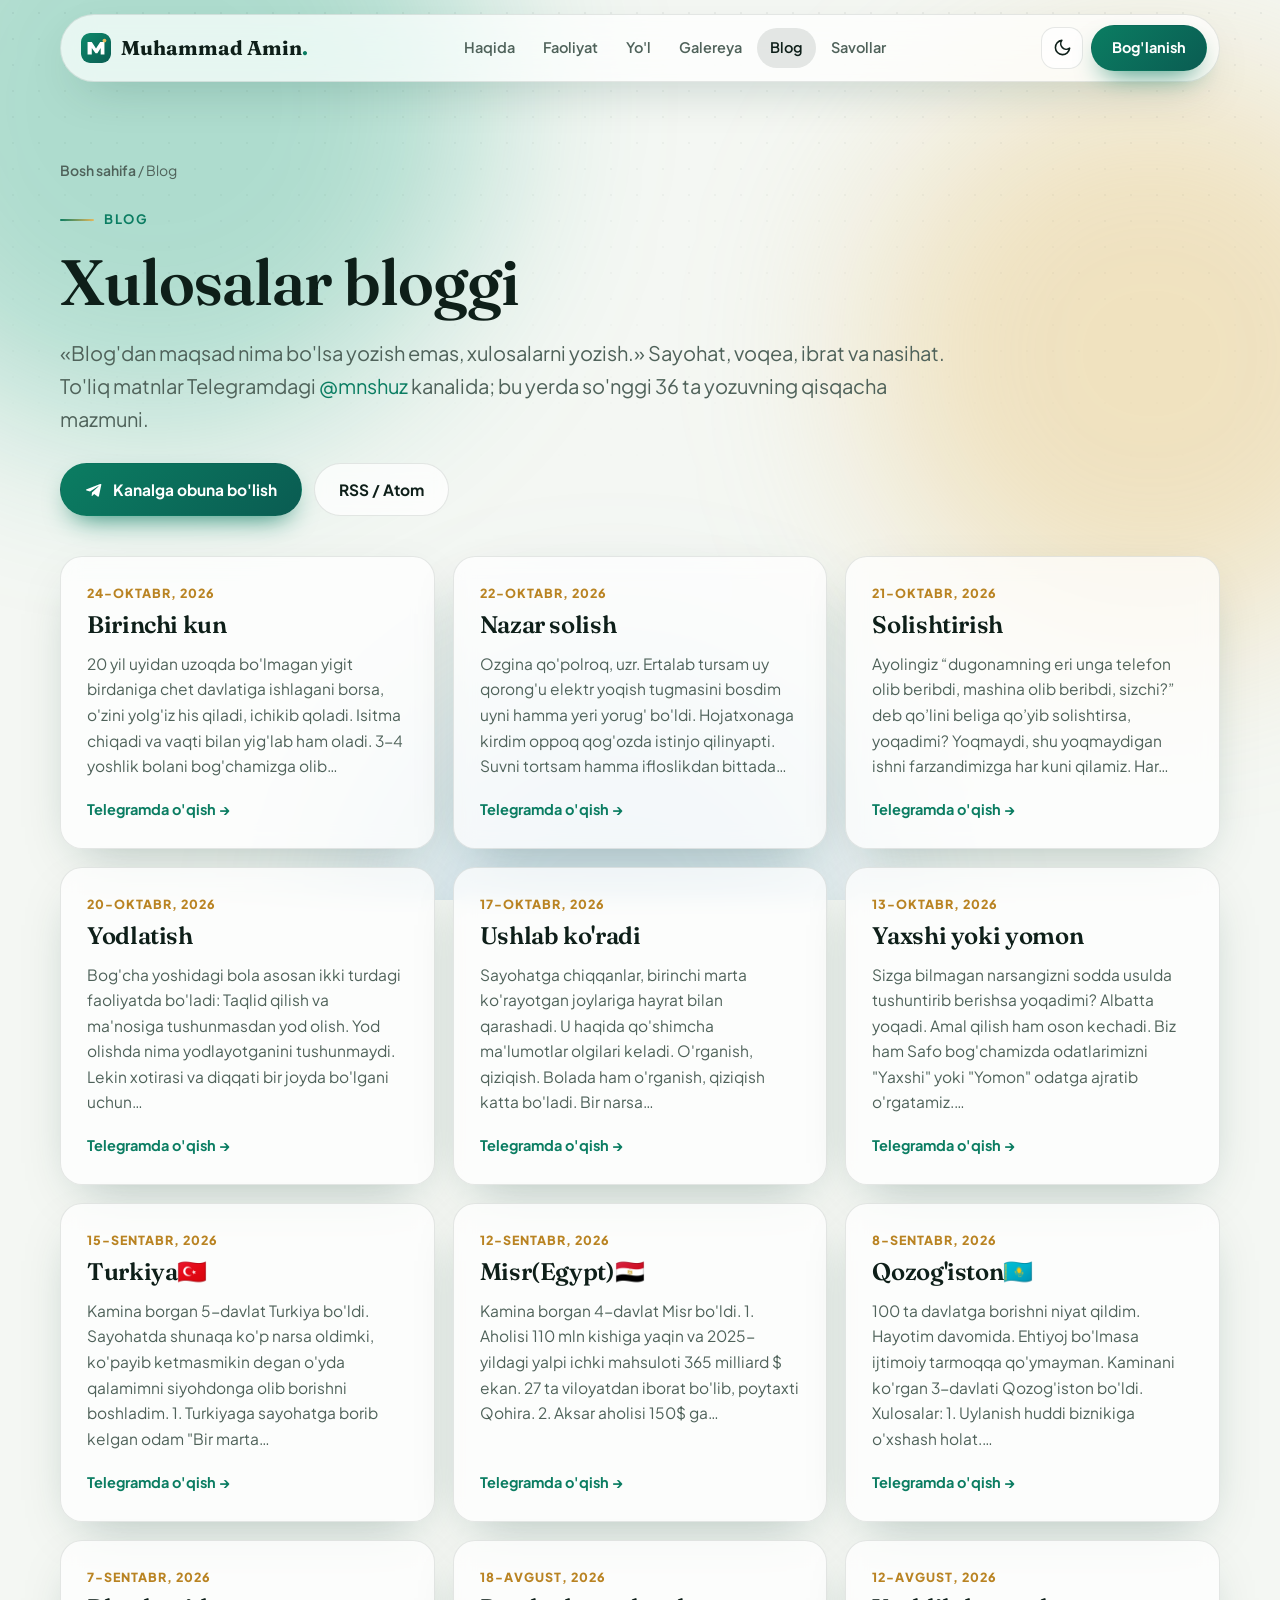
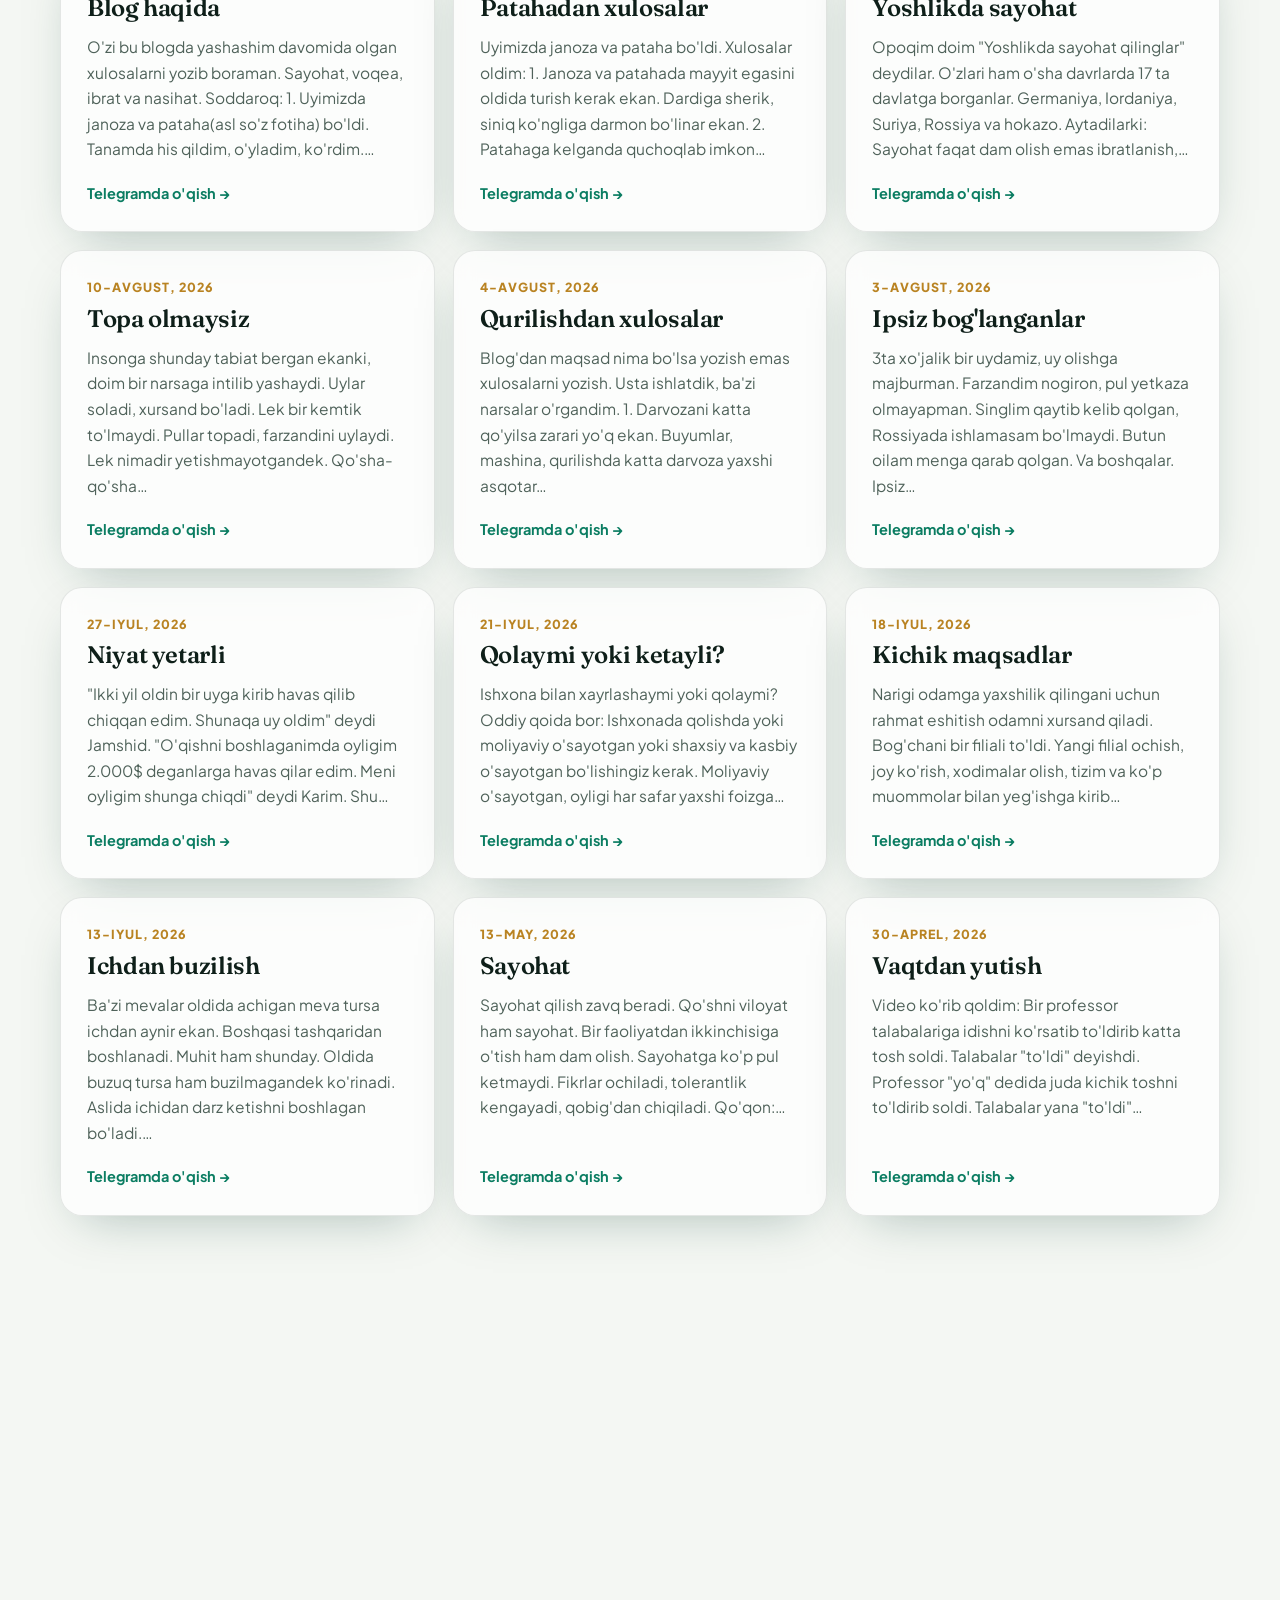
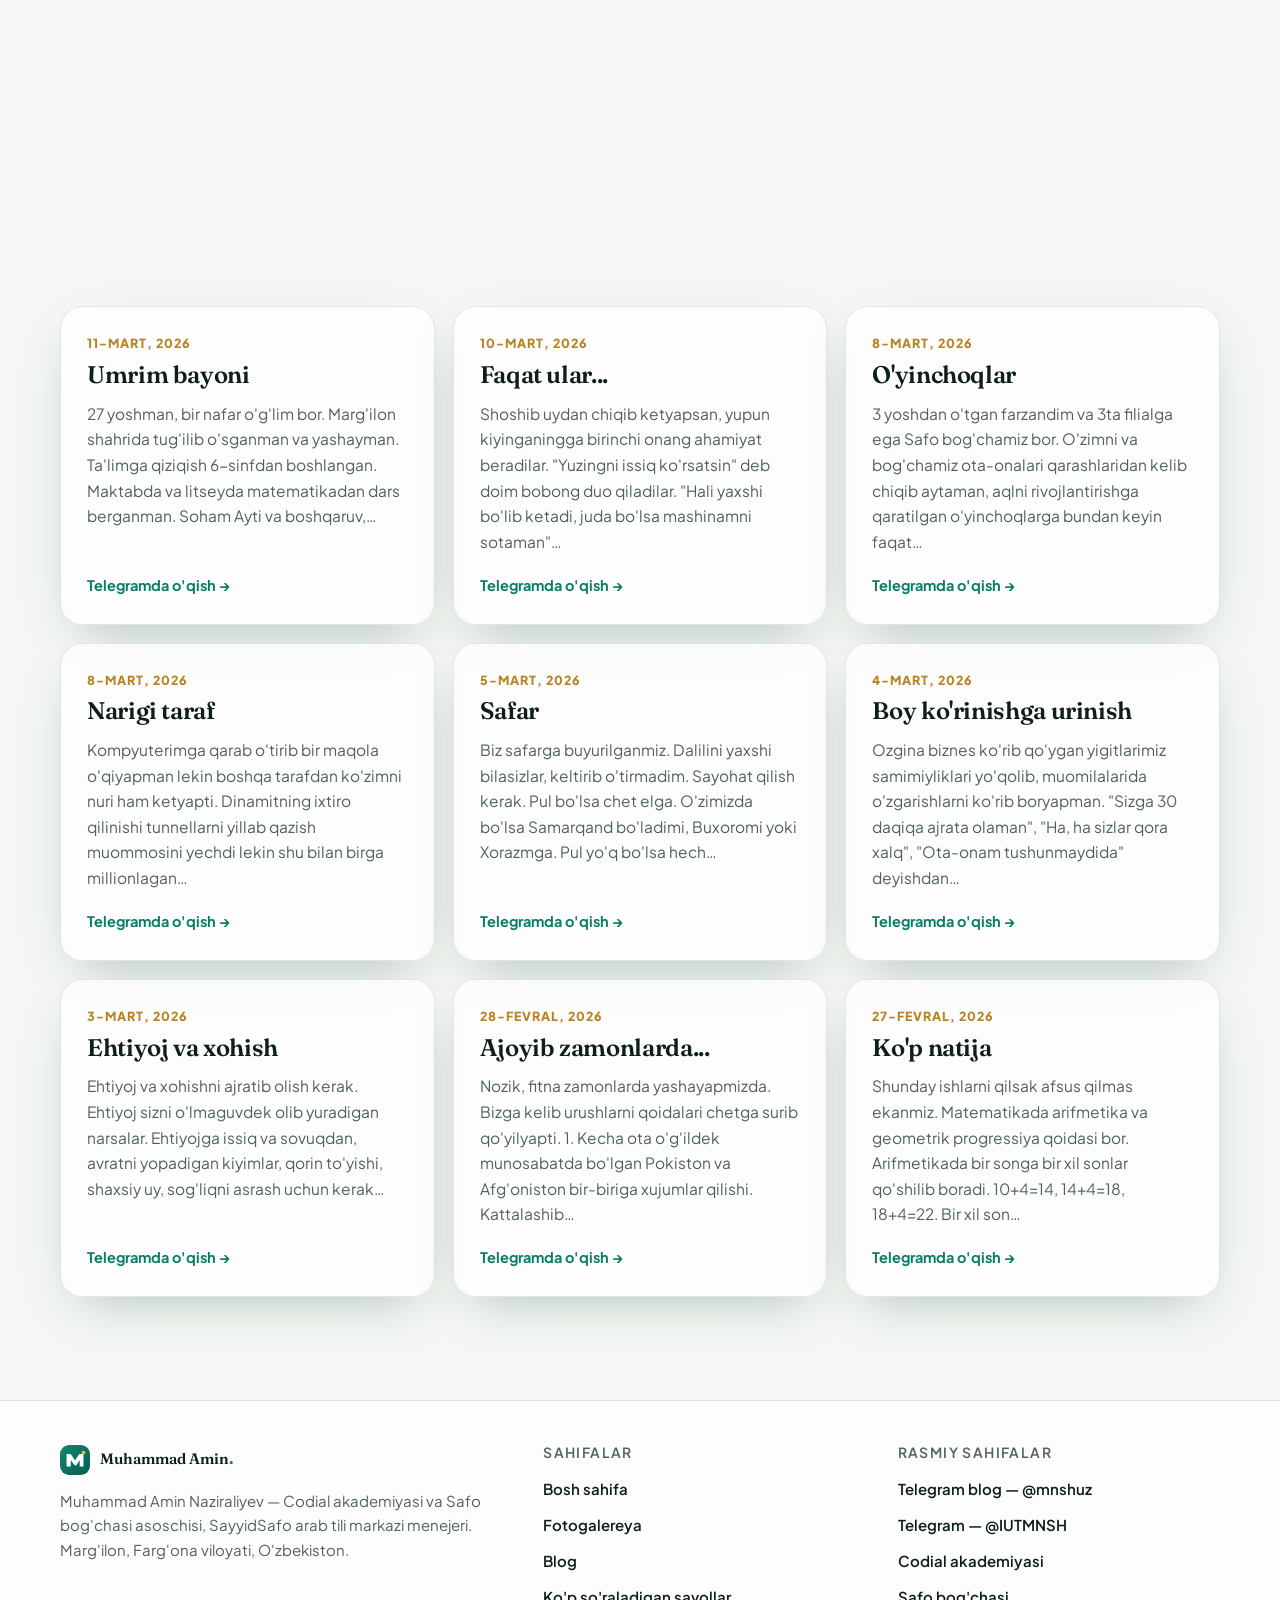
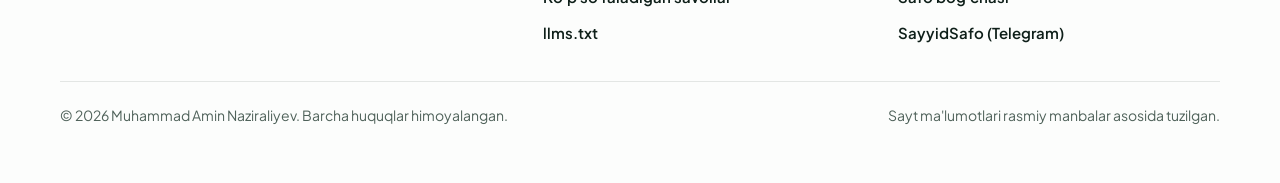
==== blog/index.html @ 94c5a991 "Muhammad Amin Naziraliyev rasmiy sayti Co-Authored-By: Claude Sonnet 5.5 <noreply@anthropic.com>" ====
<!doctype html>
<html lang="uz" data-theme="light">
<head>
<meta charset="utf-8">
<meta name="viewport" content="width=device-width, initial-scale=1">
<title>Blog — Muhammad Amin Naziraliyev</title>
<meta name="description" content="Muhammad Amin Naziraliyev blogi: sayohat, tarbiya, tadbirkorlik va hayotiy xulosalar. So&#x27;nggi yozuvlar sarlavhalari va qisqacha mazmuni, to&#x27;liq matn Telegramda (@mnshuz).">
<meta name="author" content="Muhammad Amin Naziraliyev">
<meta name="robots" content="index, follow, max-image-preview:large, max-snippet:-1, max-video-preview:-1">
<meta name="theme-color" content="#f4f7f3">
<link rel="canonical" href="https://SITE_DOMAIN/blog/">
<link rel="alternate" hreflang="uz" href="https://SITE_DOMAIN/blog/">
<link rel="alternate" hreflang="x-default" href="https://SITE_DOMAIN/blog/">
<link rel="alternate" type="application/atom+xml" title="Muhammad Amin Naziraliyev — blog" href="https://SITE_DOMAIN/feed.xml">
<link rel="alternate" type="text/markdown" title="llms.txt" href="https://SITE_DOMAIN/llms.txt">
<link rel="icon" href="/favicon.svg" type="image/svg+xml">
<link rel="icon" href="/favicon.ico" sizes="48x48">
<link rel="apple-touch-icon" href="/assets/img/apple-touch-icon.png">
<link rel="manifest" href="/site.webmanifest">
<meta property="og:type" content="website">
<meta property="og:site_name" content="Muhammad Amin Naziraliyev">
<meta property="og:locale" content="uz_UZ">
<meta property="og:title" content="Blog — Muhammad Amin Naziraliyev">
<meta property="og:description" content="Muhammad Amin Naziraliyev blogi: sayohat, tarbiya, tadbirkorlik va hayotiy xulosalar. So&#x27;nggi yozuvlar sarlavhalari va qisqacha mazmuni, to&#x27;liq matn Telegramda (@mnshuz).">
<meta property="og:url" content="https://SITE_DOMAIN/blog/">
<meta property="og:image" content="https://SITE_DOMAIN/assets/img/og-cover.jpg">
<meta property="og:image:width" content="1200">
<meta property="og:image:height" content="630">
<meta property="og:image:alt" content="Muhammad Amin Naziraliyev — Codial akademiyasi va Safo bog&#x27;chasi asoschisi, SayyidSafo arab tili markazi menejeri">
<meta name="twitter:card" content="summary_large_image">
<meta name="twitter:title" content="Blog — Muhammad Amin Naziraliyev">
<meta name="twitter:description" content="Muhammad Amin Naziraliyev blogi: sayohat, tarbiya, tadbirkorlik va hayotiy xulosalar. So&#x27;nggi yozuvlar sarlavhalari va qisqacha mazmuni, to&#x27;liq matn Telegramda (@mnshuz).">
<meta name="twitter:image" content="https://SITE_DOMAIN/assets/img/og-cover.jpg">
<link rel="preconnect" href="https://fonts.googleapis.com">
<link rel="preconnect" href="https://fonts.gstatic.com" crossorigin>
<link rel="stylesheet" href="https://fonts.googleapis.com/css2?family=Fraunces:opsz,wght@9..144,500;9..144,600;9..144,700&family=Plus+Jakarta+Sans:wght@400;500;600;700;800&display=swap">
<link rel="stylesheet" href="/assets/css/style.css">
<script>(function(){var d=document.documentElement,t;d.classList.add('js');try{t=localStorage.getItem('theme')}catch(e){}if(!t){t=matchMedia('(prefers-color-scheme: dark)').matches?'dark':'light'}d.setAttribute('data-theme',t);setTimeout(function(){if(!window.__ok)d.classList.remove('js')},4000)})()</script>
<script type="application/ld+json">{"@context":"https://schema.org","@graph":[{"@type":"Person","@id":"https://SITE_DOMAIN/#person","name":"Muhammad Amin Naziraliyev","givenName":"Muhammad Amin","familyName":"Naziraliyev","additionalName":"Shukurulloh o'g'li","alternateName":["Muhammadamin Naziraliyev","Muhammad Amin","MNSH","Muhammad Amin Naziraliyev Shukurulloh o'g'li","Мухаммад Амин Назиралиев","Muhammad Amin ustoz"],"url":"https://SITE_DOMAIN/","image":{"@type":"ImageObject","url":"https://SITE_DOMAIN/assets/img/owner/hero.webp","width":640,"height":640,"caption":"Muhammad Amin Naziraliyev kostyumda, Codial akademiyasi o'quv xonasida"},"description":"Marg'ilonlik ta'lim tadbirkori va ustoz. Codial akademiyasi va Safo bog'chasi asoschisi, SayyidSafo arab tili markazi menejeri, Inha universiteti bitiruvchisi.","jobTitle":["Codial akademiyasi asoschisi","Safo bog'chasi asoschisi","SayyidSafo arab tili markazi menejeri"],"gender":"Male","nationality":{"@type":"Country","name":"O'zbekiston"},"birthPlace":{"@type":"Place","name":"Marg'ilon, Farg'ona viloyati, O'zbekiston"},"homeLocation":{"@type":"Place","name":"Marg'ilon, Farg'ona viloyati, O'zbekiston"},"alumniOf":{"@type":"CollegeOrUniversity","name":"Inha universiteti Toshkentda (Inha University in Tashkent)","sameAs":"https://inha.uz"},"knowsLanguage":["uz","en"],"knowsAbout":["Ta'lim","Ta'lim tadbirkorligi","IT ta'limi","Maktabgacha ta'lim","Dasturlash","Boshqaruv","Arab tili ta'limi"],"worksFor":[{"@id":"https://SITE_DOMAIN/#codial"},{"@id":"https://SITE_DOMAIN/#safo"},{"@id":"https://SITE_DOMAIN/#sayyidsafo"}],"sameAs":["https://t.me/mnshuz","https://t.me/IUTMNSH","https://www.codialinfo.uz","https://safouyi.uz","https://t.me/SayyidSafo"],"mainEntityOfPage":"https://SITE_DOMAIN/"},{"@type":"WebSite","@id":"https://SITE_DOMAIN/#website","url":"https://SITE_DOMAIN/","name":"Muhammad Amin Naziraliyev — rasmiy sayt","inLanguage":"uz","publisher":{"@id":"https://SITE_DOMAIN/#person"},"about":{"@id":"https://SITE_DOMAIN/#person"}},{"@type":"BreadcrumbList","itemListElement":[{"@type":"ListItem","position":1,"name":"Bosh sahifa","item":"https://SITE_DOMAIN/"},{"@type":"ListItem","position":2,"name":"Blog","item":"https://SITE_DOMAIN/blog/"}]},{"@type":"Blog","@id":"https://SITE_DOMAIN/blog/#blog","url":"https://SITE_DOMAIN/blog/","name":"Muhammad Amin Naziraliyev blogi","inLanguage":"uz","author":{"@id":"https://SITE_DOMAIN/#person"},"isPartOf":{"@id":"https://SITE_DOMAIN/#website"},"sameAs":"https://t.me/mnshuz","blogPost":[{"@type":"BlogPosting","headline":"Birinchi kun","description":"20 yil uyidan uzoqda bo'lmagan yigit birdaniga chet davlatiga ishlagani borsa, o'zini yolg'iz his qiladi, ichikib qoladi. Isitma chiqadi va vaqti bilan yig'lab ham oladi. 3-4 yoshlik bolani bog'chamizga olib…","url":"https://t.me/mnshuz/2929","datePublished":"2026-10-24","inLanguage":"uz","author":{"@id":"https://SITE_DOMAIN/#person"},"mainEntityOfPage":"https://t.me/mnshuz/2929"},{"@type":"BlogPosting","headline":"Nazar solish","description":"Ozgina qo'polroq, uzr. Ertalab tursam uy qorong'u elektr yoqish tugmasini bosdim uyni hamma yeri yorug' bo'ldi. Hojatxonaga kirdim oppoq qog'ozda istinjo qilinyapti. Suvni tortsam hamma ifloslikdan bittada…","url":"https://t.me/mnshuz/2928","datePublished":"2026-10-22","inLanguage":"uz","author":{"@id":"https://SITE_DOMAIN/#person"},"mainEntityOfPage":"https://t.me/mnshuz/2928"},{"@type":"BlogPosting","headline":"Solishtirish","description":"Ayolingiz “dugonamning eri unga telefon olib beribdi, mashina olib beribdi, sizchi?” deb qo’lini beliga qo’yib solishtirsa, yoqadimi? Yoqmaydi, shu yoqmaydigan ishni farzandimizga har kuni qilamiz. Har…","url":"https://t.me/mnshuz/2927","datePublished":"2026-10-21","inLanguage":"uz","author":{"@id":"https://SITE_DOMAIN/#person"},"mainEntityOfPage":"https://t.me/mnshuz/2927"},{"@type":"BlogPosting","headline":"Yodlatish","description":"Bog'cha yoshidagi bola asosan ikki turdagi faoliyatda bo'ladi: Taqlid qilish va ma'nosiga tushunmasdan yod olish. Yod olishda nima yodlayotganini tushunmaydi. Lekin xotirasi va diqqati bir joyda bo'lgani uchun…","url":"https://t.me/mnshuz/2926","datePublished":"2026-10-20","inLanguage":"uz","author":{"@id":"https://SITE_DOMAIN/#person"},"mainEntityOfPage":"https://t.me/mnshuz/2926"},{"@type":"BlogPosting","headline":"Ushlab ko'radi","description":"Sayohatga chiqqanlar, birinchi marta ko'rayotgan joylariga hayrat bilan qarashadi. U haqida qo'shimcha ma'lumotlar olgilari keladi. O'rganish, qiziqish. Bolada ham o'rganish, qiziqish katta bo'ladi. Bir narsa…","url":"https://t.me/mnshuz/2925","datePublished":"2026-10-17","inLanguage":"uz","author":{"@id":"https://SITE_DOMAIN/#person"},"mainEntityOfPage":"https://t.me/mnshuz/2925"},{"@type":"BlogPosting","headline":"Yaxshi yoki yomon","description":"Sizga bilmagan narsangizni sodda usulda tushuntirib berishsa yoqadimi? Albatta yoqadi. Amal qilish ham oson kechadi. Biz ham Safo bog'chamizda odatlarimizni \"Yaxshi\" yoki \"Yomon\" odatga ajratib o'rgatamiz.…","url":"https://t.me/mnshuz/2924","datePublished":"2026-10-13","inLanguage":"uz","author":{"@id":"https://SITE_DOMAIN/#person"},"mainEntityOfPage":"https://t.me/mnshuz/2924"},{"@type":"BlogPosting","headline":"Turkiya🇹🇷","description":"Kamina borgan 5-davlat Turkiya bo'ldi. Sayohatda shunaqa ko'p narsa oldimki, ko'payib ketmasmikin degan o'yda qalamimni siyohdonga olib borishni boshladim. 1. Turkiyaga sayohatga borib kelgan odam \"Bir marta…","url":"https://t.me/mnshuz/2922","datePublished":"2026-09-15","inLanguage":"uz","author":{"@id":"https://SITE_DOMAIN/#person"},"mainEntityOfPage":"https://t.me/mnshuz/2922"},{"@type":"BlogPosting","headline":"Misr(Egypt)🇪🇬","description":"Kamina borgan 4-davlat Misr bo'ldi. 1.  Aholisi 110 mln kishiga yaqin va 2025-yildagi yalpi ichki mahsuloti 365 milliard $ ekan.  27 ta viloyatdan iborat bo'lib, poytaxti Qohira. 2. Aksar aholisi 150$ ga…","url":"https://t.me/mnshuz/2921","datePublished":"2026-09-12","inLanguage":"uz","author":{"@id":"https://SITE_DOMAIN/#person"},"mainEntityOfPage":"https://t.me/mnshuz/2921"},{"@type":"BlogPosting","headline":"Qozog'iston🇰🇿","description":"100 ta davlatga borishni niyat qildim. Hayotim davomida. Ehtiyoj bo'lmasa ijtimoiy tarmoqqa qo'ymayman. Kaminani ko'rgan 3-davlati Qozog'iston bo'ldi. Xulosalar: 1. Uylanish huddi biznikiga o'xshash holat.…","url":"https://t.me/mnshuz/2920","datePublished":"2026-09-08","inLanguage":"uz","author":{"@id":"https://SITE_DOMAIN/#person"},"mainEntityOfPage":"https://t.me/mnshuz/2920"},{"@type":"BlogPosting","headline":"Blog haqida","description":"O'zi bu blogda yashashim davomida olgan xulosalarni yozib boraman. Sayohat, voqea, ibrat va nasihat. Soddaroq: 1. Uyimizda janoza va pataha(asl so'z fotiha) bo'ldi. Tanamda his qildim, o'yladim, ko'rdim.…","url":"https://t.me/mnshuz/2919","datePublished":"2026-09-07","inLanguage":"uz","author":{"@id":"https://SITE_DOMAIN/#person"},"mainEntityOfPage":"https://t.me/mnshuz/2919"},{"@type":"BlogPosting","headline":"Patahadan xulosalar","description":"Uyimizda janoza va pataha bo'ldi. Xulosalar oldim: 1. Janoza va patahada mayyit egasini oldida turish kerak ekan. Dardiga sherik, siniq ko'ngliga darmon bo'linar ekan. 2. Patahaga kelganda quchoqlab imkon…","url":"https://t.me/mnshuz/2918","datePublished":"2026-08-18","inLanguage":"uz","author":{"@id":"https://SITE_DOMAIN/#person"},"mainEntityOfPage":"https://t.me/mnshuz/2918"},{"@type":"BlogPosting","headline":"Yoshlikda sayohat","description":"Opoqim doim \"Yoshlikda sayohat qilinglar\" deydilar. O'zlari ham o'sha davrlarda 17 ta davlatga borganlar. Germaniya, Iordaniya, Suriya, Rossiya va hokazo. Aytadilarki: Sayohat faqat dam olish emas ibratlanish,…","url":"https://t.me/mnshuz/2916","datePublished":"2026-08-12","inLanguage":"uz","author":{"@id":"https://SITE_DOMAIN/#person"},"mainEntityOfPage":"https://t.me/mnshuz/2916"},{"@type":"BlogPosting","headline":"Topa olmaysiz","description":"Insonga shunday tabiat bergan ekanki, doim bir narsaga intilib yashaydi. Uylar soladi, xursand bo'ladi. Lek bir kemtik to'lmaydi. Pullar topadi, farzandini uylaydi. Lek nimadir yetishmayotgandek. Qo'sha-qo'sha…","url":"https://t.me/mnshuz/2915","datePublished":"2026-08-10","inLanguage":"uz","author":{"@id":"https://SITE_DOMAIN/#person"},"mainEntityOfPage":"https://t.me/mnshuz/2915"},{"@type":"BlogPosting","headline":"Qurilishdan xulosalar","description":"Blog'dan maqsad nima bo'lsa yozish emas xulosalarni yozish. Usta ishlatdik, ba'zi narsalar o'rgandim. 1. Darvozani katta qo'yilsa zarari yo'q ekan. Buyumlar, mashina, qurilishda katta darvoza yaxshi asqotar…","url":"https://t.me/mnshuz/2914","datePublished":"2026-08-04","inLanguage":"uz","author":{"@id":"https://SITE_DOMAIN/#person"},"mainEntityOfPage":"https://t.me/mnshuz/2914"},{"@type":"BlogPosting","headline":"Ipsiz bog'langanlar","description":"3ta xo'jalik bir uydamiz, uy olishga majburman. Farzandim nogiron, pul yetkaza olmayapman. Singlim qaytib kelib qolgan, Rossiyada ishlamasam bo'lmaydi. Butun oilam menga qarab qolgan. Va boshqalar. Ipsiz…","url":"https://t.me/mnshuz/2913","datePublished":"2026-08-03","inLanguage":"uz","author":{"@id":"https://SITE_DOMAIN/#person"},"mainEntityOfPage":"https://t.me/mnshuz/2913"},{"@type":"BlogPosting","headline":"Niyat yetarli","description":"\"Ikki yil oldin bir uyga kirib havas qilib chiqqan edim. Shunaqa uy oldim\" deydi Jamshid. \"O'qishni boshlaganimda oyligim 2.000$ deganlarga havas qilar edim. Meni oyligim shunga chiqdi\" deydi Karim. Shu…","url":"https://t.me/mnshuz/2912","datePublished":"2026-07-27","inLanguage":"uz","author":{"@id":"https://SITE_DOMAIN/#person"},"mainEntityOfPage":"https://t.me/mnshuz/2912"},{"@type":"BlogPosting","headline":"Qolaymi yoki ketayli?","description":"Ishxona bilan xayrlashaymi yoki qolaymi? Oddiy qoida bor: Ishxonada qolishda yoki moliyaviy o'sayotgan yoki shaxsiy va kasbiy o'sayotgan bo'lishingiz kerak. Moliyaviy o'sayotgan, oyligi har safar yaxshi foizga…","url":"https://t.me/mnshuz/2911","datePublished":"2026-07-21","inLanguage":"uz","author":{"@id":"https://SITE_DOMAIN/#person"},"mainEntityOfPage":"https://t.me/mnshuz/2911"},{"@type":"BlogPosting","headline":"Kichik maqsadlar","description":"Narigi odamga yaxshilik qilingani uchun rahmat eshitish odamni xursand qiladi. Bog'chani bir filiali to'ldi. Yangi filial ochish, joy ko'rish, xodimalar olish, tizim va ko'p muommolar bilan yeg'ishga kirib…","url":"https://t.me/mnshuz/2910","datePublished":"2026-07-18","inLanguage":"uz","author":{"@id":"https://SITE_DOMAIN/#person"},"mainEntityOfPage":"https://t.me/mnshuz/2910"},{"@type":"BlogPosting","headline":"Ichdan buzilish","description":"Ba'zi mevalar oldida achigan meva tursa ichdan aynir ekan. Boshqasi tashqaridan boshlanadi. Muhit ham shunday. Oldida buzuq tursa ham buzilmagandek ko'rinadi. Aslida ichidan darz ketishni boshlagan bo'ladi.…","url":"https://t.me/mnshuz/2909","datePublished":"2026-07-13","inLanguage":"uz","author":{"@id":"https://SITE_DOMAIN/#person"},"mainEntityOfPage":"https://t.me/mnshuz/2909"},{"@type":"BlogPosting","headline":"Sayohat","description":"Sayohat qilish zavq beradi. Qo'shni viloyat ham sayohat. Bir faoliyatdan ikkinchisiga o'tish ham dam olish. Sayohatga ko'p pul ketmaydi. Fikrlar ochiladi, tolerantlik kengayadi, qobig'dan chiqiladi. Qo'qon:…","url":"https://t.me/mnshuz/2905","datePublished":"2026-05-13","inLanguage":"uz","author":{"@id":"https://SITE_DOMAIN/#person"},"mainEntityOfPage":"https://t.me/mnshuz/2905"},{"@type":"BlogPosting","headline":"Vaqtdan yutish","description":"Video ko'rib qoldim: Bir professor talabalariga idishni ko'rsatib to'ldirib katta tosh soldi. Talabalar \"to'ldi\" deyishdi. Professor \"yo'q\" dedida juda kichik toshni to'ldirib soldi. Talabalar yana \"to'ldi\"…","url":"https://t.me/mnshuz/2879","datePublished":"2026-04-30","inLanguage":"uz","author":{"@id":"https://SITE_DOMAIN/#person"},"mainEntityOfPage":"https://t.me/mnshuz/2879"},{"@type":"BlogPosting","headline":"Ta'lim o'sishi","description":"Hozirga kelib 38 mln aholimiz bo'lsa, 14-30 yoshgacha bo'lganlari 9,5 mln ni tashkil qilar ekan. Bu degani deyarli 25%. Undan tashqari har yili 250 ming oila qurilmoqda. Oilalarga nisbatan olsak bundan keyin…","url":"https://t.me/mnshuz/2878","datePublished":"2026-04-29","inLanguage":"uz","author":{"@id":"https://SITE_DOMAIN/#person"},"mainEntityOfPage":"https://t.me/mnshuz/2878"},{"@type":"BlogPosting","headline":"Imkoniyat berish","description":"Yoshligimizda blur degan o'yin bo'lar edi. Yo'lga qarab mashina tashlanar, yo'lni hisobga olmasdan hammasiga bir xil mashina tanlansa yutkazishingiz foizi oshib ketar edi. Demak iqtidorga qarab kasb, yo'nalish…","url":"https://t.me/mnshuz/2877","datePublished":"2026-04-28","inLanguage":"uz","author":{"@id":"https://SITE_DOMAIN/#person"},"mainEntityOfPage":"https://t.me/mnshuz/2877"},{"@type":"BlogPosting","headline":"O'tib ketish","description":"Misol: Ertalab 09:00 da majlisingiz bor. Uyg'otgichni 08:00 ga qo'ydingiz. Ertalab vahima bilan uyg'onsangiz 07:30 bo'lgan bo'ladi. Xotirjam tortasiz. Ko'zingiz sal ilinadi, keyin yana vahima bilan uyg'onasiz…","url":"https://t.me/mnshuz/2876","datePublished":"2026-04-27","inLanguage":"uz","author":{"@id":"https://SITE_DOMAIN/#person"},"mainEntityOfPage":"https://t.me/mnshuz/2876"},{"@type":"BlogPosting","headline":"Nonushta","description":"Marg'ilonda nahorgi oshni nonushta deyiladi. Ba'zi odatlar shunchalik singib ketganki o'zimiz uchun bilinmaydi lekin tashqaridan ajoyib ko'rinadi. 1. To'yxonaga kirishda bitta odam \"Qo'llarni yuvib olamiz\" deb…","url":"https://t.me/mnshuz/2875","datePublished":"2026-04-26","inLanguage":"uz","author":{"@id":"https://SITE_DOMAIN/#person"},"mainEntityOfPage":"https://t.me/mnshuz/2875"},{"@type":"BlogPosting","headline":"Bir fursat","description":"Mashinasi borlar biladi, bir payt keladi boshimiz mashinani ustaga ko'rsatishdan chiqmaydi. Ko'p yeridan muommo chiqaveradi. Tuzataverasiz, tuzataverasiz. Ijodkor, ilm odamida ham shunday. Ilm olish keyin…","url":"https://t.me/mnshuz/2874","datePublished":"2026-04-23","inLanguage":"uz","author":{"@id":"https://SITE_DOMAIN/#person"},"mainEntityOfPage":"https://t.me/mnshuz/2874"},{"@type":"BlogPosting","headline":"Blog da nimalar yozaman","description":"1. Suv gap emas hayotimizda foydalanishimiz kerak bo'lgan ishlarni yozaman. 2. Ba'zida amaliyotdan yoki fikrdan emas qalbdan keladigan gaplar yozib turaman. Ular vaqti yoki tartibi bo'lmaydi. 3. Aksar…","url":"https://t.me/mnshuz/2864","datePublished":"2026-03-12","inLanguage":"uz","author":{"@id":"https://SITE_DOMAIN/#person"},"mainEntityOfPage":"https://t.me/mnshuz/2864"},{"@type":"BlogPosting","headline":"Umrim bayoni","description":"27 yoshman, bir nafar o'g'lim bor. Marg'ilon shahrida tug'ilib o'sganman va yashayman. Ta'limga qiziqish 6-sinfdan boshlangan. Maktabda va litseyda matematikadan dars berganman. Soham Ayti va boshqaruv,…","url":"https://t.me/mnshuz/2863","datePublished":"2026-03-11","inLanguage":"uz","author":{"@id":"https://SITE_DOMAIN/#person"},"mainEntityOfPage":"https://t.me/mnshuz/2863"},{"@type":"BlogPosting","headline":"Faqat ular...","description":"Shoshib uydan chiqib ketyapsan, yupun kiyinganingga birinchi onang ahamiyat beradilar. \"Yuzingni issiq ko'rsatsin\" deb doim bobong duo qiladilar. \"Hali yaxshi bo'lib ketadi, juda bo'lsa mashinamni sotaman\"…","url":"https://t.me/mnshuz/2862","datePublished":"2026-03-10","inLanguage":"uz","author":{"@id":"https://SITE_DOMAIN/#person"},"mainEntityOfPage":"https://t.me/mnshuz/2862"},{"@type":"BlogPosting","headline":"O'yinchoqlar","description":"3 yoshdan o'tgan farzandim va 3ta filialga ega Safo bog'chamiz bor. O'zimni va bog'chamiz ota-onalari qarashlaridan kelib chiqib aytaman, aqlni rivojlantirishga qaratilgan o'yinchoqlarga bundan keyin faqat…","url":"https://t.me/mnshuz/2860","datePublished":"2026-03-08","inLanguage":"uz","author":{"@id":"https://SITE_DOMAIN/#person"},"mainEntityOfPage":"https://t.me/mnshuz/2860"},{"@type":"BlogPosting","headline":"Narigi taraf","description":"Kompyuterimga qarab o'tirib bir maqola o'qiyapman lekin boshqa tarafdan ko'zimni nuri ham ketyapti. Dinamitning ixtiro qilinishi tunnellarni yillab qazish muommosini yechdi lekin shu bilan birga millionlagan…","url":"https://t.me/mnshuz/2861","datePublished":"2026-03-08","inLanguage":"uz","author":{"@id":"https://SITE_DOMAIN/#person"},"mainEntityOfPage":"https://t.me/mnshuz/2861"},{"@type":"BlogPosting","headline":"Safar","description":"Biz safarga buyurilganmiz. Dalilini yaxshi bilasizlar, keltirib o'tirmadim. Sayohat qilish kerak. Pul bo'lsa chet elga. O'zimizda bo'lsa Samarqand bo'ladimi, Buxoromi yoki Xorazmga. Pul yo'q bo'lsa hech…","url":"https://t.me/mnshuz/2859","datePublished":"2026-03-05","inLanguage":"uz","author":{"@id":"https://SITE_DOMAIN/#person"},"mainEntityOfPage":"https://t.me/mnshuz/2859"},{"@type":"BlogPosting","headline":"Boy ko'rinishga urinish","description":"Ozgina biznes ko'rib qo'ygan yigitlarimiz samimiyliklari yo'qolib, muomilalarida o'zgarishlarni ko'rib boryapman. \"Sizga 30 daqiqa ajrata olaman\", \"Ha, ha sizlar qora xalq\", \"Ota-onam tushunmaydida\" deyishdan…","url":"https://t.me/mnshuz/2858","datePublished":"2026-03-04","inLanguage":"uz","author":{"@id":"https://SITE_DOMAIN/#person"},"mainEntityOfPage":"https://t.me/mnshuz/2858"},{"@type":"BlogPosting","headline":"Ehtiyoj va xohish","description":"Ehtiyoj va xohishni ajratib olish kerak. Ehtiyoj sizni o'lmaguvdek olib yuradigan narsalar. Ehtiyojga issiq va sovuqdan, avratni yopadigan kiyimlar, qorin to'yishi, shaxsiy uy, sog'liqni asrash uchun kerak…","url":"https://t.me/mnshuz/2857","datePublished":"2026-03-03","inLanguage":"uz","author":{"@id":"https://SITE_DOMAIN/#person"},"mainEntityOfPage":"https://t.me/mnshuz/2857"},{"@type":"BlogPosting","headline":"Ajoyib zamonlarda...","description":"Nozik, fitna zamonlarda yashayapmizda. Bizga kelib urushlarni qoidalari chetga surib qo'yilyapti. 1. Kecha ota o'g'ildek munosabatda bo'lgan Pokiston va Afg'oniston bir-biriga xujumlar qilishi. Kattalashib…","url":"https://t.me/mnshuz/2856","datePublished":"2026-02-28","inLanguage":"uz","author":{"@id":"https://SITE_DOMAIN/#person"},"mainEntityOfPage":"https://t.me/mnshuz/2856"},{"@type":"BlogPosting","headline":"Ko'p natija","description":"Shunday ishlarni qilsak afsus qilmas ekanmiz. Matematikada arifmetika va geometrik progressiya qoidasi bor. Arifmetikada bir songa bir xil sonlar qo'shilib boradi. 10+4=14, 14+4=18, 18+4=22. Bir xil son…","url":"https://t.me/mnshuz/2855","datePublished":"2026-02-27","inLanguage":"uz","author":{"@id":"https://SITE_DOMAIN/#person"},"mainEntityOfPage":"https://t.me/mnshuz/2855"}]}]}</script>
</head>
<body>
<a class="skip" href="#main">Asosiy kontentga o'tish</a>
<div class="aurora" aria-hidden="true"><i></i><i></i><i></i></div>
<div class="progress" aria-hidden="true"></div>
<header class="nav" role="banner">
  <a class="brand" href="/" aria-label="Muhammad Amin Naziraliyev — bosh sahifa"><img class="brand-mark" src="/assets/img/favicon.svg" alt="" width="30" height="30"><span>Muhammad Amin<b>.</b></span></a>
  <nav class="nav-links" aria-label="Asosiy menyu"><a href="/#haqida">Haqida</a><a href="/#faoliyat">Faoliyat</a><a href="/#yol">Yo'l</a><a href="/galereya/">Galereya</a><a href="/blog/" aria-current="page">Blog</a><a href="/#savollar">Savollar</a></nav>
  <div class="nav-tools">
    <button class="icon-btn" type="button" data-theme-toggle aria-label="Mavzuni almashtirish (kunduzgi / tungi)"><svg class="theme-moon" viewBox="0 0 24 24" fill="none" stroke="currentColor" stroke-width="2" stroke-linecap="round" stroke-linejoin="round" aria-hidden="true"><path d="M21 12.8A9 9 0 1 1 11.2 3a7 7 0 0 0 9.8 9.8z"/></svg><svg class="theme-sun" viewBox="0 0 24 24" fill="none" stroke="currentColor" stroke-width="2" stroke-linecap="round" aria-hidden="true"><circle cx="12" cy="12" r="4"/><path d="M12 2v2M12 20v2M4.9 4.9l1.4 1.4M17.7 17.7l1.4 1.4M2 12h2M20 12h2M4.9 19.1l1.4-1.4M17.7 6.3l1.4-1.4"/></svg></button>
    <a class="btn btn-primary cta-nav" href="https://t.me/IUTMNSH" rel="noopener me">Bog'lanish</a>
    <button class="icon-btn menu-btn" type="button" data-menu-toggle aria-label="Menyuni ochish" aria-expanded="false"><svg viewBox="0 0 24 24" fill="none" stroke="currentColor" stroke-width="2.2" stroke-linecap="round" aria-hidden="true"><path d="M4 7h16M4 12h16M4 17h16"/></svg></button>
  </div>
</header>
<main id="main">
<div class="page-head"><div class="wrap">
  <p class="crumbs"><a href="/">Bosh sahifa</a> / Blog</p>
  <p class="eyebrow">Blog</p>
  <h1 class="split">Xulosalar bloggi</h1>
  <p class="lead">«Blog'dan maqsad nima bo'lsa yozish emas, xulosalarni yozish.» Sayohat, voqea, ibrat va nasihat. To'liq matnlar Telegramdagi <a href="https://t.me/mnshuz" rel="me noopener">@mnshuz</a> kanalida; bu yerda so'nggi 36 ta yozuvning qisqacha mazmuni.</p>
  <p class="hero-cta" style="margin-bottom:0"><a class="btn btn-primary" href="https://t.me/mnshuz" rel="me noopener"><svg viewBox="0 0 24 24" fill="currentColor" aria-hidden="true"><path d="M21.9 4.3 18.6 20c-.2 1-.9 1.3-1.7.8l-4.7-3.5-2.3 2.2c-.3.3-.5.5-1 .5l.4-4.8 8.7-7.9c.4-.3-.1-.5-.6-.2L6.7 13.9 2.1 12.5c-1-.3-1-1 .2-1.5L20.2 4c.9-.3 1.6.2 1.7.3z"/></svg> Kanalga obuna bo'lish</a><a class="btn btn-ghost" href="/feed.xml">RSS / Atom</a></p>
</div></div>
<section style="padding-top:40px"><div class="wrap"><div class="posts"><article class="card post spot" data-reveal style="--d:0"><time datetime="2026-10-24">24-oktabr, 2026</time><h3>Birinchi kun</h3><p>20 yil uyidan uzoqda bo&#x27;lmagan yigit birdaniga chet davlatiga ishlagani borsa, o&#x27;zini yolg&#x27;iz his qiladi, ichikib qoladi. Isitma chiqadi va vaqti bilan yig&#x27;lab ham oladi. 3-4 yoshlik bolani bog&#x27;chamizga olib…</p><a class="read" href="https://t.me/mnshuz/2929" rel="noopener" aria-label="Birinchi kun — Telegramda o'qish">Telegramda o'qish</a></article><article class="card post spot" data-reveal style="--d:1"><time datetime="2026-10-22">22-oktabr, 2026</time><h3>Nazar solish</h3><p>Ozgina qo&#x27;polroq, uzr. Ertalab tursam uy qorong&#x27;u elektr yoqish tugmasini bosdim uyni hamma yeri yorug&#x27; bo&#x27;ldi. Hojatxonaga kirdim oppoq qog&#x27;ozda istinjo qilinyapti. Suvni tortsam hamma ifloslikdan bittada…</p><a class="read" href="https://t.me/mnshuz/2928" rel="noopener" aria-label="Nazar solish — Telegramda o'qish">Telegramda o'qish</a></article><article class="card post spot" data-reveal style="--d:2"><time datetime="2026-10-21">21-oktabr, 2026</time><h3>Solishtirish</h3><p>Ayolingiz “dugonamning eri unga telefon olib beribdi, mashina olib beribdi, sizchi?” deb qo’lini beliga qo’yib solishtirsa, yoqadimi? Yoqmaydi, shu yoqmaydigan ishni farzandimizga har kuni qilamiz. Har…</p><a class="read" href="https://t.me/mnshuz/2927" rel="noopener" aria-label="Solishtirish — Telegramda o'qish">Telegramda o'qish</a></article><article class="card post spot" data-reveal style="--d:0"><time datetime="2026-10-20">20-oktabr, 2026</time><h3>Yodlatish</h3><p>Bog&#x27;cha yoshidagi bola asosan ikki turdagi faoliyatda bo&#x27;ladi: Taqlid qilish va ma&#x27;nosiga tushunmasdan yod olish. Yod olishda nima yodlayotganini tushunmaydi. Lekin xotirasi va diqqati bir joyda bo&#x27;lgani uchun…</p><a class="read" href="https://t.me/mnshuz/2926" rel="noopener" aria-label="Yodlatish — Telegramda o'qish">Telegramda o'qish</a></article><article class="card post spot" data-reveal style="--d:1"><time datetime="2026-10-17">17-oktabr, 2026</time><h3>Ushlab ko&#x27;radi</h3><p>Sayohatga chiqqanlar, birinchi marta ko&#x27;rayotgan joylariga hayrat bilan qarashadi. U haqida qo&#x27;shimcha ma&#x27;lumotlar olgilari keladi. O&#x27;rganish, qiziqish. Bolada ham o&#x27;rganish, qiziqish katta bo&#x27;ladi. Bir narsa…</p><a class="read" href="https://t.me/mnshuz/2925" rel="noopener" aria-label="Ushlab ko&#x27;radi — Telegramda o'qish">Telegramda o'qish</a></article><article class="card post spot" data-reveal style="--d:2"><time datetime="2026-10-13">13-oktabr, 2026</time><h3>Yaxshi yoki yomon</h3><p>Sizga bilmagan narsangizni sodda usulda tushuntirib berishsa yoqadimi? Albatta yoqadi. Amal qilish ham oson kechadi. Biz ham Safo bog&#x27;chamizda odatlarimizni &quot;Yaxshi&quot; yoki &quot;Yomon&quot; odatga ajratib o&#x27;rgatamiz.…</p><a class="read" href="https://t.me/mnshuz/2924" rel="noopener" aria-label="Yaxshi yoki yomon — Telegramda o'qish">Telegramda o'qish</a></article><article class="card post spot" data-reveal style="--d:0"><time datetime="2026-09-15">15-sentabr, 2026</time><h3>Turkiya🇹🇷</h3><p>Kamina borgan 5-davlat Turkiya bo&#x27;ldi. Sayohatda shunaqa ko&#x27;p narsa oldimki, ko&#x27;payib ketmasmikin degan o&#x27;yda qalamimni siyohdonga olib borishni boshladim. 1. Turkiyaga sayohatga borib kelgan odam &quot;Bir marta…</p><a class="read" href="https://t.me/mnshuz/2922" rel="noopener" aria-label="Turkiya🇹🇷 — Telegramda o'qish">Telegramda o'qish</a></article><article class="card post spot" data-reveal style="--d:1"><time datetime="2026-09-12">12-sentabr, 2026</time><h3>Misr(Egypt)🇪🇬</h3><p>Kamina borgan 4-davlat Misr bo&#x27;ldi. 1.  Aholisi 110 mln kishiga yaqin va 2025-yildagi yalpi ichki mahsuloti 365 milliard $ ekan.  27 ta viloyatdan iborat bo&#x27;lib, poytaxti Qohira. 2. Aksar aholisi 150$ ga…</p><a class="read" href="https://t.me/mnshuz/2921" rel="noopener" aria-label="Misr(Egypt)🇪🇬 — Telegramda o'qish">Telegramda o'qish</a></article><article class="card post spot" data-reveal style="--d:2"><time datetime="2026-09-08">8-sentabr, 2026</time><h3>Qozog&#x27;iston🇰🇿</h3><p>100 ta davlatga borishni niyat qildim. Hayotim davomida. Ehtiyoj bo&#x27;lmasa ijtimoiy tarmoqqa qo&#x27;ymayman. Kaminani ko&#x27;rgan 3-davlati Qozog&#x27;iston bo&#x27;ldi. Xulosalar: 1. Uylanish huddi biznikiga o&#x27;xshash holat.…</p><a class="read" href="https://t.me/mnshuz/2920" rel="noopener" aria-label="Qozog&#x27;iston🇰🇿 — Telegramda o'qish">Telegramda o'qish</a></article><article class="card post spot" data-reveal style="--d:0"><time datetime="2026-09-07">7-sentabr, 2026</time><h3>Blog haqida</h3><p>O&#x27;zi bu blogda yashashim davomida olgan xulosalarni yozib boraman. Sayohat, voqea, ibrat va nasihat. Soddaroq: 1. Uyimizda janoza va pataha(asl so&#x27;z fotiha) bo&#x27;ldi. Tanamda his qildim, o&#x27;yladim, ko&#x27;rdim.…</p><a class="read" href="https://t.me/mnshuz/2919" rel="noopener" aria-label="Blog haqida — Telegramda o'qish">Telegramda o'qish</a></article><article class="card post spot" data-reveal style="--d:1"><time datetime="2026-08-18">18-avgust, 2026</time><h3>Patahadan xulosalar</h3><p>Uyimizda janoza va pataha bo&#x27;ldi. Xulosalar oldim: 1. Janoza va patahada mayyit egasini oldida turish kerak ekan. Dardiga sherik, siniq ko&#x27;ngliga darmon bo&#x27;linar ekan. 2. Patahaga kelganda quchoqlab imkon…</p><a class="read" href="https://t.me/mnshuz/2918" rel="noopener" aria-label="Patahadan xulosalar — Telegramda o'qish">Telegramda o'qish</a></article><article class="card post spot" data-reveal style="--d:2"><time datetime="2026-08-12">12-avgust, 2026</time><h3>Yoshlikda sayohat</h3><p>Opoqim doim &quot;Yoshlikda sayohat qilinglar&quot; deydilar. O&#x27;zlari ham o&#x27;sha davrlarda 17 ta davlatga borganlar. Germaniya, Iordaniya, Suriya, Rossiya va hokazo. Aytadilarki: Sayohat faqat dam olish emas ibratlanish,…</p><a class="read" href="https://t.me/mnshuz/2916" rel="noopener" aria-label="Yoshlikda sayohat — Telegramda o'qish">Telegramda o'qish</a></article><article class="card post spot" data-reveal style="--d:0"><time datetime="2026-08-10">10-avgust, 2026</time><h3>Topa olmaysiz</h3><p>Insonga shunday tabiat bergan ekanki, doim bir narsaga intilib yashaydi. Uylar soladi, xursand bo&#x27;ladi. Lek bir kemtik to&#x27;lmaydi. Pullar topadi, farzandini uylaydi. Lek nimadir yetishmayotgandek. Qo&#x27;sha-qo&#x27;sha…</p><a class="read" href="https://t.me/mnshuz/2915" rel="noopener" aria-label="Topa olmaysiz — Telegramda o'qish">Telegramda o'qish</a></article><article class="card post spot" data-reveal style="--d:1"><time datetime="2026-08-04">4-avgust, 2026</time><h3>Qurilishdan xulosalar</h3><p>Blog&#x27;dan maqsad nima bo&#x27;lsa yozish emas xulosalarni yozish. Usta ishlatdik, ba&#x27;zi narsalar o&#x27;rgandim. 1. Darvozani katta qo&#x27;yilsa zarari yo&#x27;q ekan. Buyumlar, mashina, qurilishda katta darvoza yaxshi asqotar…</p><a class="read" href="https://t.me/mnshuz/2914" rel="noopener" aria-label="Qurilishdan xulosalar — Telegramda o'qish">Telegramda o'qish</a></article><article class="card post spot" data-reveal style="--d:2"><time datetime="2026-08-03">3-avgust, 2026</time><h3>Ipsiz bog&#x27;langanlar</h3><p>3ta xo&#x27;jalik bir uydamiz, uy olishga majburman. Farzandim nogiron, pul yetkaza olmayapman. Singlim qaytib kelib qolgan, Rossiyada ishlamasam bo&#x27;lmaydi. Butun oilam menga qarab qolgan. Va boshqalar. Ipsiz…</p><a class="read" href="https://t.me/mnshuz/2913" rel="noopener" aria-label="Ipsiz bog&#x27;langanlar — Telegramda o'qish">Telegramda o'qish</a></article><article class="card post spot" data-reveal style="--d:0"><time datetime="2026-07-27">27-iyul, 2026</time><h3>Niyat yetarli</h3><p>&quot;Ikki yil oldin bir uyga kirib havas qilib chiqqan edim. Shunaqa uy oldim&quot; deydi Jamshid. &quot;O&#x27;qishni boshlaganimda oyligim 2.000$ deganlarga havas qilar edim. Meni oyligim shunga chiqdi&quot; deydi Karim. Shu…</p><a class="read" href="https://t.me/mnshuz/2912" rel="noopener" aria-label="Niyat yetarli — Telegramda o'qish">Telegramda o'qish</a></article><article class="card post spot" data-reveal style="--d:1"><time datetime="2026-07-21">21-iyul, 2026</time><h3>Qolaymi yoki ketayli?</h3><p>Ishxona bilan xayrlashaymi yoki qolaymi? Oddiy qoida bor: Ishxonada qolishda yoki moliyaviy o&#x27;sayotgan yoki shaxsiy va kasbiy o&#x27;sayotgan bo&#x27;lishingiz kerak. Moliyaviy o&#x27;sayotgan, oyligi har safar yaxshi foizga…</p><a class="read" href="https://t.me/mnshuz/2911" rel="noopener" aria-label="Qolaymi yoki ketayli? — Telegramda o'qish">Telegramda o'qish</a></article><article class="card post spot" data-reveal style="--d:2"><time datetime="2026-07-18">18-iyul, 2026</time><h3>Kichik maqsadlar</h3><p>Narigi odamga yaxshilik qilingani uchun rahmat eshitish odamni xursand qiladi. Bog&#x27;chani bir filiali to&#x27;ldi. Yangi filial ochish, joy ko&#x27;rish, xodimalar olish, tizim va ko&#x27;p muommolar bilan yeg&#x27;ishga kirib…</p><a class="read" href="https://t.me/mnshuz/2910" rel="noopener" aria-label="Kichik maqsadlar — Telegramda o'qish">Telegramda o'qish</a></article><article class="card post spot" data-reveal style="--d:0"><time datetime="2026-07-13">13-iyul, 2026</time><h3>Ichdan buzilish</h3><p>Ba&#x27;zi mevalar oldida achigan meva tursa ichdan aynir ekan. Boshqasi tashqaridan boshlanadi. Muhit ham shunday. Oldida buzuq tursa ham buzilmagandek ko&#x27;rinadi. Aslida ichidan darz ketishni boshlagan bo&#x27;ladi.…</p><a class="read" href="https://t.me/mnshuz/2909" rel="noopener" aria-label="Ichdan buzilish — Telegramda o'qish">Telegramda o'qish</a></article><article class="card post spot" data-reveal style="--d:1"><time datetime="2026-05-13">13-may, 2026</time><h3>Sayohat</h3><p>Sayohat qilish zavq beradi. Qo&#x27;shni viloyat ham sayohat. Bir faoliyatdan ikkinchisiga o&#x27;tish ham dam olish. Sayohatga ko&#x27;p pul ketmaydi. Fikrlar ochiladi, tolerantlik kengayadi, qobig&#x27;dan chiqiladi. Qo&#x27;qon:…</p><a class="read" href="https://t.me/mnshuz/2905" rel="noopener" aria-label="Sayohat — Telegramda o'qish">Telegramda o'qish</a></article><article class="card post spot" data-reveal style="--d:2"><time datetime="2026-04-30">30-aprel, 2026</time><h3>Vaqtdan yutish</h3><p>Video ko&#x27;rib qoldim: Bir professor talabalariga idishni ko&#x27;rsatib to&#x27;ldirib katta tosh soldi. Talabalar &quot;to&#x27;ldi&quot; deyishdi. Professor &quot;yo&#x27;q&quot; dedida juda kichik toshni to&#x27;ldirib soldi. Talabalar yana &quot;to&#x27;ldi&quot;…</p><a class="read" href="https://t.me/mnshuz/2879" rel="noopener" aria-label="Vaqtdan yutish — Telegramda o'qish">Telegramda o'qish</a></article><article class="card post spot" data-reveal style="--d:0"><time datetime="2026-04-29">29-aprel, 2026</time><h3>Ta&#x27;lim o&#x27;sishi</h3><p>Hozirga kelib 38 mln aholimiz bo&#x27;lsa, 14-30 yoshgacha bo&#x27;lganlari 9,5 mln ni tashkil qilar ekan. Bu degani deyarli 25%. Undan tashqari har yili 250 ming oila qurilmoqda. Oilalarga nisbatan olsak bundan keyin…</p><a class="read" href="https://t.me/mnshuz/2878" rel="noopener" aria-label="Ta&#x27;lim o&#x27;sishi — Telegramda o'qish">Telegramda o'qish</a></article><article class="card post spot" data-reveal style="--d:1"><time datetime="2026-04-28">28-aprel, 2026</time><h3>Imkoniyat berish</h3><p>Yoshligimizda blur degan o&#x27;yin bo&#x27;lar edi. Yo&#x27;lga qarab mashina tashlanar, yo&#x27;lni hisobga olmasdan hammasiga bir xil mashina tanlansa yutkazishingiz foizi oshib ketar edi. Demak iqtidorga qarab kasb, yo&#x27;nalish…</p><a class="read" href="https://t.me/mnshuz/2877" rel="noopener" aria-label="Imkoniyat berish — Telegramda o'qish">Telegramda o'qish</a></article><article class="card post spot" data-reveal style="--d:2"><time datetime="2026-04-27">27-aprel, 2026</time><h3>O&#x27;tib ketish</h3><p>Misol: Ertalab 09:00 da majlisingiz bor. Uyg&#x27;otgichni 08:00 ga qo&#x27;ydingiz. Ertalab vahima bilan uyg&#x27;onsangiz 07:30 bo&#x27;lgan bo&#x27;ladi. Xotirjam tortasiz. Ko&#x27;zingiz sal ilinadi, keyin yana vahima bilan uyg&#x27;onasiz…</p><a class="read" href="https://t.me/mnshuz/2876" rel="noopener" aria-label="O&#x27;tib ketish — Telegramda o'qish">Telegramda o'qish</a></article><article class="card post spot" data-reveal style="--d:0"><time datetime="2026-04-26">26-aprel, 2026</time><h3>Nonushta</h3><p>Marg&#x27;ilonda nahorgi oshni nonushta deyiladi. Ba&#x27;zi odatlar shunchalik singib ketganki o&#x27;zimiz uchun bilinmaydi lekin tashqaridan ajoyib ko&#x27;rinadi. 1. To&#x27;yxonaga kirishda bitta odam &quot;Qo&#x27;llarni yuvib olamiz&quot; deb…</p><a class="read" href="https://t.me/mnshuz/2875" rel="noopener" aria-label="Nonushta — Telegramda o'qish">Telegramda o'qish</a></article><article class="card post spot" data-reveal style="--d:1"><time datetime="2026-04-23">23-aprel, 2026</time><h3>Bir fursat</h3><p>Mashinasi borlar biladi, bir payt keladi boshimiz mashinani ustaga ko&#x27;rsatishdan chiqmaydi. Ko&#x27;p yeridan muommo chiqaveradi. Tuzataverasiz, tuzataverasiz. Ijodkor, ilm odamida ham shunday. Ilm olish keyin…</p><a class="read" href="https://t.me/mnshuz/2874" rel="noopener" aria-label="Bir fursat — Telegramda o'qish">Telegramda o'qish</a></article><article class="card post spot" data-reveal style="--d:2"><time datetime="2026-03-12">12-mart, 2026</time><h3>Blog da nimalar yozaman</h3><p>1. Suv gap emas hayotimizda foydalanishimiz kerak bo&#x27;lgan ishlarni yozaman. 2. Ba&#x27;zida amaliyotdan yoki fikrdan emas qalbdan keladigan gaplar yozib turaman. Ular vaqti yoki tartibi bo&#x27;lmaydi. 3. Aksar…</p><a class="read" href="https://t.me/mnshuz/2864" rel="noopener" aria-label="Blog da nimalar yozaman — Telegramda o'qish">Telegramda o'qish</a></article><article class="card post spot" data-reveal style="--d:0"><time datetime="2026-03-11">11-mart, 2026</time><h3>Umrim bayoni</h3><p>27 yoshman, bir nafar o&#x27;g&#x27;lim bor. Marg&#x27;ilon shahrida tug&#x27;ilib o&#x27;sganman va yashayman. Ta&#x27;limga qiziqish 6-sinfdan boshlangan. Maktabda va litseyda matematikadan dars berganman. Soham Ayti va boshqaruv,…</p><a class="read" href="https://t.me/mnshuz/2863" rel="noopener" aria-label="Umrim bayoni — Telegramda o'qish">Telegramda o'qish</a></article><article class="card post spot" data-reveal style="--d:1"><time datetime="2026-03-10">10-mart, 2026</time><h3>Faqat ular...</h3><p>Shoshib uydan chiqib ketyapsan, yupun kiyinganingga birinchi onang ahamiyat beradilar. &quot;Yuzingni issiq ko&#x27;rsatsin&quot; deb doim bobong duo qiladilar. &quot;Hali yaxshi bo&#x27;lib ketadi, juda bo&#x27;lsa mashinamni sotaman&quot;…</p><a class="read" href="https://t.me/mnshuz/2862" rel="noopener" aria-label="Faqat ular... — Telegramda o'qish">Telegramda o'qish</a></article><article class="card post spot" data-reveal style="--d:2"><time datetime="2026-03-08">8-mart, 2026</time><h3>O&#x27;yinchoqlar</h3><p>3 yoshdan o&#x27;tgan farzandim va 3ta filialga ega Safo bog&#x27;chamiz bor. O&#x27;zimni va bog&#x27;chamiz ota-onalari qarashlaridan kelib chiqib aytaman, aqlni rivojlantirishga qaratilgan o&#x27;yinchoqlarga bundan keyin faqat…</p><a class="read" href="https://t.me/mnshuz/2860" rel="noopener" aria-label="O&#x27;yinchoqlar — Telegramda o'qish">Telegramda o'qish</a></article><article class="card post spot" data-reveal style="--d:0"><time datetime="2026-03-08">8-mart, 2026</time><h3>Narigi taraf</h3><p>Kompyuterimga qarab o&#x27;tirib bir maqola o&#x27;qiyapman lekin boshqa tarafdan ko&#x27;zimni nuri ham ketyapti. Dinamitning ixtiro qilinishi tunnellarni yillab qazish muommosini yechdi lekin shu bilan birga millionlagan…</p><a class="read" href="https://t.me/mnshuz/2861" rel="noopener" aria-label="Narigi taraf — Telegramda o'qish">Telegramda o'qish</a></article><article class="card post spot" data-reveal style="--d:1"><time datetime="2026-03-05">5-mart, 2026</time><h3>Safar</h3><p>Biz safarga buyurilganmiz. Dalilini yaxshi bilasizlar, keltirib o&#x27;tirmadim. Sayohat qilish kerak. Pul bo&#x27;lsa chet elga. O&#x27;zimizda bo&#x27;lsa Samarqand bo&#x27;ladimi, Buxoromi yoki Xorazmga. Pul yo&#x27;q bo&#x27;lsa hech…</p><a class="read" href="https://t.me/mnshuz/2859" rel="noopener" aria-label="Safar — Telegramda o'qish">Telegramda o'qish</a></article><article class="card post spot" data-reveal style="--d:2"><time datetime="2026-03-04">4-mart, 2026</time><h3>Boy ko&#x27;rinishga urinish</h3><p>Ozgina biznes ko&#x27;rib qo&#x27;ygan yigitlarimiz samimiyliklari yo&#x27;qolib, muomilalarida o&#x27;zgarishlarni ko&#x27;rib boryapman. &quot;Sizga 30 daqiqa ajrata olaman&quot;, &quot;Ha, ha sizlar qora xalq&quot;, &quot;Ota-onam tushunmaydida&quot; deyishdan…</p><a class="read" href="https://t.me/mnshuz/2858" rel="noopener" aria-label="Boy ko&#x27;rinishga urinish — Telegramda o'qish">Telegramda o'qish</a></article><article class="card post spot" data-reveal style="--d:0"><time datetime="2026-03-03">3-mart, 2026</time><h3>Ehtiyoj va xohish</h3><p>Ehtiyoj va xohishni ajratib olish kerak. Ehtiyoj sizni o&#x27;lmaguvdek olib yuradigan narsalar. Ehtiyojga issiq va sovuqdan, avratni yopadigan kiyimlar, qorin to&#x27;yishi, shaxsiy uy, sog&#x27;liqni asrash uchun kerak…</p><a class="read" href="https://t.me/mnshuz/2857" rel="noopener" aria-label="Ehtiyoj va xohish — Telegramda o'qish">Telegramda o'qish</a></article><article class="card post spot" data-reveal style="--d:1"><time datetime="2026-02-28">28-fevral, 2026</time><h3>Ajoyib zamonlarda...</h3><p>Nozik, fitna zamonlarda yashayapmizda. Bizga kelib urushlarni qoidalari chetga surib qo&#x27;yilyapti. 1. Kecha ota o&#x27;g&#x27;ildek munosabatda bo&#x27;lgan Pokiston va Afg&#x27;oniston bir-biriga xujumlar qilishi. Kattalashib…</p><a class="read" href="https://t.me/mnshuz/2856" rel="noopener" aria-label="Ajoyib zamonlarda... — Telegramda o'qish">Telegramda o'qish</a></article><article class="card post spot" data-reveal style="--d:2"><time datetime="2026-02-27">27-fevral, 2026</time><h3>Ko&#x27;p natija</h3><p>Shunday ishlarni qilsak afsus qilmas ekanmiz. Matematikada arifmetika va geometrik progressiya qoidasi bor. Arifmetikada bir songa bir xil sonlar qo&#x27;shilib boradi. 10+4=14, 14+4=18, 18+4=22. Bir xil son…</p><a class="read" href="https://t.me/mnshuz/2855" rel="noopener" aria-label="Ko&#x27;p natija — Telegramda o'qish">Telegramda o'qish</a></article></div></div></section>
</main>
<footer>
  <div class="wrap">
    <div class="foot">
      <div>
        <a class="brand" href="/"><img class="brand-mark" src="/assets/img/favicon.svg" alt="" width="30" height="30"><span>Muhammad Amin<b>.</b></span></a>
        <p style="margin-top:14px">Muhammad Amin Naziraliyev — Codial akademiyasi va Safo bog&#x27;chasi asoschisi, SayyidSafo arab tili markazi menejeri. Marg'ilon, Farg'ona viloyati, O'zbekiston.</p>
      </div>
      <div>
        <h2>Sahifalar</h2>
        <ul>
          <li><a href="/">Bosh sahifa</a></li>
          <li><a href="/galereya/">Fotogalereya</a></li>
          <li><a href="/blog/">Blog</a></li>
          <li><a href="/#savollar">Ko'p so'raladigan savollar</a></li>
          <li><a href="/llms.txt">llms.txt</a></li>
        </ul>
      </div>
      <div>
        <h2>Rasmiy sahifalar</h2>
        <ul>
          <li><a href="https://t.me/mnshuz" rel="me noopener">Telegram blog — @mnshuz</a></li>
          <li><a href="https://t.me/IUTMNSH" rel="me noopener">Telegram — @IUTMNSH</a></li>
          <li><a href="https://www.codialinfo.uz" rel="noopener">Codial akademiyasi</a></li>
          <li><a href="https://safouyi.uz" rel="noopener">Safo bog'chasi</a></li>
          <li><a href="https://t.me/SayyidSafo" rel="noopener">SayyidSafo (Telegram)</a></li>
        </ul>
      </div>
    </div>
    <div class="copy"><span>© 2026 Muhammad Amin Naziraliyev. Barcha huquqlar himoyalangan.</span><span>Sayt ma'lumotlari rasmiy manbalar asosida tuzilgan.</span></div>
  </div>
</footer>
<script src="/assets/js/main.js" defer></script>
<script>window.__ok=1</script>
</body>
</html>
---- assets/css/style.css ----
/* Muhammad Amin Naziraliyev — rasmiy sayt */
:root {
  --bg: #f4f7f3;
  --bg-2: #eaf1ec;
  --surface: rgba(255, 255, 255, .72);
  --surface-solid: #ffffff;
  --text: #0e1f19;
  --muted: #4f625a;
  --line: rgba(14, 31, 25, .10);
  --brand: #0b7d62;
  --brand-2: #0a5c52;
  --gold: #b98322;
  --gold-soft: #e6b85c;
  --glow-a: rgba(14, 160, 123, .30);
  --glow-b: rgba(230, 184, 92, .34);
  --glow-c: rgba(80, 150, 200, .20);
  --shadow: 0 18px 50px -22px rgba(10, 60, 48, .35);
  --radius: 22px;
  --font-body: "Plus Jakarta Sans", system-ui, -apple-system, "Segoe UI", Roboto, sans-serif;
  --font-display: "Fraunces", Georgia, "Times New Roman", serif;
  color-scheme: light;
}
:root[data-theme="dark"] {
  --bg: #07130f;
  --bg-2: #0a1c16;
  --surface: rgba(255, 255, 255, .055);
  --surface-solid: #0f2019;
  --text: #e9f3ee;
  --muted: #9bb1a7;
  --line: rgba(233, 243, 238, .11);
  --brand: #36d1a2;
  --brand-2: #1fa57f;
  --gold: #e6b85c;
  --gold-soft: #e6b85c;
  --glow-a: rgba(31, 190, 140, .22);
  --glow-b: rgba(230, 184, 92, .14);
  --glow-c: rgba(70, 120, 200, .16);
  --shadow: 0 22px 60px -26px rgba(0, 0, 0, .8);
  color-scheme: dark;
}

*, *::before, *::after { box-sizing: border-box; }
html { scroll-behavior: smooth; scroll-padding-top: 90px; -webkit-text-size-adjust: 100%; }
body {
  margin: 0;
  font-family: var(--font-body);
  font-size: 17px;
  line-height: 1.65;
  color: var(--text);
  background: var(--bg);
  overflow-x: hidden;
  -webkit-font-smoothing: antialiased;
}
img, svg { max-width: 100%; display: block; }
a { color: var(--brand); text-decoration: none; }
a:hover { text-decoration: underline; text-underline-offset: 3px; }
h1, h2, h3 { font-family: var(--font-display); font-weight: 600; line-height: 1.12; letter-spacing: -.015em; margin: 0 0 .5em; }
p { margin: 0 0 1em; }
:focus-visible { outline: 2px solid var(--brand); outline-offset: 3px; border-radius: 6px; }
::selection { background: var(--brand); color: #fff; }

.skip { position: absolute; left: -999px; top: 8px; background: var(--brand); color: #fff; padding: 10px 16px; border-radius: 10px; z-index: 100; }
.skip:focus { left: 8px; }
.wrap { width: min(1160px, 100% - 40px); margin-inline: auto; }
.sr-only { position: absolute; width: 1px; height: 1px; overflow: hidden; clip: rect(0 0 0 0); white-space: nowrap; }

/* ---------- aurora background ---------- */
.aurora { position: fixed; inset: 0; z-index: -1; overflow: hidden; pointer-events: none; background: var(--bg); }
.aurora i { position: absolute; border-radius: 50%; filter: blur(90px); will-change: transform; }
.aurora i:nth-child(1) { width: 52vw; height: 52vw; left: -14vw; top: -18vw; background: var(--glow-a); animation: drift1 26s ease-in-out infinite alternate; }
.aurora i:nth-child(2) { width: 44vw; height: 44vw; right: -12vw; top: 8vh; background: var(--glow-b); animation: drift2 30s ease-in-out infinite alternate; }
.aurora i:nth-child(3) { width: 40vw; height: 40vw; left: 28vw; bottom: -22vw; background: var(--glow-c); animation: drift3 34s ease-in-out infinite alternate; }
.aurora::after { /* fine pattern */
  content: ""; position: absolute; inset: 0; opacity: .5;
  background-image: radial-gradient(var(--line) 1px, transparent 1.2px); background-size: 26px 26px;
  mask-image: linear-gradient(to bottom, #000 0%, transparent 55%);
}
@keyframes drift1 { to { transform: translate(9vw, 12vh) scale(1.15); } }
@keyframes drift2 { to { transform: translate(-10vw, 14vh) scale(.9); } }
@keyframes drift3 { to { transform: translate(-8vw, -10vh) scale(1.2); } }

.progress { position: fixed; top: 0; left: 0; height: 3px; width: 100%; transform-origin: 0 50%; transform: scaleX(0); background: linear-gradient(90deg, var(--brand), var(--gold-soft)); z-index: 60; }

/* ---------- header ---------- */
.nav {
  position: sticky; top: 14px; z-index: 50; margin: 14px auto 0; width: min(1160px, 100% - 28px);
  display: flex; align-items: center; justify-content: space-between; gap: 14px;
  padding: 10px 12px 10px 20px; border: 1px solid var(--line); border-radius: 999px;
  background: var(--surface); backdrop-filter: blur(16px) saturate(1.3); -webkit-backdrop-filter: blur(16px) saturate(1.3);
  box-shadow: var(--shadow); transition: transform .4s ease, box-shadow .3s;
}
.brand { font-family: var(--font-display); font-weight: 700; font-size: 20px; color: var(--text); display: flex; align-items: center; gap: 10px; }
.brand:hover { text-decoration: none; }
.brand-mark { width: 30px; height: 30px; border-radius: 9px; }
.brand b { color: var(--brand); }
.nav-links { display: flex; align-items: center; gap: 2px; flex-wrap: wrap; justify-content: center; }
.nav-links a { color: var(--muted); font-size: 14.5px; font-weight: 600; padding: 8px 13px; border-radius: 999px; transition: background .2s, color .2s; }
.nav-links a:hover, .nav-links a[aria-current="page"] { color: var(--text); background: var(--line); text-decoration: none; }
.nav-tools { display: flex; align-items: center; gap: 8px; }
.icon-btn { width: 42px; height: 42px; border-radius: 14px; border: 1px solid var(--line); background: var(--surface); color: var(--text); display: grid; place-items: center; cursor: pointer; transition: transform .2s, background .2s; }
.icon-btn:hover { transform: translateY(-2px); background: var(--line); }
.icon-btn svg { width: 19px; height: 19px; }
.menu-btn { display: none; }
.theme-sun { display: none; }
:root[data-theme="dark"] .theme-sun { display: block; }
:root[data-theme="dark"] .theme-moon { display: none; }

.btn {
  --mx: 50%; --my: 50%;
  display: inline-flex; align-items: center; gap: 10px; padding: 13px 24px; border-radius: 999px; font-weight: 700; font-size: 15.5px;
  border: 1px solid transparent; cursor: pointer; position: relative; overflow: hidden; transition: transform .25s, box-shadow .25s, background .25s;
}
.btn:hover { text-decoration: none; transform: translateY(-2px); }
.btn-primary { background: linear-gradient(135deg, var(--brand), var(--brand-2)); color: #fff; box-shadow: 0 12px 28px -12px var(--brand); }
:root[data-theme="dark"] .btn-primary { color: #04251c; }
.btn-primary::after { content: ""; position: absolute; inset: 0; background: radial-gradient(120px circle at var(--mx) var(--my), rgba(255,255,255,.35), transparent 60%); opacity: 0; transition: opacity .25s; }
.btn-primary:hover::after { opacity: 1; }
.btn-ghost { background: var(--surface); border-color: var(--line); color: var(--text); backdrop-filter: blur(8px); }
.btn-ghost:hover { background: var(--line); }
.btn svg { width: 18px; height: 18px; }
.nav .btn { padding: 10px 20px; font-size: 14.5px; }

/* ---------- hero ---------- */
.hero { padding: clamp(36px, 7vw, 90px) 0 clamp(40px, 6vw, 80px); }
.hero-grid { display: grid; grid-template-columns: 1.15fr .85fr; gap: clamp(28px, 5vw, 70px); align-items: center; }
.eyebrow { display: inline-flex; align-items: center; gap: 10px; font-size: 13px; font-weight: 700; letter-spacing: .12em; text-transform: uppercase; color: var(--brand); margin-bottom: 18px; }
.eyebrow::before { content: ""; width: 34px; height: 2px; background: linear-gradient(90deg, var(--brand), var(--gold-soft)); border-radius: 2px; }
.pill { display: inline-flex; align-items: center; gap: 8px; padding: 7px 14px; border-radius: 999px; background: var(--surface); border: 1px solid var(--line); font-size: 13.5px; font-weight: 600; color: var(--muted); margin-bottom: 22px; }
.pill .dot { width: 8px; height: 8px; border-radius: 50%; background: var(--brand); box-shadow: 0 0 0 0 var(--brand); animation: ping 2.2s infinite; }
@keyframes ping { 70% { box-shadow: 0 0 0 9px transparent; } 100% { box-shadow: 0 0 0 0 transparent; } }
h1 { font-size: clamp(40px, 6.4vw, 80px); line-height: 1.02; margin-bottom: 22px; }
h1 .grad, .grad { background: linear-gradient(100deg, var(--brand) 10%, var(--gold) 90%); -webkit-background-clip: text; background-clip: text; color: transparent; }
.w { display: inline-block; }
.grad .w { background: linear-gradient(100deg, var(--brand) 10%, var(--gold) 90%); -webkit-background-clip: text; background-clip: text; color: transparent; }
.js .split .w { opacity: 0; transform: translateY(.5em) rotate(2deg); animation: wordIn .8s cubic-bezier(.2, .8, .2, 1) forwards; animation-delay: calc(var(--i) * 70ms + 150ms); }
@keyframes wordIn { to { opacity: 1; transform: none; } }
.lead { font-size: clamp(17.5px, 2vw, 20px); color: var(--muted); max-width: 60ch; }
.lead strong { color: var(--text); }
.hero-cta { display: flex; flex-wrap: wrap; gap: 12px; margin: 28px 0 22px; }
.chips { display: flex; flex-wrap: wrap; gap: 9px; }
.chip { display: inline-flex; align-items: center; gap: 8px; padding: 8px 15px; border-radius: 999px; background: var(--surface); border: 1px solid var(--line); font-size: 14px; font-weight: 600; color: var(--text); transition: transform .2s, border-color .2s; }
.chip:hover { text-decoration: none; transform: translateY(-2px); border-color: var(--brand); }
.chip svg { width: 15px; height: 15px; color: var(--brand); }

.portrait { position: relative; justify-self: center; width: min(100%, 440px); perspective: 900px; }
.portrait-frame { position: relative; border-radius: 999px 999px 34px 34px; overflow: hidden; aspect-ratio: 4 / 5; background: var(--bg-2); box-shadow: var(--shadow); border: 1px solid var(--line); transform-style: preserve-3d; transition: transform .25s ease-out; will-change: transform; }
.portrait-frame img { width: 100%; height: 100%; object-fit: cover; object-position: 50% 22%; transform: scale(1.04); }
.portrait::before { content: ""; position: absolute; inset: -16px; border-radius: 999px 999px 46px 46px; border: 1.5px dashed color-mix(in srgb, var(--brand) 55%, transparent); animation: slowspin 40s linear infinite; }
@keyframes slowspin { 50% { inset: -22px; } }
.portrait-glow { position: absolute; inset: 12% -10% -8%; background: radial-gradient(closest-side, var(--glow-b), transparent); filter: blur(30px); z-index: -1; }
.float-badge { position: absolute; display: flex; align-items: center; gap: 10px; padding: 11px 16px; border-radius: 16px; background: var(--surface-solid); border: 1px solid var(--line); box-shadow: var(--shadow); font-size: 13.5px; font-weight: 700; line-height: 1.25; animation: bob 6s ease-in-out infinite; }
.float-badge small { display: block; font-weight: 500; color: var(--muted); font-size: 12px; }
.float-badge .ico { width: 34px; height: 34px; border-radius: 11px; display: grid; place-items: center; background: color-mix(in srgb, var(--brand) 15%, transparent); color: var(--brand); font-weight: 800; }
.fb-1 { left: -8%; bottom: 18%; }
.fb-2 { right: -6%; top: 12%; animation-delay: -2.4s; }
.fb-2 .ico { background: color-mix(in srgb, var(--gold) 20%, transparent); color: var(--gold); }
@keyframes bob { 50% { transform: translateY(-10px); } }

/* ---------- marquee ---------- */
.marquee { border-block: 1px solid var(--line); background: var(--surface); overflow: hidden; padding: 16px 0; }
.marquee-track { display: flex; width: max-content; gap: 46px; animation: scroll 38s linear infinite; font-family: var(--font-display); font-size: 22px; color: var(--muted); white-space: nowrap; }
.marquee-track span::after { content: "✦"; color: var(--gold); margin-left: 46px; font-size: 16px; }
.marquee:hover .marquee-track { animation-play-state: paused; }
@keyframes scroll { to { transform: translateX(-50%); } }

/* ---------- sections ---------- */
section { padding: clamp(56px, 8vw, 104px) 0; position: relative; }
.sec-head { max-width: 760px; margin-bottom: clamp(28px, 4vw, 52px); }
.sec-head h2 { font-size: clamp(30px, 4.2vw, 52px); }
.sec-head p { color: var(--muted); font-size: 18px; }
.card { background: var(--surface); border: 1px solid var(--line); border-radius: var(--radius); padding: 28px; backdrop-filter: blur(10px); box-shadow: var(--shadow); position: relative; overflow: hidden; }
.spot { --mx: 50%; --my: 50%; }
.spot::before { content: ""; position: absolute; inset: 0; background: radial-gradient(380px circle at var(--mx) var(--my), color-mix(in srgb, var(--brand) 16%, transparent), transparent 55%); opacity: 0; transition: opacity .3s; pointer-events: none; }
.spot:hover::before { opacity: 1; }

/* stats */
.stats { display: grid; grid-template-columns: repeat(5, 1fr); gap: 16px; }
.stat { text-align: left; padding: 24px 22px; }
.stat b { display: block; font-family: var(--font-display); font-size: clamp(34px, 4vw, 50px); line-height: 1; margin-bottom: 8px; background: linear-gradient(120deg, var(--brand), var(--gold)); -webkit-background-clip: text; background-clip: text; color: transparent; }
.stat span { color: var(--muted); font-size: 14.5px; line-height: 1.4; display: block; }

/* about */
.about-grid { display: grid; grid-template-columns: .8fr 1.2fr; gap: clamp(26px, 5vw, 64px); align-items: start; }
.about-photos { display: grid; grid-template-columns: 1fr 1fr; gap: 14px; position: sticky; top: 100px; }
.about-photos figure { margin: 0; border-radius: 22px; overflow: hidden; border: 1px solid var(--line); box-shadow: var(--shadow); aspect-ratio: 1; background: var(--bg-2); }
.about-photos figure:first-child { grid-column: span 2; aspect-ratio: 4 / 3.4; }
.about-photos img { width: 100%; height: 100%; object-fit: cover; transition: transform .8s cubic-bezier(.2, .8, .2, 1); }
.about-photos figure:hover img { transform: scale(1.06); }
.prose p { color: var(--muted); }
.prose p strong { color: var(--text); }
.facts { display: grid; grid-template-columns: 1fr 1fr; gap: 12px; margin: 26px 0 0; padding: 0; }
.fact { background: var(--surface); border: 1px solid var(--line); border-radius: 16px; padding: 14px 16px; }
.fact dt { font-size: 12px; font-weight: 700; letter-spacing: .09em; text-transform: uppercase; color: var(--brand); margin-bottom: 3px; }
.fact dd { margin: 0; font-weight: 600; line-height: 1.4; }
.quote { margin: 26px 0 0; padding: 22px 26px; border-left: 3px solid var(--gold-soft); background: var(--surface); border-radius: 0 18px 18px 0; font-family: var(--font-display); font-size: 21px; line-height: 1.4; }
.quote cite { display: block; margin-top: 10px; font: 600 14px var(--font-body); color: var(--muted); font-style: normal; }

/* orgs */
.orgs { display: grid; grid-template-columns: repeat(3, 1fr); gap: 18px; }
.org { display: flex; flex-direction: column; padding: 30px; }
.org-ico { width: 54px; height: 54px; border-radius: 17px; display: grid; place-items: center; font-family: var(--font-display); font-size: 24px; font-weight: 700; color: #fff; margin-bottom: 20px; background: linear-gradient(135deg, var(--brand), var(--brand-2)); }
.org:nth-child(2) .org-ico { background: linear-gradient(135deg, #d29a3a, #a8721a); }
.org:nth-child(3) .org-ico { background: linear-gradient(135deg, #3c7fb0, #265b86); }
.org .role { font-size: 12.5px; font-weight: 700; letter-spacing: .1em; text-transform: uppercase; color: var(--gold); margin-bottom: 6px; }
.org h3 { font-size: 27px; }
.org p { color: var(--muted); font-size: 16px; }
.org ul { list-style: none; padding: 0; margin: 4px 0 22px; display: grid; gap: 8px; }
.org li { display: flex; gap: 10px; font-size: 15px; color: var(--text); }
.org li::before { content: ""; flex: none; width: 7px; height: 7px; margin-top: 10px; border-radius: 50%; background: var(--brand); }
.org .links { margin-top: auto; display: flex; flex-wrap: wrap; gap: 8px; }
.org .links a { font-size: 14px; font-weight: 700; padding: 7px 14px; border-radius: 999px; border: 1px solid var(--line); color: var(--text); background: var(--surface); }
.org .links a:hover { border-color: var(--brand); text-decoration: none; }

/* timeline */
.timeline { position: relative; display: grid; gap: 26px; padding-left: 38px; max-width: 860px; }
.timeline::before, .timeline::after { content: ""; position: absolute; left: 11px; top: 6px; bottom: 6px; width: 2px; border-radius: 2px; }
.timeline::before { background: var(--line); }
.timeline::after { background: linear-gradient(var(--brand), var(--gold-soft)); transform-origin: top; transform: scaleY(var(--p, 1)); }
.tl-item { position: relative; }
.tl-item::before { content: ""; position: absolute; left: -35px; top: 8px; width: 16px; height: 16px; border-radius: 50%; background: var(--bg); border: 3px solid var(--brand); box-shadow: 0 0 0 5px color-mix(in srgb, var(--brand) 14%, transparent); }
.tl-item time { display: inline-block; font-size: 13px; font-weight: 800; letter-spacing: .08em; color: var(--gold); text-transform: uppercase; margin-bottom: 4px; }
.tl-item h3 { font-size: 22px; margin-bottom: 6px; }
.tl-item p { color: var(--muted); margin: 0; }

/* gallery teaser + gallery page */
.strip { display: grid; grid-template-columns: repeat(4, 1fr); gap: 14px; }
.strip a { display: block; border-radius: 20px; overflow: hidden; aspect-ratio: 4 / 5; position: relative; border: 1px solid var(--line); box-shadow: var(--shadow); }
.strip a:nth-child(2) { transform: translateY(26px); }
.strip a:nth-child(4) { transform: translateY(26px); }
.strip img { width: 100%; height: 100%; object-fit: cover; transition: transform .8s cubic-bezier(.2, .8, .2, 1); }
.strip a:hover img { transform: scale(1.07); }
.more { margin-top: 56px; display: flex; justify-content: center; }
.gal-year { font-family: var(--font-display); font-size: 34px; margin: 48px 0 18px; display: flex; align-items: center; gap: 16px; }
.gal-year::after { content: ""; flex: 1; height: 1px; background: var(--line); }
.masonry { columns: 3 280px; column-gap: 16px; }
.shot { break-inside: avoid; margin: 0 0 16px; border-radius: 20px; overflow: hidden; background: var(--surface-solid); border: 1px solid var(--line); box-shadow: var(--shadow); }
.shot a.zoom { display: block; overflow: hidden; cursor: zoom-in; }
.shot img { width: 100%; height: auto; transition: transform .8s cubic-bezier(.2, .8, .2, 1); }
.shot:hover img { transform: scale(1.05); }
.shot figcaption { padding: 14px 16px 16px; font-size: 14.5px; color: var(--muted); line-height: 1.45; }
.shot figcaption time { display: block; font-size: 12px; font-weight: 800; letter-spacing: .08em; text-transform: uppercase; color: var(--gold); margin-bottom: 4px; }
.shot figcaption a { font-weight: 700; font-size: 13.5px; }
.lightbox { position: fixed; inset: 0; z-index: 90; display: none; place-items: center; background: rgba(3, 12, 9, .88); backdrop-filter: blur(6px); padding: 24px; }
.lightbox.open { display: grid; animation: fade .25s; }
.lightbox img { max-height: 82vh; width: auto; max-width: min(1100px, 94vw); border-radius: 16px; box-shadow: 0 30px 80px rgba(0,0,0,.6); }
.lightbox p { color: #dce9e3; text-align: center; margin: 14px 0 0; font-size: 15px; max-width: 70ch; }
.lightbox button { position: absolute; top: 18px; right: 18px; width: 46px; height: 46px; border-radius: 50%; border: 1px solid rgba(255,255,255,.25); background: rgba(255,255,255,.1); color: #fff; font-size: 24px; cursor: pointer; }
@keyframes fade { from { opacity: 0; } }

/* blog */
.posts { display: grid; grid-template-columns: repeat(3, 1fr); gap: 18px; }
.post { display: flex; flex-direction: column; padding: 26px; }
.post time { font-size: 12.5px; font-weight: 800; letter-spacing: .08em; text-transform: uppercase; color: var(--gold); margin-bottom: 8px; }
.post h3 { font-size: 24px; }
.post p { color: var(--muted); font-size: 15.5px; flex: 1; }
.post .read { font-weight: 700; font-size: 14.5px; margin-top: 4px; }
.post .read::after { content: " →"; transition: margin .2s; }
.post:hover .read::after { margin-left: 6px; }
.posts-list { grid-template-columns: repeat(2, 1fr); }

/* faq */
.faq { display: grid; gap: 12px; max-width: 880px; }
.faq details { background: var(--surface); border: 1px solid var(--line); border-radius: 18px; padding: 4px 22px; transition: border-color .2s, background .2s; }
.faq details[open] { border-color: var(--brand); background: var(--surface-solid); }
.faq summary { cursor: pointer; list-style: none; font-weight: 700; font-size: 17.5px; padding: 16px 30px 16px 0; position: relative; }
.faq summary::-webkit-details-marker { display: none; }
.faq summary::after { content: "+"; position: absolute; right: 0; top: 50%; transform: translateY(-50%); font-size: 26px; color: var(--brand); transition: transform .3s; line-height: 1; }
.faq details[open] summary::after { transform: translateY(-50%) rotate(45deg); }
.faq details p { color: var(--muted); margin: 0 0 18px; }

/* contact */
.cta-box { border-radius: 32px; padding: clamp(32px, 6vw, 64px); background: linear-gradient(135deg, color-mix(in srgb, var(--brand) 22%, var(--surface-solid)), color-mix(in srgb, var(--gold-soft) 20%, var(--surface-solid))); border: 1px solid var(--line); box-shadow: var(--shadow); position: relative; overflow: hidden; }
.cta-box::after { content: ""; position: absolute; width: 380px; height: 380px; right: -90px; top: -120px; border-radius: 50%; background: radial-gradient(closest-side, var(--glow-b), transparent); }
.cta-box h2 { font-size: clamp(30px, 4vw, 48px); position: relative; z-index: 1; }
.cta-box > p { position: relative; z-index: 1; color: var(--muted); max-width: 56ch; }
.contacts { position: relative; z-index: 1; display: grid; grid-template-columns: repeat(auto-fit, minmax(220px, 1fr)); gap: 12px; margin-top: 26px; }
.contact { background: var(--surface); border: 1px solid var(--line); border-radius: 18px; padding: 16px 18px; backdrop-filter: blur(8px); }
.contact small { display: block; font-size: 12px; font-weight: 800; letter-spacing: .09em; text-transform: uppercase; color: var(--brand); margin-bottom: 3px; }
.contact a, .contact span { font-weight: 700; color: var(--text); overflow-wrap: anywhere; }

footer { border-top: 1px solid var(--line); padding: 44px 0 56px; background: var(--surface); }
.foot { display: grid; grid-template-columns: 1.4fr 1fr 1fr; gap: 32px; }
.foot h2 { font-size: 14px; letter-spacing: .1em; text-transform: uppercase; font-family: var(--font-body); color: var(--muted); margin-bottom: 14px; }
.foot ul { list-style: none; margin: 0; padding: 0; display: grid; gap: 8px; }
.foot a { color: var(--text); font-weight: 600; font-size: 15px; }
.foot p { color: var(--muted); font-size: 15px; max-width: 46ch; }
.copy { margin-top: 34px; padding-top: 22px; border-top: 1px solid var(--line); color: var(--muted); font-size: 14px; display: flex; flex-wrap: wrap; justify-content: space-between; gap: 10px; }

.page-head { padding: clamp(40px, 6vw, 80px) 0 0; }
.page-head h1 { font-size: clamp(36px, 5.4vw, 64px); }
.crumbs { font-size: 14px; color: var(--muted); margin-bottom: 18px; }
.crumbs a { color: var(--muted); font-weight: 600; }

/* reveal (only when JS is on, so crawlers and no-JS users always see content) */
.js [data-reveal] { opacity: 0; transform: translateY(26px); transition: opacity .8s cubic-bezier(.2, .8, .2, 1), transform .8s cubic-bezier(.2, .8, .2, 1); transition-delay: calc(var(--d, 0) * 90ms); }
.js [data-reveal].is-in { opacity: 1; transform: none; }

/* ---------- responsive ---------- */
@media (max-width: 1020px) {
  .stats { grid-template-columns: repeat(3, 1fr); }
  .orgs, .posts { grid-template-columns: 1fr 1fr; }
  .nav-links a { padding: 8px 10px; font-size: 14px; }
}
@media (max-width: 860px) {
  .hero-grid, .about-grid { grid-template-columns: 1fr; }
  .portrait { order: -1; width: min(86%, 380px); }
  .fb-1 { left: -2%; } .fb-2 { right: -2%; }
  .about-photos { position: static; }
  .strip { grid-template-columns: 1fr 1fr; }
  .strip a:nth-child(2), .strip a:nth-child(4) { transform: none; }
  .foot { grid-template-columns: 1fr; }
  .nav { border-radius: 26px; flex-wrap: wrap; }
  .js .menu-btn { display: grid; }
  .js .nav-links { display: none; order: 3; width: 100%; flex-direction: column; align-items: stretch; padding: 8px 0 6px; }
  .js .nav-links.open { display: flex; }
  .nav-links a { padding: 12px 14px; }
  .nav .btn.cta-nav { display: none; }
  .no-js-cta { display: none; }
}
@media (max-width: 620px) {
  body { font-size: 16.5px; }
  .nav { padding: 8px 8px 8px 14px; }
  .brand { font-size: 17px; gap: 8px; }
  .brand-mark { width: 26px; height: 26px; }
  .icon-btn { width: 38px; height: 38px; }
  .stats { grid-template-columns: 1fr 1fr; }
  .orgs, .posts, .posts-list { grid-template-columns: 1fr; }
  .facts { grid-template-columns: 1fr; }
  .float-badge { padding: 9px 12px; font-size: 12.5px; }
  .masonry { columns: 1; }
  .hero-cta .btn { width: 100%; justify-content: center; }
}
@media (prefers-reduced-motion: reduce) {
  *, *::before, *::after { animation: none !important; transition: none !important; scroll-behavior: auto !important; }
  .js [data-reveal], .js .split .w { opacity: 1; transform: none; }
}
@media print {
  .aurora, .nav, .progress, .marquee, .lightbox { display: none !important; }
  body { background: #fff; color: #000; }
  .js [data-reveal] { opacity: 1; transform: none; }
}
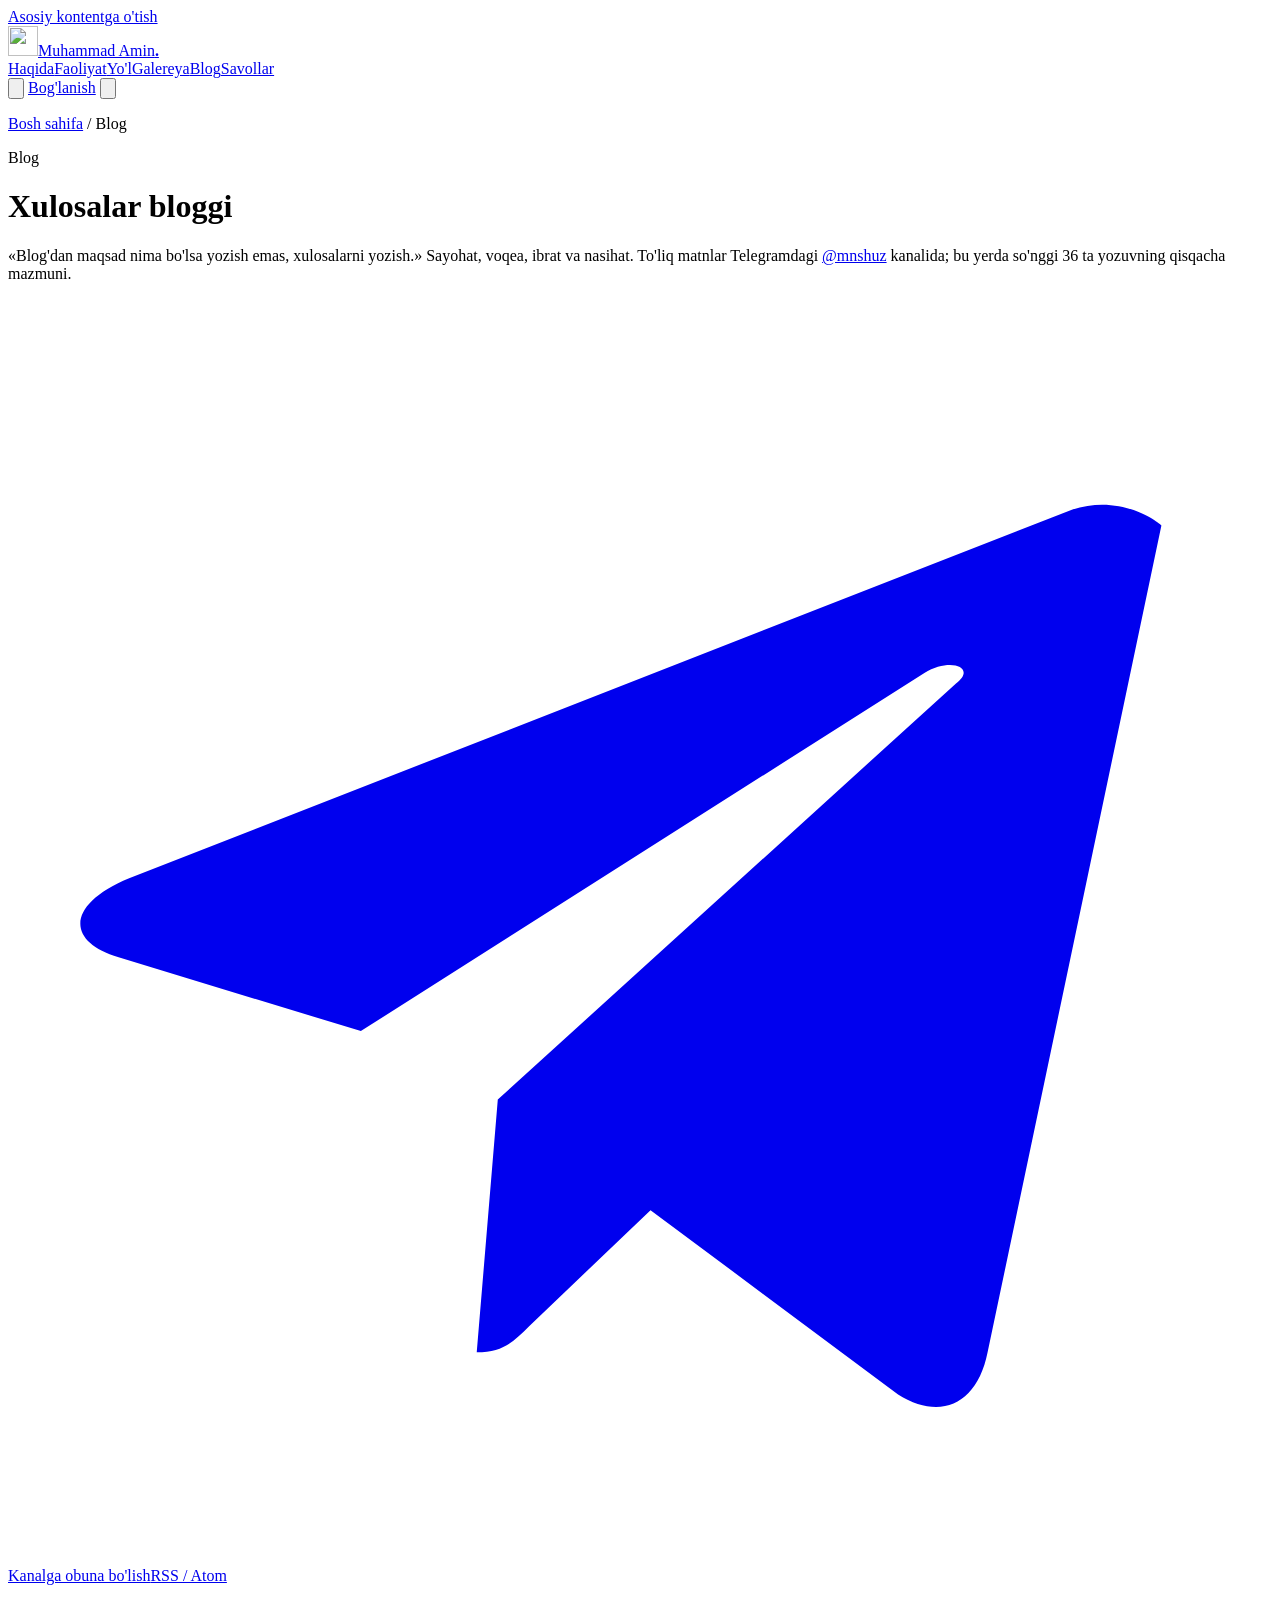
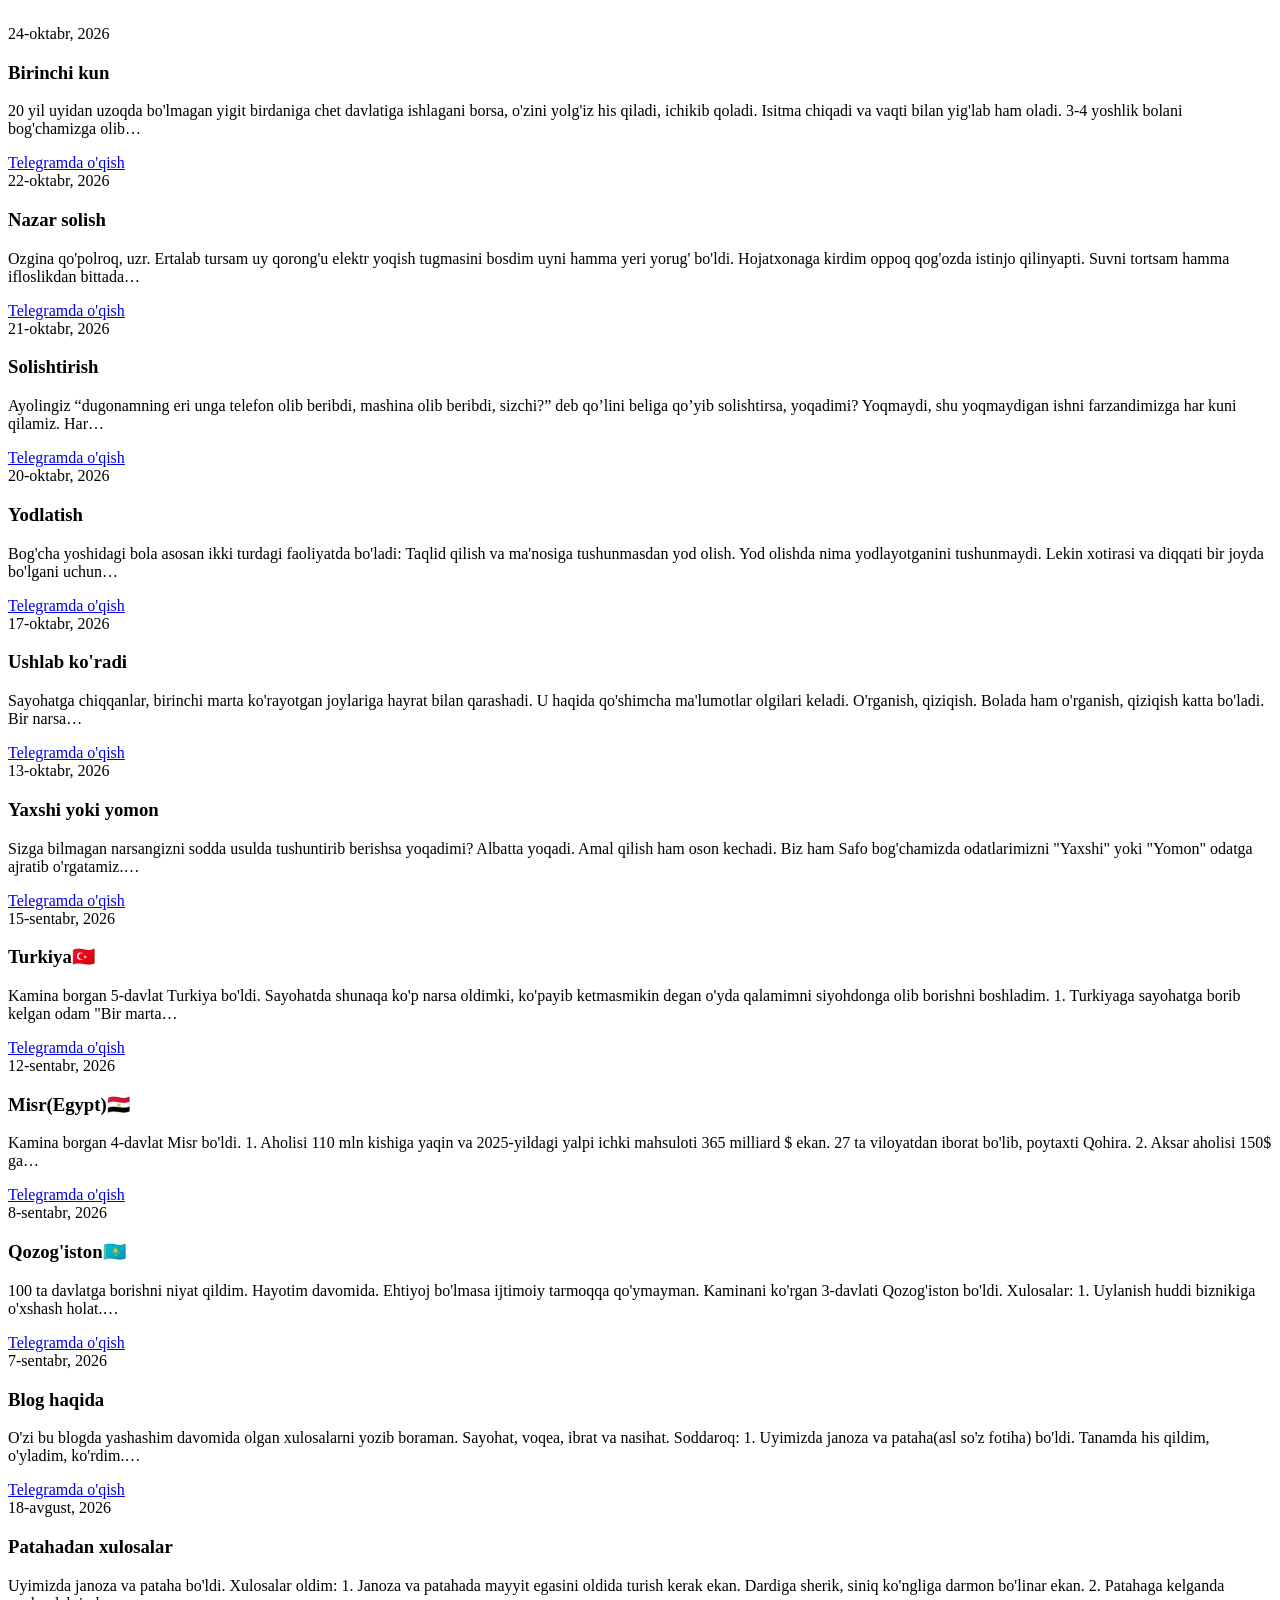
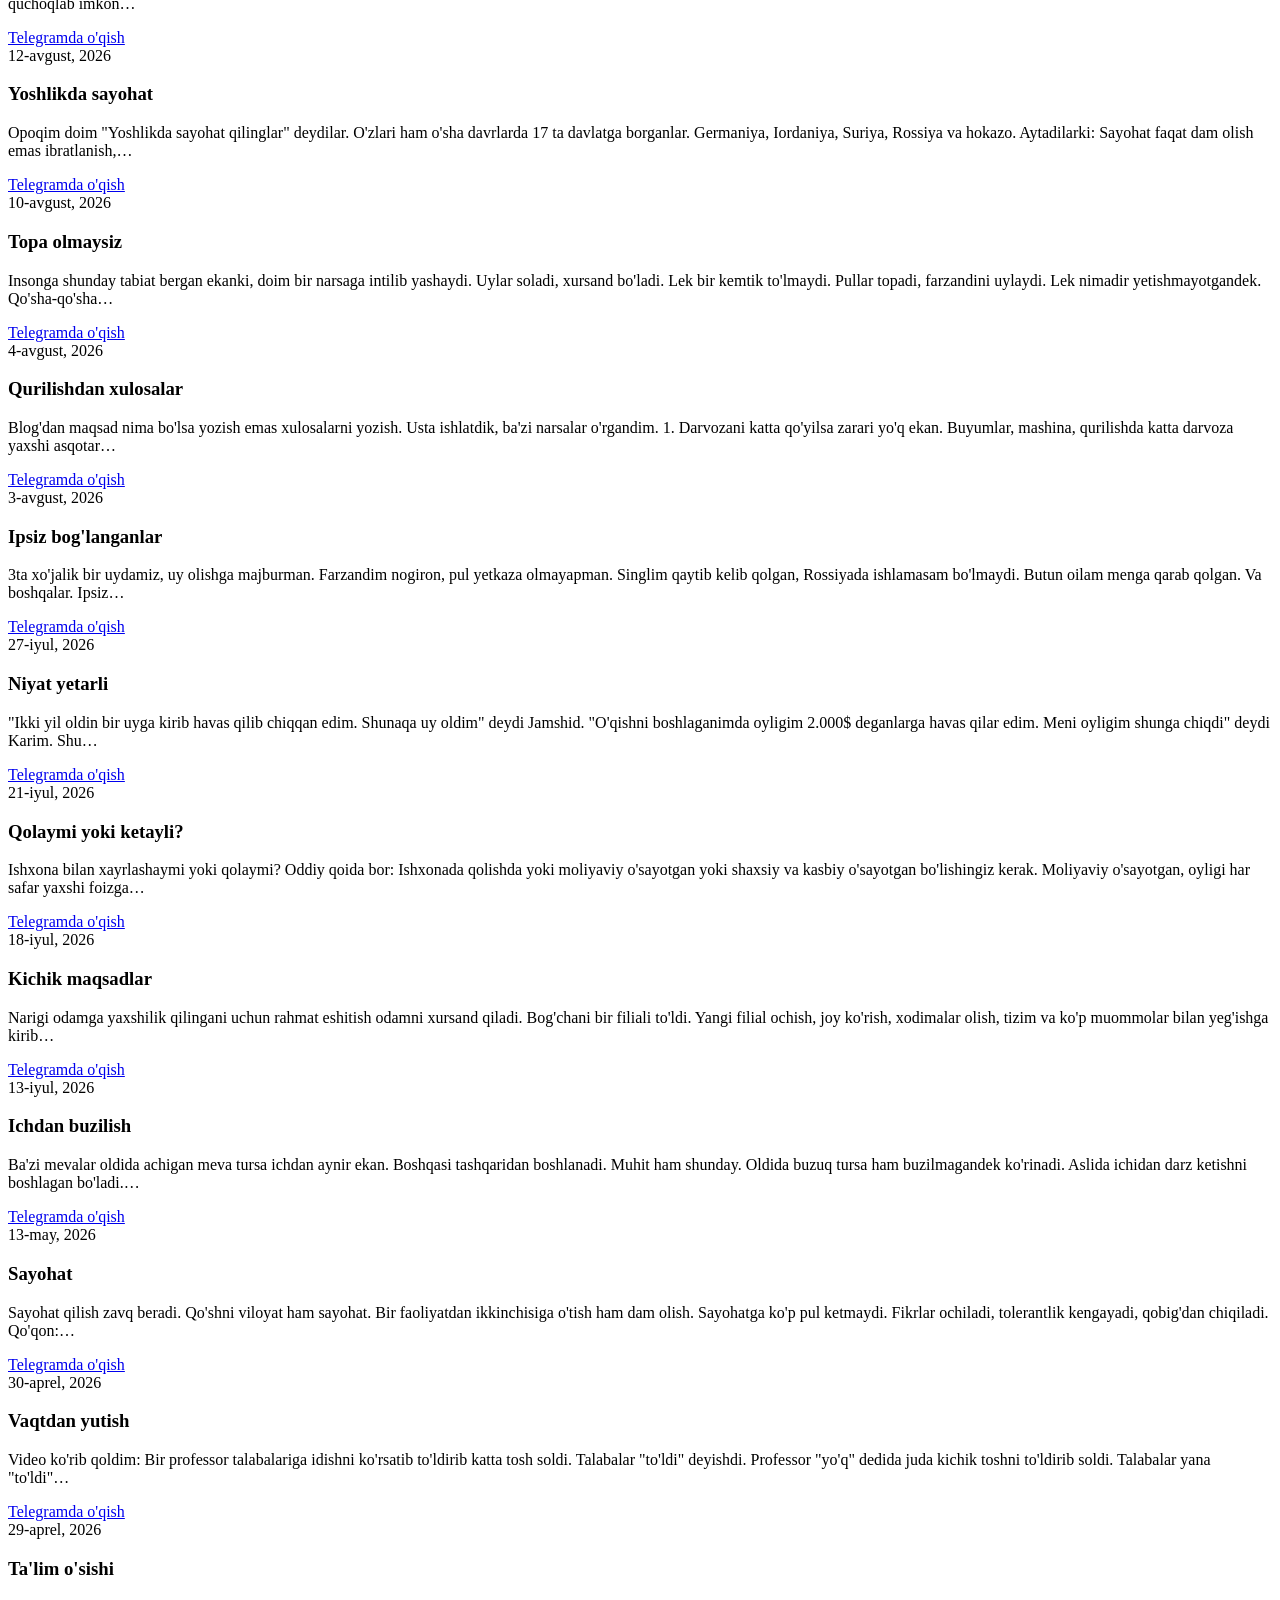
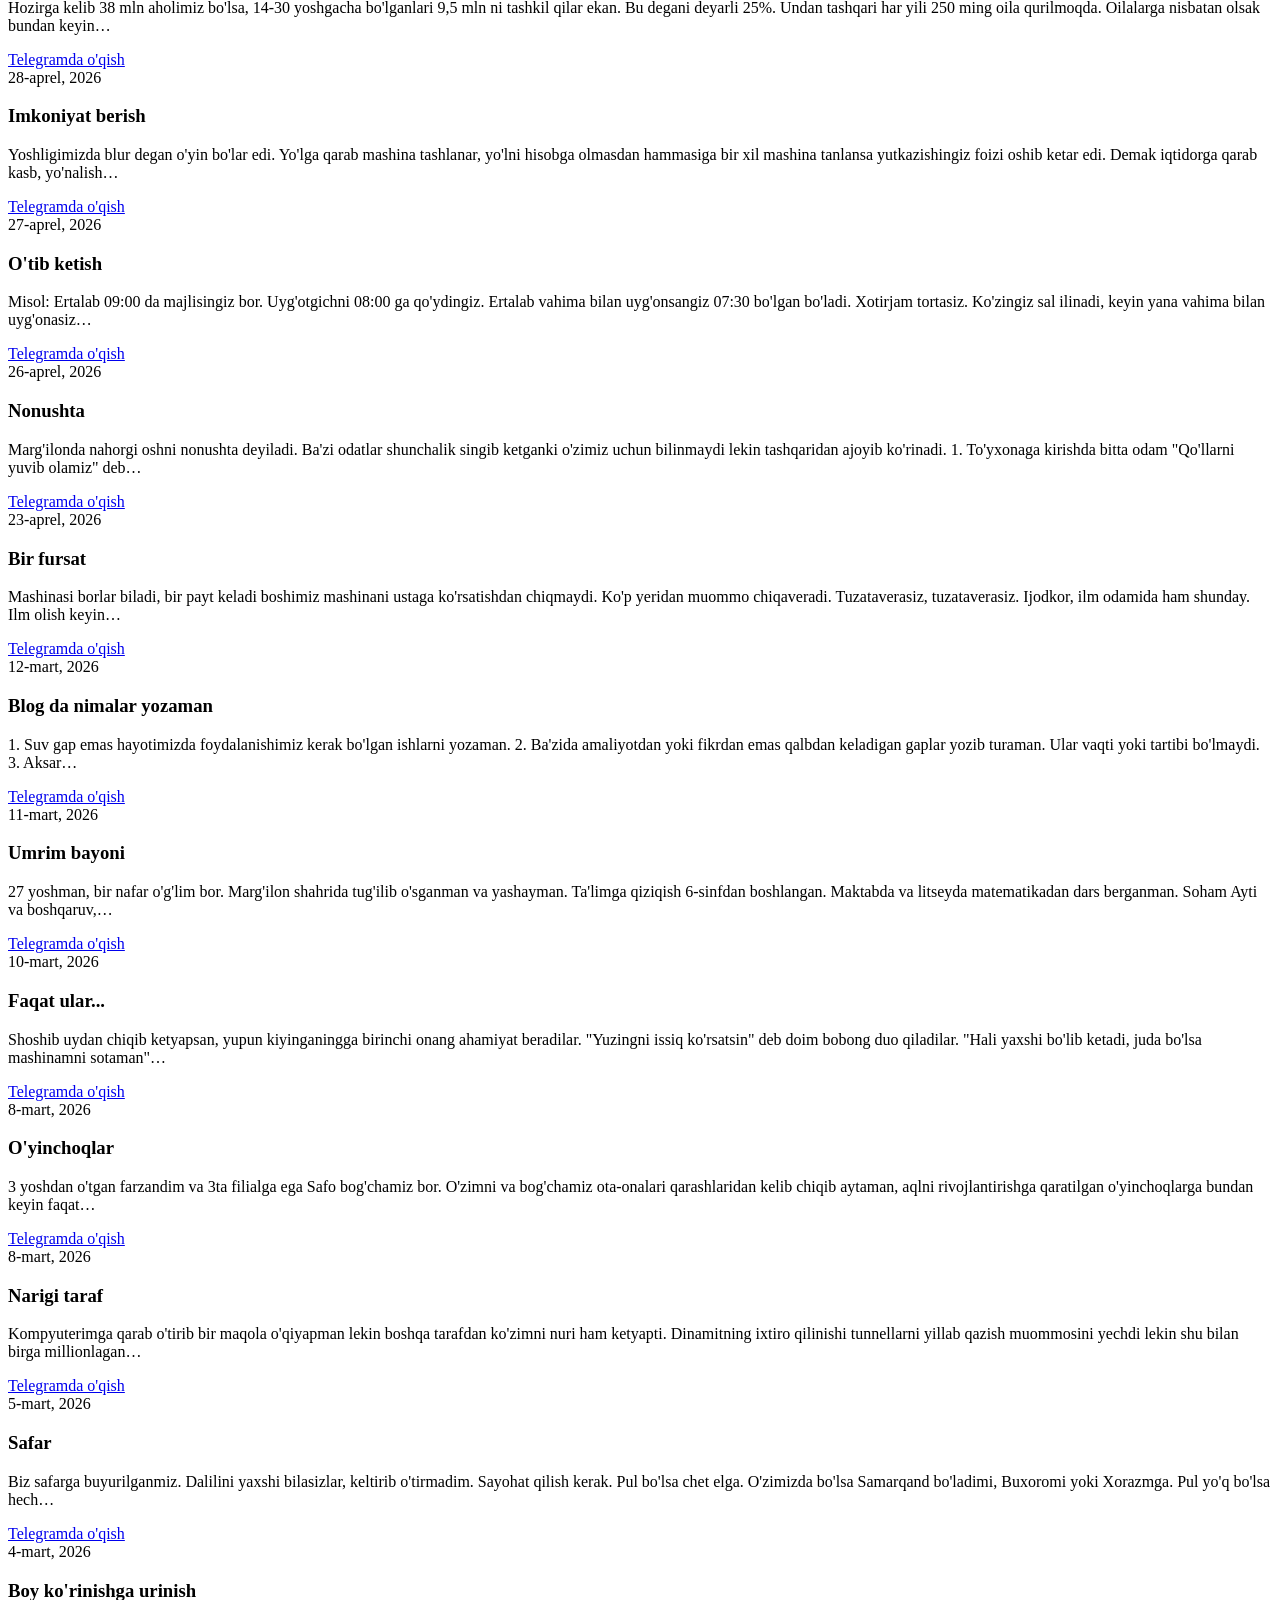
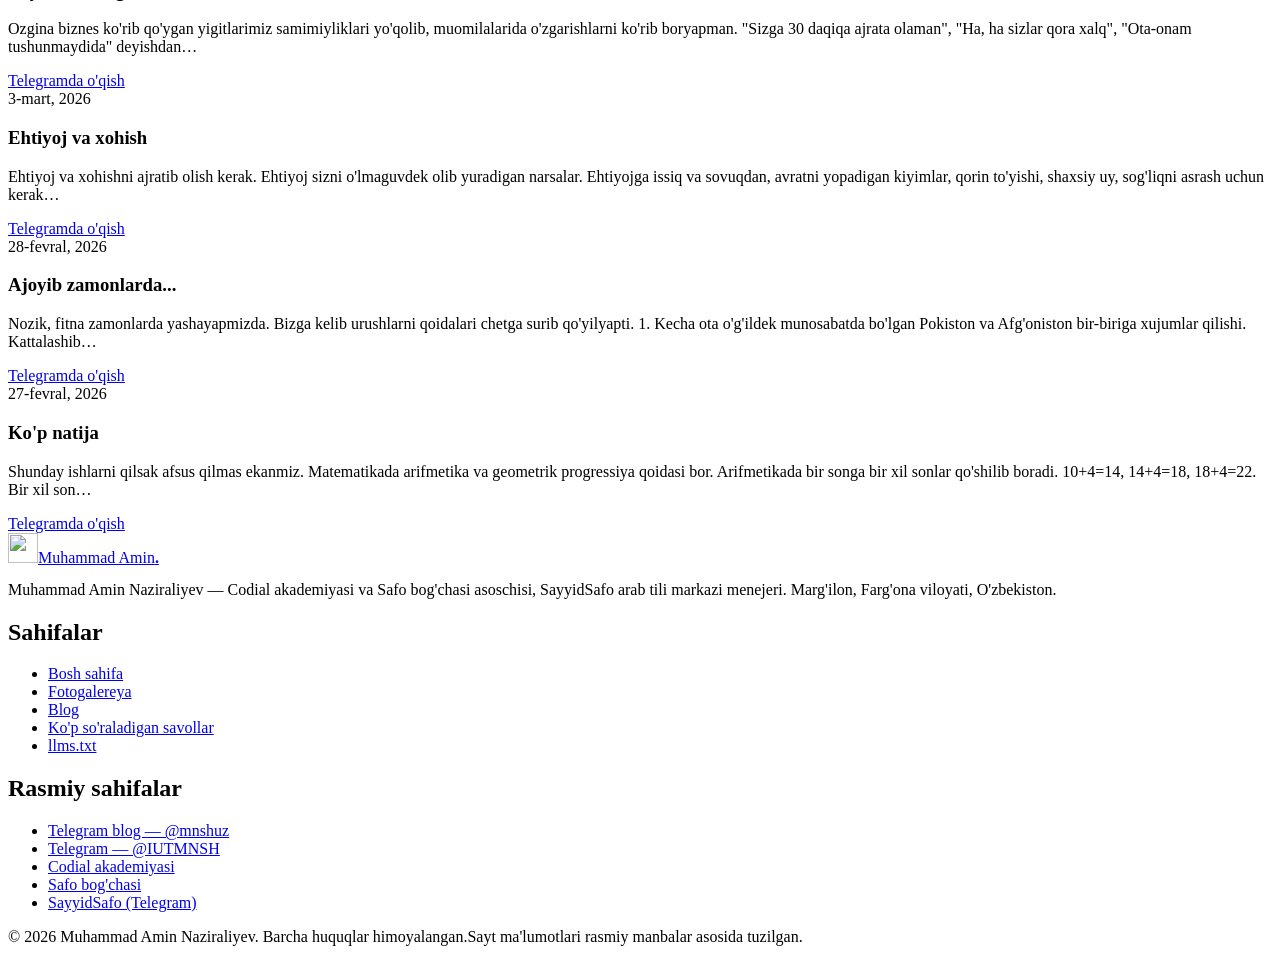
==== commit b2a4e68e: "Build for GitHub Pages (base path /mnsh) Co-Authored-By: Claude Sonnet 5.5 <noreply@anthropic.com>" ====
--- a/blog/index.html
+++ b/blog/index.html
@@ -8,43 +8,43 @@
 <meta name="author" content="Muhammad Amin Naziraliyev">
 <meta name="robots" content="index, follow, max-image-preview:large, max-snippet:-1, max-video-preview:-1">
 <meta name="theme-color" content="#f4f7f3">
-<link rel="canonical" href="https://SITE_DOMAIN/blog/">
-<link rel="alternate" hreflang="uz" href="https://SITE_DOMAIN/blog/">
-<link rel="alternate" hreflang="x-default" href="https://SITE_DOMAIN/blog/">
-<link rel="alternate" type="application/atom+xml" title="Muhammad Amin Naziraliyev — blog" href="https://SITE_DOMAIN/feed.xml">
-<link rel="alternate" type="text/markdown" title="llms.txt" href="https://SITE_DOMAIN/llms.txt">
-<link rel="icon" href="/favicon.svg" type="image/svg+xml">
-<link rel="icon" href="/favicon.ico" sizes="48x48">
-<link rel="apple-touch-icon" href="/assets/img/apple-touch-icon.png">
-<link rel="manifest" href="/site.webmanifest">
+<link rel="canonical" href="https://ilhomjon1502.github.io/mnsh/blog/">
+<link rel="alternate" hreflang="uz" href="https://ilhomjon1502.github.io/mnsh/blog/">
+<link rel="alternate" hreflang="x-default" href="https://ilhomjon1502.github.io/mnsh/blog/">
+<link rel="alternate" type="application/atom+xml" title="Muhammad Amin Naziraliyev — blog" href="https://ilhomjon1502.github.io/mnsh/feed.xml">
+<link rel="alternate" type="text/markdown" title="llms.txt" href="https://ilhomjon1502.github.io/mnsh/llms.txt">
+<link rel="icon" href="/mnsh/favicon.svg" type="image/svg+xml">
+<link rel="icon" href="/mnsh/favicon.ico" sizes="48x48">
+<link rel="apple-touch-icon" href="/mnsh/assets/img/apple-touch-icon.png">
+<link rel="manifest" href="/mnsh/site.webmanifest">
 <meta property="og:type" content="website">
 <meta property="og:site_name" content="Muhammad Amin Naziraliyev">
 <meta property="og:locale" content="uz_UZ">
 <meta property="og:title" content="Blog — Muhammad Amin Naziraliyev">
 <meta property="og:description" content="Muhammad Amin Naziraliyev blogi: sayohat, tarbiya, tadbirkorlik va hayotiy xulosalar. So&#x27;nggi yozuvlar sarlavhalari va qisqacha mazmuni, to&#x27;liq matn Telegramda (@mnshuz).">
-<meta property="og:url" content="https://SITE_DOMAIN/blog/">
-<meta property="og:image" content="https://SITE_DOMAIN/assets/img/og-cover.jpg">
+<meta property="og:url" content="https://ilhomjon1502.github.io/mnsh/blog/">
+<meta property="og:image" content="https://ilhomjon1502.github.io/mnsh/assets/img/og-cover.jpg">
 <meta property="og:image:width" content="1200">
 <meta property="og:image:height" content="630">
 <meta property="og:image:alt" content="Muhammad Amin Naziraliyev — Codial akademiyasi va Safo bog&#x27;chasi asoschisi, SayyidSafo arab tili markazi menejeri">
 <meta name="twitter:card" content="summary_large_image">
 <meta name="twitter:title" content="Blog — Muhammad Amin Naziraliyev">
 <meta name="twitter:description" content="Muhammad Amin Naziraliyev blogi: sayohat, tarbiya, tadbirkorlik va hayotiy xulosalar. So&#x27;nggi yozuvlar sarlavhalari va qisqacha mazmuni, to&#x27;liq matn Telegramda (@mnshuz).">
-<meta name="twitter:image" content="https://SITE_DOMAIN/assets/img/og-cover.jpg">
+<meta name="twitter:image" content="https://ilhomjon1502.github.io/mnsh/assets/img/og-cover.jpg">
 <link rel="preconnect" href="https://fonts.googleapis.com">
 <link rel="preconnect" href="https://fonts.gstatic.com" crossorigin>
 <link rel="stylesheet" href="https://fonts.googleapis.com/css2?family=Fraunces:opsz,wght@9..144,500;9..144,600;9..144,700&family=Plus+Jakarta+Sans:wght@400;500;600;700;800&display=swap">
-<link rel="stylesheet" href="/assets/css/style.css">
+<link rel="stylesheet" href="/mnsh/assets/css/style.css">
 <script>(function(){var d=document.documentElement,t;d.classList.add('js');try{t=localStorage.getItem('theme')}catch(e){}if(!t){t=matchMedia('(prefers-color-scheme: dark)').matches?'dark':'light'}d.setAttribute('data-theme',t);setTimeout(function(){if(!window.__ok)d.classList.remove('js')},4000)})()</script>
-<script type="application/ld+json">{"@context":"https://schema.org","@graph":[{"@type":"Person","@id":"https://SITE_DOMAIN/#person","name":"Muhammad Amin Naziraliyev","givenName":"Muhammad Amin","familyName":"Naziraliyev","additionalName":"Shukurulloh o'g'li","alternateName":["Muhammadamin Naziraliyev","Muhammad Amin","MNSH","Muhammad Amin Naziraliyev Shukurulloh o'g'li","Мухаммад Амин Назиралиев","Muhammad Amin ustoz"],"url":"https://SITE_DOMAIN/","image":{"@type":"ImageObject","url":"https://SITE_DOMAIN/assets/img/owner/hero.webp","width":640,"height":640,"caption":"Muhammad Amin Naziraliyev kostyumda, Codial akademiyasi o'quv xonasida"},"description":"Marg'ilonlik ta'lim tadbirkori va ustoz. Codial akademiyasi va Safo bog'chasi asoschisi, SayyidSafo arab tili markazi menejeri, Inha universiteti bitiruvchisi.","jobTitle":["Codial akademiyasi asoschisi","Safo bog'chasi asoschisi","SayyidSafo arab tili markazi menejeri"],"gender":"Male","nationality":{"@type":"Country","name":"O'zbekiston"},"birthPlace":{"@type":"Place","name":"Marg'ilon, Farg'ona viloyati, O'zbekiston"},"homeLocation":{"@type":"Place","name":"Marg'ilon, Farg'ona viloyati, O'zbekiston"},"alumniOf":{"@type":"CollegeOrUniversity","name":"Inha universiteti Toshkentda (Inha University in Tashkent)","sameAs":"https://inha.uz"},"knowsLanguage":["uz","en"],"knowsAbout":["Ta'lim","Ta'lim tadbirkorligi","IT ta'limi","Maktabgacha ta'lim","Dasturlash","Boshqaruv","Arab tili ta'limi"],"worksFor":[{"@id":"https://SITE_DOMAIN/#codial"},{"@id":"https://SITE_DOMAIN/#safo"},{"@id":"https://SITE_DOMAIN/#sayyidsafo"}],"sameAs":["https://t.me/mnshuz","https://t.me/IUTMNSH","https://www.codialinfo.uz","https://safouyi.uz","https://t.me/SayyidSafo"],"mainEntityOfPage":"https://SITE_DOMAIN/"},{"@type":"WebSite","@id":"https://SITE_DOMAIN/#website","url":"https://SITE_DOMAIN/","name":"Muhammad Amin Naziraliyev — rasmiy sayt","inLanguage":"uz","publisher":{"@id":"https://SITE_DOMAIN/#person"},"about":{"@id":"https://SITE_DOMAIN/#person"}},{"@type":"BreadcrumbList","itemListElement":[{"@type":"ListItem","position":1,"name":"Bosh sahifa","item":"https://SITE_DOMAIN/"},{"@type":"ListItem","position":2,"name":"Blog","item":"https://SITE_DOMAIN/blog/"}]},{"@type":"Blog","@id":"https://SITE_DOMAIN/blog/#blog","url":"https://SITE_DOMAIN/blog/","name":"Muhammad Amin Naziraliyev blogi","inLanguage":"uz","author":{"@id":"https://SITE_DOMAIN/#person"},"isPartOf":{"@id":"https://SITE_DOMAIN/#website"},"sameAs":"https://t.me/mnshuz","blogPost":[{"@type":"BlogPosting","headline":"Birinchi kun","description":"20 yil uyidan uzoqda bo'lmagan yigit birdaniga chet davlatiga ishlagani borsa, o'zini yolg'iz his qiladi, ichikib qoladi. Isitma chiqadi va vaqti bilan yig'lab ham oladi. 3-4 yoshlik bolani bog'chamizga olib…","url":"https://t.me/mnshuz/2929","datePublished":"2026-10-24","inLanguage":"uz","author":{"@id":"https://SITE_DOMAIN/#person"},"mainEntityOfPage":"https://t.me/mnshuz/2929"},{"@type":"BlogPosting","headline":"Nazar solish","description":"Ozgina qo'polroq, uzr. Ertalab tursam uy qorong'u elektr yoqish tugmasini bosdim uyni hamma yeri yorug' bo'ldi. Hojatxonaga kirdim oppoq qog'ozda istinjo qilinyapti. Suvni tortsam hamma ifloslikdan bittada…","url":"https://t.me/mnshuz/2928","datePublished":"2026-10-22","inLanguage":"uz","author":{"@id":"https://SITE_DOMAIN/#person"},"mainEntityOfPage":"https://t.me/mnshuz/2928"},{"@type":"BlogPosting","headline":"Solishtirish","description":"Ayolingiz “dugonamning eri unga telefon olib beribdi, mashina olib beribdi, sizchi?” deb qo’lini beliga qo’yib solishtirsa, yoqadimi? Yoqmaydi, shu yoqmaydigan ishni farzandimizga har kuni qilamiz. Har…","url":"https://t.me/mnshuz/2927","datePublished":"2026-10-21","inLanguage":"uz","author":{"@id":"https://SITE_DOMAIN/#person"},"mainEntityOfPage":"https://t.me/mnshuz/2927"},{"@type":"BlogPosting","headline":"Yodlatish","description":"Bog'cha yoshidagi bola asosan ikki turdagi faoliyatda bo'ladi: Taqlid qilish va ma'nosiga tushunmasdan yod olish. Yod olishda nima yodlayotganini tushunmaydi. Lekin xotirasi va diqqati bir joyda bo'lgani uchun…","url":"https://t.me/mnshuz/2926","datePublished":"2026-10-20","inLanguage":"uz","author":{"@id":"https://SITE_DOMAIN/#person"},"mainEntityOfPage":"https://t.me/mnshuz/2926"},{"@type":"BlogPosting","headline":"Ushlab ko'radi","description":"Sayohatga chiqqanlar, birinchi marta ko'rayotgan joylariga hayrat bilan qarashadi. U haqida qo'shimcha ma'lumotlar olgilari keladi. O'rganish, qiziqish. Bolada ham o'rganish, qiziqish katta bo'ladi. Bir narsa…","url":"https://t.me/mnshuz/2925","datePublished":"2026-10-17","inLanguage":"uz","author":{"@id":"https://SITE_DOMAIN/#person"},"mainEntityOfPage":"https://t.me/mnshuz/2925"},{"@type":"BlogPosting","headline":"Yaxshi yoki yomon","description":"Sizga bilmagan narsangizni sodda usulda tushuntirib berishsa yoqadimi? Albatta yoqadi. Amal qilish ham oson kechadi. Biz ham Safo bog'chamizda odatlarimizni \"Yaxshi\" yoki \"Yomon\" odatga ajratib o'rgatamiz.…","url":"https://t.me/mnshuz/2924","datePublished":"2026-10-13","inLanguage":"uz","author":{"@id":"https://SITE_DOMAIN/#person"},"mainEntityOfPage":"https://t.me/mnshuz/2924"},{"@type":"BlogPosting","headline":"Turkiya🇹🇷","description":"Kamina borgan 5-davlat Turkiya bo'ldi. Sayohatda shunaqa ko'p narsa oldimki, ko'payib ketmasmikin degan o'yda qalamimni siyohdonga olib borishni boshladim. 1. Turkiyaga sayohatga borib kelgan odam \"Bir marta…","url":"https://t.me/mnshuz/2922","datePublished":"2026-09-15","inLanguage":"uz","author":{"@id":"https://SITE_DOMAIN/#person"},"mainEntityOfPage":"https://t.me/mnshuz/2922"},{"@type":"BlogPosting","headline":"Misr(Egypt)🇪🇬","description":"Kamina borgan 4-davlat Misr bo'ldi. 1.  Aholisi 110 mln kishiga yaqin va 2025-yildagi yalpi ichki mahsuloti 365 milliard $ ekan.  27 ta viloyatdan iborat bo'lib, poytaxti Qohira. 2. Aksar aholisi 150$ ga…","url":"https://t.me/mnshuz/2921","datePublished":"2026-09-12","inLanguage":"uz","author":{"@id":"https://SITE_DOMAIN/#person"},"mainEntityOfPage":"https://t.me/mnshuz/2921"},{"@type":"BlogPosting","headline":"Qozog'iston🇰🇿","description":"100 ta davlatga borishni niyat qildim. Hayotim davomida. Ehtiyoj bo'lmasa ijtimoiy tarmoqqa qo'ymayman. Kaminani ko'rgan 3-davlati Qozog'iston bo'ldi. Xulosalar: 1. Uylanish huddi biznikiga o'xshash holat.…","url":"https://t.me/mnshuz/2920","datePublished":"2026-09-08","inLanguage":"uz","author":{"@id":"https://SITE_DOMAIN/#person"},"mainEntityOfPage":"https://t.me/mnshuz/2920"},{"@type":"BlogPosting","headline":"Blog haqida","description":"O'zi bu blogda yashashim davomida olgan xulosalarni yozib boraman. Sayohat, voqea, ibrat va nasihat. Soddaroq: 1. Uyimizda janoza va pataha(asl so'z fotiha) bo'ldi. Tanamda his qildim, o'yladim, ko'rdim.…","url":"https://t.me/mnshuz/2919","datePublished":"2026-09-07","inLanguage":"uz","author":{"@id":"https://SITE_DOMAIN/#person"},"mainEntityOfPage":"https://t.me/mnshuz/2919"},{"@type":"BlogPosting","headline":"Patahadan xulosalar","description":"Uyimizda janoza va pataha bo'ldi. Xulosalar oldim: 1. Janoza va patahada mayyit egasini oldida turish kerak ekan. Dardiga sherik, siniq ko'ngliga darmon bo'linar ekan. 2. Patahaga kelganda quchoqlab imkon…","url":"https://t.me/mnshuz/2918","datePublished":"2026-08-18","inLanguage":"uz","author":{"@id":"https://SITE_DOMAIN/#person"},"mainEntityOfPage":"https://t.me/mnshuz/2918"},{"@type":"BlogPosting","headline":"Yoshlikda sayohat","description":"Opoqim doim \"Yoshlikda sayohat qilinglar\" deydilar. O'zlari ham o'sha davrlarda 17 ta davlatga borganlar. Germaniya, Iordaniya, Suriya, Rossiya va hokazo. Aytadilarki: Sayohat faqat dam olish emas ibratlanish,…","url":"https://t.me/mnshuz/2916","datePublished":"2026-08-12","inLanguage":"uz","author":{"@id":"https://SITE_DOMAIN/#person"},"mainEntityOfPage":"https://t.me/mnshuz/2916"},{"@type":"BlogPosting","headline":"Topa olmaysiz","description":"Insonga shunday tabiat bergan ekanki, doim bir narsaga intilib yashaydi. Uylar soladi, xursand bo'ladi. Lek bir kemtik to'lmaydi. Pullar topadi, farzandini uylaydi. Lek nimadir yetishmayotgandek. Qo'sha-qo'sha…","url":"https://t.me/mnshuz/2915","datePublished":"2026-08-10","inLanguage":"uz","author":{"@id":"https://SITE_DOMAIN/#person"},"mainEntityOfPage":"https://t.me/mnshuz/2915"},{"@type":"BlogPosting","headline":"Qurilishdan xulosalar","description":"Blog'dan maqsad nima bo'lsa yozish emas xulosalarni yozish. Usta ishlatdik, ba'zi narsalar o'rgandim. 1. Darvozani katta qo'yilsa zarari yo'q ekan. Buyumlar, mashina, qurilishda katta darvoza yaxshi asqotar…","url":"https://t.me/mnshuz/2914","datePublished":"2026-08-04","inLanguage":"uz","author":{"@id":"https://SITE_DOMAIN/#person"},"mainEntityOfPage":"https://t.me/mnshuz/2914"},{"@type":"BlogPosting","headline":"Ipsiz bog'langanlar","description":"3ta xo'jalik bir uydamiz, uy olishga majburman. Farzandim nogiron, pul yetkaza olmayapman. Singlim qaytib kelib qolgan, Rossiyada ishlamasam bo'lmaydi. Butun oilam menga qarab qolgan. Va boshqalar. Ipsiz…","url":"https://t.me/mnshuz/2913","datePublished":"2026-08-03","inLanguage":"uz","author":{"@id":"https://SITE_DOMAIN/#person"},"mainEntityOfPage":"https://t.me/mnshuz/2913"},{"@type":"BlogPosting","headline":"Niyat yetarli","description":"\"Ikki yil oldin bir uyga kirib havas qilib chiqqan edim. Shunaqa uy oldim\" deydi Jamshid. \"O'qishni boshlaganimda oyligim 2.000$ deganlarga havas qilar edim. Meni oyligim shunga chiqdi\" deydi Karim. Shu…","url":"https://t.me/mnshuz/2912","datePublished":"2026-07-27","inLanguage":"uz","author":{"@id":"https://SITE_DOMAIN/#person"},"mainEntityOfPage":"https://t.me/mnshuz/2912"},{"@type":"BlogPosting","headline":"Qolaymi yoki ketayli?","description":"Ishxona bilan xayrlashaymi yoki qolaymi? Oddiy qoida bor: Ishxonada qolishda yoki moliyaviy o'sayotgan yoki shaxsiy va kasbiy o'sayotgan bo'lishingiz kerak. Moliyaviy o'sayotgan, oyligi har safar yaxshi foizga…","url":"https://t.me/mnshuz/2911","datePublished":"2026-07-21","inLanguage":"uz","author":{"@id":"https://SITE_DOMAIN/#person"},"mainEntityOfPage":"https://t.me/mnshuz/2911"},{"@type":"BlogPosting","headline":"Kichik maqsadlar","description":"Narigi odamga yaxshilik qilingani uchun rahmat eshitish odamni xursand qiladi. Bog'chani bir filiali to'ldi. Yangi filial ochish, joy ko'rish, xodimalar olish, tizim va ko'p muommolar bilan yeg'ishga kirib…","url":"https://t.me/mnshuz/2910","datePublished":"2026-07-18","inLanguage":"uz","author":{"@id":"https://SITE_DOMAIN/#person"},"mainEntityOfPage":"https://t.me/mnshuz/2910"},{"@type":"BlogPosting","headline":"Ichdan buzilish","description":"Ba'zi mevalar oldida achigan meva tursa ichdan aynir ekan. Boshqasi tashqaridan boshlanadi. Muhit ham shunday. Oldida buzuq tursa ham buzilmagandek ko'rinadi. Aslida ichidan darz ketishni boshlagan bo'ladi.…","url":"https://t.me/mnshuz/2909","datePublished":"2026-07-13","inLanguage":"uz","author":{"@id":"https://SITE_DOMAIN/#person"},"mainEntityOfPage":"https://t.me/mnshuz/2909"},{"@type":"BlogPosting","headline":"Sayohat","description":"Sayohat qilish zavq beradi. Qo'shni viloyat ham sayohat. Bir faoliyatdan ikkinchisiga o'tish ham dam olish. Sayohatga ko'p pul ketmaydi. Fikrlar ochiladi, tolerantlik kengayadi, qobig'dan chiqiladi. Qo'qon:…","url":"https://t.me/mnshuz/2905","datePublished":"2026-05-13","inLanguage":"uz","author":{"@id":"https://SITE_DOMAIN/#person"},"mainEntityOfPage":"https://t.me/mnshuz/2905"},{"@type":"BlogPosting","headline":"Vaqtdan yutish","description":"Video ko'rib qoldim: Bir professor talabalariga idishni ko'rsatib to'ldirib katta tosh soldi. Talabalar \"to'ldi\" deyishdi. Professor \"yo'q\" dedida juda kichik toshni to'ldirib soldi. Talabalar yana \"to'ldi\"…","url":"https://t.me/mnshuz/2879","datePublished":"2026-04-30","inLanguage":"uz","author":{"@id":"https://SITE_DOMAIN/#person"},"mainEntityOfPage":"https://t.me/mnshuz/2879"},{"@type":"BlogPosting","headline":"Ta'lim o'sishi","description":"Hozirga kelib 38 mln aholimiz bo'lsa, 14-30 yoshgacha bo'lganlari 9,5 mln ni tashkil qilar ekan. Bu degani deyarli 25%. Undan tashqari har yili 250 ming oila qurilmoqda. Oilalarga nisbatan olsak bundan keyin…","url":"https://t.me/mnshuz/2878","datePublished":"2026-04-29","inLanguage":"uz","author":{"@id":"https://SITE_DOMAIN/#person"},"mainEntityOfPage":"https://t.me/mnshuz/2878"},{"@type":"BlogPosting","headline":"Imkoniyat berish","description":"Yoshligimizda blur degan o'yin bo'lar edi. Yo'lga qarab mashina tashlanar, yo'lni hisobga olmasdan hammasiga bir xil mashina tanlansa yutkazishingiz foizi oshib ketar edi. Demak iqtidorga qarab kasb, yo'nalish…","url":"https://t.me/mnshuz/2877","datePublished":"2026-04-28","inLanguage":"uz","author":{"@id":"https://SITE_DOMAIN/#person"},"mainEntityOfPage":"https://t.me/mnshuz/2877"},{"@type":"BlogPosting","headline":"O'tib ketish","description":"Misol: Ertalab 09:00 da majlisingiz bor. Uyg'otgichni 08:00 ga qo'ydingiz. Ertalab vahima bilan uyg'onsangiz 07:30 bo'lgan bo'ladi. Xotirjam tortasiz. Ko'zingiz sal ilinadi, keyin yana vahima bilan uyg'onasiz…","url":"https://t.me/mnshuz/2876","datePublished":"2026-04-27","inLanguage":"uz","author":{"@id":"https://SITE_DOMAIN/#person"},"mainEntityOfPage":"https://t.me/mnshuz/2876"},{"@type":"BlogPosting","headline":"Nonushta","description":"Marg'ilonda nahorgi oshni nonushta deyiladi. Ba'zi odatlar shunchalik singib ketganki o'zimiz uchun bilinmaydi lekin tashqaridan ajoyib ko'rinadi. 1. To'yxonaga kirishda bitta odam \"Qo'llarni yuvib olamiz\" deb…","url":"https://t.me/mnshuz/2875","datePublished":"2026-04-26","inLanguage":"uz","author":{"@id":"https://SITE_DOMAIN/#person"},"mainEntityOfPage":"https://t.me/mnshuz/2875"},{"@type":"BlogPosting","headline":"Bir fursat","description":"Mashinasi borlar biladi, bir payt keladi boshimiz mashinani ustaga ko'rsatishdan chiqmaydi. Ko'p yeridan muommo chiqaveradi. Tuzataverasiz, tuzataverasiz. Ijodkor, ilm odamida ham shunday. Ilm olish keyin…","url":"https://t.me/mnshuz/2874","datePublished":"2026-04-23","inLanguage":"uz","author":{"@id":"https://SITE_DOMAIN/#person"},"mainEntityOfPage":"https://t.me/mnshuz/2874"},{"@type":"BlogPosting","headline":"Blog da nimalar yozaman","description":"1. Suv gap emas hayotimizda foydalanishimiz kerak bo'lgan ishlarni yozaman. 2. Ba'zida amaliyotdan yoki fikrdan emas qalbdan keladigan gaplar yozib turaman. Ular vaqti yoki tartibi bo'lmaydi. 3. Aksar…","url":"https://t.me/mnshuz/2864","datePublished":"2026-03-12","inLanguage":"uz","author":{"@id":"https://SITE_DOMAIN/#person"},"mainEntityOfPage":"https://t.me/mnshuz/2864"},{"@type":"BlogPosting","headline":"Umrim bayoni","description":"27 yoshman, bir nafar o'g'lim bor. Marg'ilon shahrida tug'ilib o'sganman va yashayman. Ta'limga qiziqish 6-sinfdan boshlangan. Maktabda va litseyda matematikadan dars berganman. Soham Ayti va boshqaruv,…","url":"https://t.me/mnshuz/2863","datePublished":"2026-03-11","inLanguage":"uz","author":{"@id":"https://SITE_DOMAIN/#person"},"mainEntityOfPage":"https://t.me/mnshuz/2863"},{"@type":"BlogPosting","headline":"Faqat ular...","description":"Shoshib uydan chiqib ketyapsan, yupun kiyinganingga birinchi onang ahamiyat beradilar. \"Yuzingni issiq ko'rsatsin\" deb doim bobong duo qiladilar. \"Hali yaxshi bo'lib ketadi, juda bo'lsa mashinamni sotaman\"…","url":"https://t.me/mnshuz/2862","datePublished":"2026-03-10","inLanguage":"uz","author":{"@id":"https://SITE_DOMAIN/#person"},"mainEntityOfPage":"https://t.me/mnshuz/2862"},{"@type":"BlogPosting","headline":"O'yinchoqlar","description":"3 yoshdan o'tgan farzandim va 3ta filialga ega Safo bog'chamiz bor. O'zimni va bog'chamiz ota-onalari qarashlaridan kelib chiqib aytaman, aqlni rivojlantirishga qaratilgan o'yinchoqlarga bundan keyin faqat…","url":"https://t.me/mnshuz/2860","datePublished":"2026-03-08","inLanguage":"uz","author":{"@id":"https://SITE_DOMAIN/#person"},"mainEntityOfPage":"https://t.me/mnshuz/2860"},{"@type":"BlogPosting","headline":"Narigi taraf","description":"Kompyuterimga qarab o'tirib bir maqola o'qiyapman lekin boshqa tarafdan ko'zimni nuri ham ketyapti. Dinamitning ixtiro qilinishi tunnellarni yillab qazish muommosini yechdi lekin shu bilan birga millionlagan…","url":"https://t.me/mnshuz/2861","datePublished":"2026-03-08","inLanguage":"uz","author":{"@id":"https://SITE_DOMAIN/#person"},"mainEntityOfPage":"https://t.me/mnshuz/2861"},{"@type":"BlogPosting","headline":"Safar","description":"Biz safarga buyurilganmiz. Dalilini yaxshi bilasizlar, keltirib o'tirmadim. Sayohat qilish kerak. Pul bo'lsa chet elga. O'zimizda bo'lsa Samarqand bo'ladimi, Buxoromi yoki Xorazmga. Pul yo'q bo'lsa hech…","url":"https://t.me/mnshuz/2859","datePublished":"2026-03-05","inLanguage":"uz","author":{"@id":"https://SITE_DOMAIN/#person"},"mainEntityOfPage":"https://t.me/mnshuz/2859"},{"@type":"BlogPosting","headline":"Boy ko'rinishga urinish","description":"Ozgina biznes ko'rib qo'ygan yigitlarimiz samimiyliklari yo'qolib, muomilalarida o'zgarishlarni ko'rib boryapman. \"Sizga 30 daqiqa ajrata olaman\", \"Ha, ha sizlar qora xalq\", \"Ota-onam tushunmaydida\" deyishdan…","url":"https://t.me/mnshuz/2858","datePublished":"2026-03-04","inLanguage":"uz","author":{"@id":"https://SITE_DOMAIN/#person"},"mainEntityOfPage":"https://t.me/mnshuz/2858"},{"@type":"BlogPosting","headline":"Ehtiyoj va xohish","description":"Ehtiyoj va xohishni ajratib olish kerak. Ehtiyoj sizni o'lmaguvdek olib yuradigan narsalar. Ehtiyojga issiq va sovuqdan, avratni yopadigan kiyimlar, qorin to'yishi, shaxsiy uy, sog'liqni asrash uchun kerak…","url":"https://t.me/mnshuz/2857","datePublished":"2026-03-03","inLanguage":"uz","author":{"@id":"https://SITE_DOMAIN/#person"},"mainEntityOfPage":"https://t.me/mnshuz/2857"},{"@type":"BlogPosting","headline":"Ajoyib zamonlarda...","description":"Nozik, fitna zamonlarda yashayapmizda. Bizga kelib urushlarni qoidalari chetga surib qo'yilyapti. 1. Kecha ota o'g'ildek munosabatda bo'lgan Pokiston va Afg'oniston bir-biriga xujumlar qilishi. Kattalashib…","url":"https://t.me/mnshuz/2856","datePublished":"2026-02-28","inLanguage":"uz","author":{"@id":"https://SITE_DOMAIN/#person"},"mainEntityOfPage":"https://t.me/mnshuz/2856"},{"@type":"BlogPosting","headline":"Ko'p natija","description":"Shunday ishlarni qilsak afsus qilmas ekanmiz. Matematikada arifmetika va geometrik progressiya qoidasi bor. Arifmetikada bir songa bir xil sonlar qo'shilib boradi. 10+4=14, 14+4=18, 18+4=22. Bir xil son…","url":"https://t.me/mnshuz/2855","datePublished":"2026-02-27","inLanguage":"uz","author":{"@id":"https://SITE_DOMAIN/#person"},"mainEntityOfPage":"https://t.me/mnshuz/2855"}]}]}</script>
+<script type="application/ld+json">{"@context":"https://schema.org","@graph":[{"@type":"Person","@id":"https://ilhomjon1502.github.io/mnsh/#person","name":"Muhammad Amin Naziraliyev","givenName":"Muhammad Amin","familyName":"Naziraliyev","additionalName":"Shukurulloh o'g'li","alternateName":["Muhammadamin Naziraliyev","Muhammad Amin","MNSH","Muhammad Amin Naziraliyev Shukurulloh o'g'li","Мухаммад Амин Назиралиев","Muhammad Amin ustoz"],"url":"https://ilhomjon1502.github.io/mnsh/","image":{"@type":"ImageObject","url":"https://ilhomjon1502.github.io/mnsh/assets/img/owner/hero.webp","width":640,"height":640,"caption":"Muhammad Amin Naziraliyev kostyumda, Codial akademiyasi o'quv xonasida"},"description":"Marg'ilonlik ta'lim tadbirkori va ustoz. Codial akademiyasi va Safo bog'chasi asoschisi, SayyidSafo arab tili markazi menejeri, Inha universiteti bitiruvchisi.","jobTitle":["Codial akademiyasi asoschisi","Safo bog'chasi asoschisi","SayyidSafo arab tili markazi menejeri"],"gender":"Male","nationality":{"@type":"Country","name":"O'zbekiston"},"birthPlace":{"@type":"Place","name":"Marg'ilon, Farg'ona viloyati, O'zbekiston"},"homeLocation":{"@type":"Place","name":"Marg'ilon, Farg'ona viloyati, O'zbekiston"},"alumniOf":{"@type":"CollegeOrUniversity","name":"Inha universiteti Toshkentda (Inha University in Tashkent)","sameAs":"https://inha.uz"},"knowsLanguage":["uz","en"],"knowsAbout":["Ta'lim","Ta'lim tadbirkorligi","IT ta'limi","Maktabgacha ta'lim","Dasturlash","Boshqaruv","Arab tili ta'limi"],"worksFor":[{"@id":"https://ilhomjon1502.github.io/mnsh/#codial"},{"@id":"https://ilhomjon1502.github.io/mnsh/#safo"},{"@id":"https://ilhomjon1502.github.io/mnsh/#sayyidsafo"}],"sameAs":["https://t.me/mnshuz","https://t.me/IUTMNSH","https://www.codialinfo.uz","https://safouyi.uz","https://t.me/SayyidSafo"],"mainEntityOfPage":"https://ilhomjon1502.github.io/mnsh/"},{"@type":"WebSite","@id":"https://ilhomjon1502.github.io/mnsh/#website","url":"https://ilhomjon1502.github.io/mnsh/","name":"Muhammad Amin Naziraliyev — rasmiy sayt","inLanguage":"uz","publisher":{"@id":"https://ilhomjon1502.github.io/mnsh/#person"},"about":{"@id":"https://ilhomjon1502.github.io/mnsh/#person"}},{"@type":"BreadcrumbList","itemListElement":[{"@type":"ListItem","position":1,"name":"Bosh sahifa","item":"https://ilhomjon1502.github.io/mnsh/"},{"@type":"ListItem","position":2,"name":"Blog","item":"https://ilhomjon1502.github.io/mnsh/blog/"}]},{"@type":"Blog","@id":"https://ilhomjon1502.github.io/mnsh/blog/#blog","url":"https://ilhomjon1502.github.io/mnsh/blog/","name":"Muhammad Amin Naziraliyev blogi","inLanguage":"uz","author":{"@id":"https://ilhomjon1502.github.io/mnsh/#person"},"isPartOf":{"@id":"https://ilhomjon1502.github.io/mnsh/#website"},"sameAs":"https://t.me/mnshuz","blogPost":[{"@type":"BlogPosting","headline":"Birinchi kun","description":"20 yil uyidan uzoqda bo'lmagan yigit birdaniga chet davlatiga ishlagani borsa, o'zini yolg'iz his qiladi, ichikib qoladi. Isitma chiqadi va vaqti bilan yig'lab ham oladi. 3-4 yoshlik bolani bog'chamizga olib…","url":"https://t.me/mnshuz/2929","datePublished":"2026-10-24","inLanguage":"uz","author":{"@id":"https://ilhomjon1502.github.io/mnsh/#person"},"mainEntityOfPage":"https://t.me/mnshuz/2929"},{"@type":"BlogPosting","headline":"Nazar solish","description":"Ozgina qo'polroq, uzr. Ertalab tursam uy qorong'u elektr yoqish tugmasini bosdim uyni hamma yeri yorug' bo'ldi. Hojatxonaga kirdim oppoq qog'ozda istinjo qilinyapti. Suvni tortsam hamma ifloslikdan bittada…","url":"https://t.me/mnshuz/2928","datePublished":"2026-10-22","inLanguage":"uz","author":{"@id":"https://ilhomjon1502.github.io/mnsh/#person"},"mainEntityOfPage":"https://t.me/mnshuz/2928"},{"@type":"BlogPosting","headline":"Solishtirish","description":"Ayolingiz “dugonamning eri unga telefon olib beribdi, mashina olib beribdi, sizchi?” deb qo’lini beliga qo’yib solishtirsa, yoqadimi? Yoqmaydi, shu yoqmaydigan ishni farzandimizga har kuni qilamiz. Har…","url":"https://t.me/mnshuz/2927","datePublished":"2026-10-21","inLanguage":"uz","author":{"@id":"https://ilhomjon1502.github.io/mnsh/#person"},"mainEntityOfPage":"https://t.me/mnshuz/2927"},{"@type":"BlogPosting","headline":"Yodlatish","description":"Bog'cha yoshidagi bola asosan ikki turdagi faoliyatda bo'ladi: Taqlid qilish va ma'nosiga tushunmasdan yod olish. Yod olishda nima yodlayotganini tushunmaydi. Lekin xotirasi va diqqati bir joyda bo'lgani uchun…","url":"https://t.me/mnshuz/2926","datePublished":"2026-10-20","inLanguage":"uz","author":{"@id":"https://ilhomjon1502.github.io/mnsh/#person"},"mainEntityOfPage":"https://t.me/mnshuz/2926"},{"@type":"BlogPosting","headline":"Ushlab ko'radi","description":"Sayohatga chiqqanlar, birinchi marta ko'rayotgan joylariga hayrat bilan qarashadi. U haqida qo'shimcha ma'lumotlar olgilari keladi. O'rganish, qiziqish. Bolada ham o'rganish, qiziqish katta bo'ladi. Bir narsa…","url":"https://t.me/mnshuz/2925","datePublished":"2026-10-17","inLanguage":"uz","author":{"@id":"https://ilhomjon1502.github.io/mnsh/#person"},"mainEntityOfPage":"https://t.me/mnshuz/2925"},{"@type":"BlogPosting","headline":"Yaxshi yoki yomon","description":"Sizga bilmagan narsangizni sodda usulda tushuntirib berishsa yoqadimi? Albatta yoqadi. Amal qilish ham oson kechadi. Biz ham Safo bog'chamizda odatlarimizni \"Yaxshi\" yoki \"Yomon\" odatga ajratib o'rgatamiz.…","url":"https://t.me/mnshuz/2924","datePublished":"2026-10-13","inLanguage":"uz","author":{"@id":"https://ilhomjon1502.github.io/mnsh/#person"},"mainEntityOfPage":"https://t.me/mnshuz/2924"},{"@type":"BlogPosting","headline":"Turkiya🇹🇷","description":"Kamina borgan 5-davlat Turkiya bo'ldi. Sayohatda shunaqa ko'p narsa oldimki, ko'payib ketmasmikin degan o'yda qalamimni siyohdonga olib borishni boshladim. 1. Turkiyaga sayohatga borib kelgan odam \"Bir marta…","url":"https://t.me/mnshuz/2922","datePublished":"2026-09-15","inLanguage":"uz","author":{"@id":"https://ilhomjon1502.github.io/mnsh/#person"},"mainEntityOfPage":"https://t.me/mnshuz/2922"},{"@type":"BlogPosting","headline":"Misr(Egypt)🇪🇬","description":"Kamina borgan 4-davlat Misr bo'ldi. 1.  Aholisi 110 mln kishiga yaqin va 2025-yildagi yalpi ichki mahsuloti 365 milliard $ ekan.  27 ta viloyatdan iborat bo'lib, poytaxti Qohira. 2. Aksar aholisi 150$ ga…","url":"https://t.me/mnshuz/2921","datePublished":"2026-09-12","inLanguage":"uz","author":{"@id":"https://ilhomjon1502.github.io/mnsh/#person"},"mainEntityOfPage":"https://t.me/mnshuz/2921"},{"@type":"BlogPosting","headline":"Qozog'iston🇰🇿","description":"100 ta davlatga borishni niyat qildim. Hayotim davomida. Ehtiyoj bo'lmasa ijtimoiy tarmoqqa qo'ymayman. Kaminani ko'rgan 3-davlati Qozog'iston bo'ldi. Xulosalar: 1. Uylanish huddi biznikiga o'xshash holat.…","url":"https://t.me/mnshuz/2920","datePublished":"2026-09-08","inLanguage":"uz","author":{"@id":"https://ilhomjon1502.github.io/mnsh/#person"},"mainEntityOfPage":"https://t.me/mnshuz/2920"},{"@type":"BlogPosting","headline":"Blog haqida","description":"O'zi bu blogda yashashim davomida olgan xulosalarni yozib boraman. Sayohat, voqea, ibrat va nasihat. Soddaroq: 1. Uyimizda janoza va pataha(asl so'z fotiha) bo'ldi. Tanamda his qildim, o'yladim, ko'rdim.…","url":"https://t.me/mnshuz/2919","datePublished":"2026-09-07","inLanguage":"uz","author":{"@id":"https://ilhomjon1502.github.io/mnsh/#person"},"mainEntityOfPage":"https://t.me/mnshuz/2919"},{"@type":"BlogPosting","headline":"Patahadan xulosalar","description":"Uyimizda janoza va pataha bo'ldi. Xulosalar oldim: 1. Janoza va patahada mayyit egasini oldida turish kerak ekan. Dardiga sherik, siniq ko'ngliga darmon bo'linar ekan. 2. Patahaga kelganda quchoqlab imkon…","url":"https://t.me/mnshuz/2918","datePublished":"2026-08-18","inLanguage":"uz","author":{"@id":"https://ilhomjon1502.github.io/mnsh/#person"},"mainEntityOfPage":"https://t.me/mnshuz/2918"},{"@type":"BlogPosting","headline":"Yoshlikda sayohat","description":"Opoqim doim \"Yoshlikda sayohat qilinglar\" deydilar. O'zlari ham o'sha davrlarda 17 ta davlatga borganlar. Germaniya, Iordaniya, Suriya, Rossiya va hokazo. Aytadilarki: Sayohat faqat dam olish emas ibratlanish,…","url":"https://t.me/mnshuz/2916","datePublished":"2026-08-12","inLanguage":"uz","author":{"@id":"https://ilhomjon1502.github.io/mnsh/#person"},"mainEntityOfPage":"https://t.me/mnshuz/2916"},{"@type":"BlogPosting","headline":"Topa olmaysiz","description":"Insonga shunday tabiat bergan ekanki, doim bir narsaga intilib yashaydi. Uylar soladi, xursand bo'ladi. Lek bir kemtik to'lmaydi. Pullar topadi, farzandini uylaydi. Lek nimadir yetishmayotgandek. Qo'sha-qo'sha…","url":"https://t.me/mnshuz/2915","datePublished":"2026-08-10","inLanguage":"uz","author":{"@id":"https://ilhomjon1502.github.io/mnsh/#person"},"mainEntityOfPage":"https://t.me/mnshuz/2915"},{"@type":"BlogPosting","headline":"Qurilishdan xulosalar","description":"Blog'dan maqsad nima bo'lsa yozish emas xulosalarni yozish. Usta ishlatdik, ba'zi narsalar o'rgandim. 1. Darvozani katta qo'yilsa zarari yo'q ekan. Buyumlar, mashina, qurilishda katta darvoza yaxshi asqotar…","url":"https://t.me/mnshuz/2914","datePublished":"2026-08-04","inLanguage":"uz","author":{"@id":"https://ilhomjon1502.github.io/mnsh/#person"},"mainEntityOfPage":"https://t.me/mnshuz/2914"},{"@type":"BlogPosting","headline":"Ipsiz bog'langanlar","description":"3ta xo'jalik bir uydamiz, uy olishga majburman. Farzandim nogiron, pul yetkaza olmayapman. Singlim qaytib kelib qolgan, Rossiyada ishlamasam bo'lmaydi. Butun oilam menga qarab qolgan. Va boshqalar. Ipsiz…","url":"https://t.me/mnshuz/2913","datePublished":"2026-08-03","inLanguage":"uz","author":{"@id":"https://ilhomjon1502.github.io/mnsh/#person"},"mainEntityOfPage":"https://t.me/mnshuz/2913"},{"@type":"BlogPosting","headline":"Niyat yetarli","description":"\"Ikki yil oldin bir uyga kirib havas qilib chiqqan edim. Shunaqa uy oldim\" deydi Jamshid. \"O'qishni boshlaganimda oyligim 2.000$ deganlarga havas qilar edim. Meni oyligim shunga chiqdi\" deydi Karim. Shu…","url":"https://t.me/mnshuz/2912","datePublished":"2026-07-27","inLanguage":"uz","author":{"@id":"https://ilhomjon1502.github.io/mnsh/#person"},"mainEntityOfPage":"https://t.me/mnshuz/2912"},{"@type":"BlogPosting","headline":"Qolaymi yoki ketayli?","description":"Ishxona bilan xayrlashaymi yoki qolaymi? Oddiy qoida bor: Ishxonada qolishda yoki moliyaviy o'sayotgan yoki shaxsiy va kasbiy o'sayotgan bo'lishingiz kerak. Moliyaviy o'sayotgan, oyligi har safar yaxshi foizga…","url":"https://t.me/mnshuz/2911","datePublished":"2026-07-21","inLanguage":"uz","author":{"@id":"https://ilhomjon1502.github.io/mnsh/#person"},"mainEntityOfPage":"https://t.me/mnshuz/2911"},{"@type":"BlogPosting","headline":"Kichik maqsadlar","description":"Narigi odamga yaxshilik qilingani uchun rahmat eshitish odamni xursand qiladi. Bog'chani bir filiali to'ldi. Yangi filial ochish, joy ko'rish, xodimalar olish, tizim va ko'p muommolar bilan yeg'ishga kirib…","url":"https://t.me/mnshuz/2910","datePublished":"2026-07-18","inLanguage":"uz","author":{"@id":"https://ilhomjon1502.github.io/mnsh/#person"},"mainEntityOfPage":"https://t.me/mnshuz/2910"},{"@type":"BlogPosting","headline":"Ichdan buzilish","description":"Ba'zi mevalar oldida achigan meva tursa ichdan aynir ekan. Boshqasi tashqaridan boshlanadi. Muhit ham shunday. Oldida buzuq tursa ham buzilmagandek ko'rinadi. Aslida ichidan darz ketishni boshlagan bo'ladi.…","url":"https://t.me/mnshuz/2909","datePublished":"2026-07-13","inLanguage":"uz","author":{"@id":"https://ilhomjon1502.github.io/mnsh/#person"},"mainEntityOfPage":"https://t.me/mnshuz/2909"},{"@type":"BlogPosting","headline":"Sayohat","description":"Sayohat qilish zavq beradi. Qo'shni viloyat ham sayohat. Bir faoliyatdan ikkinchisiga o'tish ham dam olish. Sayohatga ko'p pul ketmaydi. Fikrlar ochiladi, tolerantlik kengayadi, qobig'dan chiqiladi. Qo'qon:…","url":"https://t.me/mnshuz/2905","datePublished":"2026-05-13","inLanguage":"uz","author":{"@id":"https://ilhomjon1502.github.io/mnsh/#person"},"mainEntityOfPage":"https://t.me/mnshuz/2905"},{"@type":"BlogPosting","headline":"Vaqtdan yutish","description":"Video ko'rib qoldim: Bir professor talabalariga idishni ko'rsatib to'ldirib katta tosh soldi. Talabalar \"to'ldi\" deyishdi. Professor \"yo'q\" dedida juda kichik toshni to'ldirib soldi. Talabalar yana \"to'ldi\"…","url":"https://t.me/mnshuz/2879","datePublished":"2026-04-30","inLanguage":"uz","author":{"@id":"https://ilhomjon1502.github.io/mnsh/#person"},"mainEntityOfPage":"https://t.me/mnshuz/2879"},{"@type":"BlogPosting","headline":"Ta'lim o'sishi","description":"Hozirga kelib 38 mln aholimiz bo'lsa, 14-30 yoshgacha bo'lganlari 9,5 mln ni tashkil qilar ekan. Bu degani deyarli 25%. Undan tashqari har yili 250 ming oila qurilmoqda. Oilalarga nisbatan olsak bundan keyin…","url":"https://t.me/mnshuz/2878","datePublished":"2026-04-29","inLanguage":"uz","author":{"@id":"https://ilhomjon1502.github.io/mnsh/#person"},"mainEntityOfPage":"https://t.me/mnshuz/2878"},{"@type":"BlogPosting","headline":"Imkoniyat berish","description":"Yoshligimizda blur degan o'yin bo'lar edi. Yo'lga qarab mashina tashlanar, yo'lni hisobga olmasdan hammasiga bir xil mashina tanlansa yutkazishingiz foizi oshib ketar edi. Demak iqtidorga qarab kasb, yo'nalish…","url":"https://t.me/mnshuz/2877","datePublished":"2026-04-28","inLanguage":"uz","author":{"@id":"https://ilhomjon1502.github.io/mnsh/#person"},"mainEntityOfPage":"https://t.me/mnshuz/2877"},{"@type":"BlogPosting","headline":"O'tib ketish","description":"Misol: Ertalab 09:00 da majlisingiz bor. Uyg'otgichni 08:00 ga qo'ydingiz. Ertalab vahima bilan uyg'onsangiz 07:30 bo'lgan bo'ladi. Xotirjam tortasiz. Ko'zingiz sal ilinadi, keyin yana vahima bilan uyg'onasiz…","url":"https://t.me/mnshuz/2876","datePublished":"2026-04-27","inLanguage":"uz","author":{"@id":"https://ilhomjon1502.github.io/mnsh/#person"},"mainEntityOfPage":"https://t.me/mnshuz/2876"},{"@type":"BlogPosting","headline":"Nonushta","description":"Marg'ilonda nahorgi oshni nonushta deyiladi. Ba'zi odatlar shunchalik singib ketganki o'zimiz uchun bilinmaydi lekin tashqaridan ajoyib ko'rinadi. 1. To'yxonaga kirishda bitta odam \"Qo'llarni yuvib olamiz\" deb…","url":"https://t.me/mnshuz/2875","datePublished":"2026-04-26","inLanguage":"uz","author":{"@id":"https://ilhomjon1502.github.io/mnsh/#person"},"mainEntityOfPage":"https://t.me/mnshuz/2875"},{"@type":"BlogPosting","headline":"Bir fursat","description":"Mashinasi borlar biladi, bir payt keladi boshimiz mashinani ustaga ko'rsatishdan chiqmaydi. Ko'p yeridan muommo chiqaveradi. Tuzataverasiz, tuzataverasiz. Ijodkor, ilm odamida ham shunday. Ilm olish keyin…","url":"https://t.me/mnshuz/2874","datePublished":"2026-04-23","inLanguage":"uz","author":{"@id":"https://ilhomjon1502.github.io/mnsh/#person"},"mainEntityOfPage":"https://t.me/mnshuz/2874"},{"@type":"BlogPosting","headline":"Blog da nimalar yozaman","description":"1. Suv gap emas hayotimizda foydalanishimiz kerak bo'lgan ishlarni yozaman. 2. Ba'zida amaliyotdan yoki fikrdan emas qalbdan keladigan gaplar yozib turaman. Ular vaqti yoki tartibi bo'lmaydi. 3. Aksar…","url":"https://t.me/mnshuz/2864","datePublished":"2026-03-12","inLanguage":"uz","author":{"@id":"https://ilhomjon1502.github.io/mnsh/#person"},"mainEntityOfPage":"https://t.me/mnshuz/2864"},{"@type":"BlogPosting","headline":"Umrim bayoni","description":"27 yoshman, bir nafar o'g'lim bor. Marg'ilon shahrida tug'ilib o'sganman va yashayman. Ta'limga qiziqish 6-sinfdan boshlangan. Maktabda va litseyda matematikadan dars berganman. Soham Ayti va boshqaruv,…","url":"https://t.me/mnshuz/2863","datePublished":"2026-03-11","inLanguage":"uz","author":{"@id":"https://ilhomjon1502.github.io/mnsh/#person"},"mainEntityOfPage":"https://t.me/mnshuz/2863"},{"@type":"BlogPosting","headline":"Faqat ular...","description":"Shoshib uydan chiqib ketyapsan, yupun kiyinganingga birinchi onang ahamiyat beradilar. \"Yuzingni issiq ko'rsatsin\" deb doim bobong duo qiladilar. \"Hali yaxshi bo'lib ketadi, juda bo'lsa mashinamni sotaman\"…","url":"https://t.me/mnshuz/2862","datePublished":"2026-03-10","inLanguage":"uz","author":{"@id":"https://ilhomjon1502.github.io/mnsh/#person"},"mainEntityOfPage":"https://t.me/mnshuz/2862"},{"@type":"BlogPosting","headline":"O'yinchoqlar","description":"3 yoshdan o'tgan farzandim va 3ta filialga ega Safo bog'chamiz bor. O'zimni va bog'chamiz ota-onalari qarashlaridan kelib chiqib aytaman, aqlni rivojlantirishga qaratilgan o'yinchoqlarga bundan keyin faqat…","url":"https://t.me/mnshuz/2860","datePublished":"2026-03-08","inLanguage":"uz","author":{"@id":"https://ilhomjon1502.github.io/mnsh/#person"},"mainEntityOfPage":"https://t.me/mnshuz/2860"},{"@type":"BlogPosting","headline":"Narigi taraf","description":"Kompyuterimga qarab o'tirib bir maqola o'qiyapman lekin boshqa tarafdan ko'zimni nuri ham ketyapti. Dinamitning ixtiro qilinishi tunnellarni yillab qazish muommosini yechdi lekin shu bilan birga millionlagan…","url":"https://t.me/mnshuz/2861","datePublished":"2026-03-08","inLanguage":"uz","author":{"@id":"https://ilhomjon1502.github.io/mnsh/#person"},"mainEntityOfPage":"https://t.me/mnshuz/2861"},{"@type":"BlogPosting","headline":"Safar","description":"Biz safarga buyurilganmiz. Dalilini yaxshi bilasizlar, keltirib o'tirmadim. Sayohat qilish kerak. Pul bo'lsa chet elga. O'zimizda bo'lsa Samarqand bo'ladimi, Buxoromi yoki Xorazmga. Pul yo'q bo'lsa hech…","url":"https://t.me/mnshuz/2859","datePublished":"2026-03-05","inLanguage":"uz","author":{"@id":"https://ilhomjon1502.github.io/mnsh/#person"},"mainEntityOfPage":"https://t.me/mnshuz/2859"},{"@type":"BlogPosting","headline":"Boy ko'rinishga urinish","description":"Ozgina biznes ko'rib qo'ygan yigitlarimiz samimiyliklari yo'qolib, muomilalarida o'zgarishlarni ko'rib boryapman. \"Sizga 30 daqiqa ajrata olaman\", \"Ha, ha sizlar qora xalq\", \"Ota-onam tushunmaydida\" deyishdan…","url":"https://t.me/mnshuz/2858","datePublished":"2026-03-04","inLanguage":"uz","author":{"@id":"https://ilhomjon1502.github.io/mnsh/#person"},"mainEntityOfPage":"https://t.me/mnshuz/2858"},{"@type":"BlogPosting","headline":"Ehtiyoj va xohish","description":"Ehtiyoj va xohishni ajratib olish kerak. Ehtiyoj sizni o'lmaguvdek olib yuradigan narsalar. Ehtiyojga issiq va sovuqdan, avratni yopadigan kiyimlar, qorin to'yishi, shaxsiy uy, sog'liqni asrash uchun kerak…","url":"https://t.me/mnshuz/2857","datePublished":"2026-03-03","inLanguage":"uz","author":{"@id":"https://ilhomjon1502.github.io/mnsh/#person"},"mainEntityOfPage":"https://t.me/mnshuz/2857"},{"@type":"BlogPosting","headline":"Ajoyib zamonlarda...","description":"Nozik, fitna zamonlarda yashayapmizda. Bizga kelib urushlarni qoidalari chetga surib qo'yilyapti. 1. Kecha ota o'g'ildek munosabatda bo'lgan Pokiston va Afg'oniston bir-biriga xujumlar qilishi. Kattalashib…","url":"https://t.me/mnshuz/2856","datePublished":"2026-02-28","inLanguage":"uz","author":{"@id":"https://ilhomjon1502.github.io/mnsh/#person"},"mainEntityOfPage":"https://t.me/mnshuz/2856"},{"@type":"BlogPosting","headline":"Ko'p natija","description":"Shunday ishlarni qilsak afsus qilmas ekanmiz. Matematikada arifmetika va geometrik progressiya qoidasi bor. Arifmetikada bir songa bir xil sonlar qo'shilib boradi. 10+4=14, 14+4=18, 18+4=22. Bir xil son…","url":"https://t.me/mnshuz/2855","datePublished":"2026-02-27","inLanguage":"uz","author":{"@id":"https://ilhomjon1502.github.io/mnsh/#person"},"mainEntityOfPage":"https://t.me/mnshuz/2855"}]}]}</script>
 </head>
 <body>
 <a class="skip" href="#main">Asosiy kontentga o'tish</a>
 <div class="aurora" aria-hidden="true"><i></i><i></i><i></i></div>
 <div class="progress" aria-hidden="true"></div>
 <header class="nav" role="banner">
-  <a class="brand" href="/" aria-label="Muhammad Amin Naziraliyev — bosh sahifa"><img class="brand-mark" src="/assets/img/favicon.svg" alt="" width="30" height="30"><span>Muhammad Amin<b>.</b></span></a>
-  <nav class="nav-links" aria-label="Asosiy menyu"><a href="/#haqida">Haqida</a><a href="/#faoliyat">Faoliyat</a><a href="/#yol">Yo'l</a><a href="/galereya/">Galereya</a><a href="/blog/" aria-current="page">Blog</a><a href="/#savollar">Savollar</a></nav>
+  <a class="brand" href="/mnsh/" aria-label="Muhammad Amin Naziraliyev — bosh sahifa"><img class="brand-mark" src="/mnsh/assets/img/favicon.svg" alt="" width="30" height="30"><span>Muhammad Amin<b>.</b></span></a>
+  <nav class="nav-links" aria-label="Asosiy menyu"><a href="/mnsh/#haqida">Haqida</a><a href="/mnsh/#faoliyat">Faoliyat</a><a href="/mnsh/#yol">Yo'l</a><a href="/mnsh/galereya/">Galereya</a><a href="/mnsh/blog/" aria-current="page">Blog</a><a href="/mnsh/#savollar">Savollar</a></nav>
   <div class="nav-tools">
     <button class="icon-btn" type="button" data-theme-toggle aria-label="Mavzuni almashtirish (kunduzgi / tungi)"><svg class="theme-moon" viewBox="0 0 24 24" fill="none" stroke="currentColor" stroke-width="2" stroke-linecap="round" stroke-linejoin="round" aria-hidden="true"><path d="M21 12.8A9 9 0 1 1 11.2 3a7 7 0 0 0 9.8 9.8z"/></svg><svg class="theme-sun" viewBox="0 0 24 24" fill="none" stroke="currentColor" stroke-width="2" stroke-linecap="round" aria-hidden="true"><circle cx="12" cy="12" r="4"/><path d="M12 2v2M12 20v2M4.9 4.9l1.4 1.4M17.7 17.7l1.4 1.4M2 12h2M20 12h2M4.9 19.1l1.4-1.4M17.7 6.3l1.4-1.4"/></svg></button>
     <a class="btn btn-primary cta-nav" href="https://t.me/IUTMNSH" rel="noopener me">Bog'lanish</a>
@@ -53,11 +53,11 @@
 </header>
 <main id="main">
 <div class="page-head"><div class="wrap">
-  <p class="crumbs"><a href="/">Bosh sahifa</a> / Blog</p>
+  <p class="crumbs"><a href="/mnsh/">Bosh sahifa</a> / Blog</p>
   <p class="eyebrow">Blog</p>
   <h1 class="split">Xulosalar bloggi</h1>
   <p class="lead">«Blog'dan maqsad nima bo'lsa yozish emas, xulosalarni yozish.» Sayohat, voqea, ibrat va nasihat. To'liq matnlar Telegramdagi <a href="https://t.me/mnshuz" rel="me noopener">@mnshuz</a> kanalida; bu yerda so'nggi 36 ta yozuvning qisqacha mazmuni.</p>
-  <p class="hero-cta" style="margin-bottom:0"><a class="btn btn-primary" href="https://t.me/mnshuz" rel="me noopener"><svg viewBox="0 0 24 24" fill="currentColor" aria-hidden="true"><path d="M21.9 4.3 18.6 20c-.2 1-.9 1.3-1.7.8l-4.7-3.5-2.3 2.2c-.3.3-.5.5-1 .5l.4-4.8 8.7-7.9c.4-.3-.1-.5-.6-.2L6.7 13.9 2.1 12.5c-1-.3-1-1 .2-1.5L20.2 4c.9-.3 1.6.2 1.7.3z"/></svg> Kanalga obuna bo'lish</a><a class="btn btn-ghost" href="/feed.xml">RSS / Atom</a></p>
+  <p class="hero-cta" style="margin-bottom:0"><a class="btn btn-primary" href="https://t.me/mnshuz" rel="me noopener"><svg viewBox="0 0 24 24" fill="currentColor" aria-hidden="true"><path d="M21.9 4.3 18.6 20c-.2 1-.9 1.3-1.7.8l-4.7-3.5-2.3 2.2c-.3.3-.5.5-1 .5l.4-4.8 8.7-7.9c.4-.3-.1-.5-.6-.2L6.7 13.9 2.1 12.5c-1-.3-1-1 .2-1.5L20.2 4c.9-.3 1.6.2 1.7.3z"/></svg> Kanalga obuna bo'lish</a><a class="btn btn-ghost" href="/mnsh/feed.xml">RSS / Atom</a></p>
 </div></div>
 <section style="padding-top:40px"><div class="wrap"><div class="posts"><article class="card post spot" data-reveal style="--d:0"><time datetime="2026-10-24">24-oktabr, 2026</time><h3>Birinchi kun</h3><p>20 yil uyidan uzoqda bo&#x27;lmagan yigit birdaniga chet davlatiga ishlagani borsa, o&#x27;zini yolg&#x27;iz his qiladi, ichikib qoladi. Isitma chiqadi va vaqti bilan yig&#x27;lab ham oladi. 3-4 yoshlik bolani bog&#x27;chamizga olib…</p><a class="read" href="https://t.me/mnshuz/2929" rel="noopener" aria-label="Birinchi kun — Telegramda o'qish">Telegramda o'qish</a></article><article class="card post spot" data-reveal style="--d:1"><time datetime="2026-10-22">22-oktabr, 2026</time><h3>Nazar solish</h3><p>Ozgina qo&#x27;polroq, uzr. Ertalab tursam uy qorong&#x27;u elektr yoqish tugmasini bosdim uyni hamma yeri yorug&#x27; bo&#x27;ldi. Hojatxonaga kirdim oppoq qog&#x27;ozda istinjo qilinyapti. Suvni tortsam hamma ifloslikdan bittada…</p><a class="read" href="https://t.me/mnshuz/2928" rel="noopener" aria-label="Nazar solish — Telegramda o'qish">Telegramda o'qish</a></article><article class="card post spot" data-reveal style="--d:2"><time datetime="2026-10-21">21-oktabr, 2026</time><h3>Solishtirish</h3><p>Ayolingiz “dugonamning eri unga telefon olib beribdi, mashina olib beribdi, sizchi?” deb qo’lini beliga qo’yib solishtirsa, yoqadimi? Yoqmaydi, shu yoqmaydigan ishni farzandimizga har kuni qilamiz. Har…</p><a class="read" href="https://t.me/mnshuz/2927" rel="noopener" aria-label="Solishtirish — Telegramda o'qish">Telegramda o'qish</a></article><article class="card post spot" data-reveal style="--d:0"><time datetime="2026-10-20">20-oktabr, 2026</time><h3>Yodlatish</h3><p>Bog&#x27;cha yoshidagi bola asosan ikki turdagi faoliyatda bo&#x27;ladi: Taqlid qilish va ma&#x27;nosiga tushunmasdan yod olish. Yod olishda nima yodlayotganini tushunmaydi. Lekin xotirasi va diqqati bir joyda bo&#x27;lgani uchun…</p><a class="read" href="https://t.me/mnshuz/2926" rel="noopener" aria-label="Yodlatish — Telegramda o'qish">Telegramda o'qish</a></article><article class="card post spot" data-reveal style="--d:1"><time datetime="2026-10-17">17-oktabr, 2026</time><h3>Ushlab ko&#x27;radi</h3><p>Sayohatga chiqqanlar, birinchi marta ko&#x27;rayotgan joylariga hayrat bilan qarashadi. U haqida qo&#x27;shimcha ma&#x27;lumotlar olgilari keladi. O&#x27;rganish, qiziqish. Bolada ham o&#x27;rganish, qiziqish katta bo&#x27;ladi. Bir narsa…</p><a class="read" href="https://t.me/mnshuz/2925" rel="noopener" aria-label="Ushlab ko&#x27;radi — Telegramda o'qish">Telegramda o'qish</a></article><article class="card post spot" data-reveal style="--d:2"><time datetime="2026-10-13">13-oktabr, 2026</time><h3>Yaxshi yoki yomon</h3><p>Sizga bilmagan narsangizni sodda usulda tushuntirib berishsa yoqadimi? Albatta yoqadi. Amal qilish ham oson kechadi. Biz ham Safo bog&#x27;chamizda odatlarimizni &quot;Yaxshi&quot; yoki &quot;Yomon&quot; odatga ajratib o&#x27;rgatamiz.…</p><a class="read" href="https://t.me/mnshuz/2924" rel="noopener" aria-label="Yaxshi yoki yomon — Telegramda o'qish">Telegramda o'qish</a></article><article class="card post spot" data-reveal style="--d:0"><time datetime="2026-09-15">15-sentabr, 2026</time><h3>Turkiya🇹🇷</h3><p>Kamina borgan 5-davlat Turkiya bo&#x27;ldi. Sayohatda shunaqa ko&#x27;p narsa oldimki, ko&#x27;payib ketmasmikin degan o&#x27;yda qalamimni siyohdonga olib borishni boshladim. 1. Turkiyaga sayohatga borib kelgan odam &quot;Bir marta…</p><a class="read" href="https://t.me/mnshuz/2922" rel="noopener" aria-label="Turkiya🇹🇷 — Telegramda o'qish">Telegramda o'qish</a></article><article class="card post spot" data-reveal style="--d:1"><time datetime="2026-09-12">12-sentabr, 2026</time><h3>Misr(Egypt)🇪🇬</h3><p>Kamina borgan 4-davlat Misr bo&#x27;ldi. 1.  Aholisi 110 mln kishiga yaqin va 2025-yildagi yalpi ichki mahsuloti 365 milliard $ ekan.  27 ta viloyatdan iborat bo&#x27;lib, poytaxti Qohira. 2. Aksar aholisi 150$ ga…</p><a class="read" href="https://t.me/mnshuz/2921" rel="noopener" aria-label="Misr(Egypt)🇪🇬 — Telegramda o'qish">Telegramda o'qish</a></article><article class="card post spot" data-reveal style="--d:2"><time datetime="2026-09-08">8-sentabr, 2026</time><h3>Qozog&#x27;iston🇰🇿</h3><p>100 ta davlatga borishni niyat qildim. Hayotim davomida. Ehtiyoj bo&#x27;lmasa ijtimoiy tarmoqqa qo&#x27;ymayman. Kaminani ko&#x27;rgan 3-davlati Qozog&#x27;iston bo&#x27;ldi. Xulosalar: 1. Uylanish huddi biznikiga o&#x27;xshash holat.…</p><a class="read" href="https://t.me/mnshuz/2920" rel="noopener" aria-label="Qozog&#x27;iston🇰🇿 — Telegramda o'qish">Telegramda o'qish</a></article><article class="card post spot" data-reveal style="--d:0"><time datetime="2026-09-07">7-sentabr, 2026</time><h3>Blog haqida</h3><p>O&#x27;zi bu blogda yashashim davomida olgan xulosalarni yozib boraman. Sayohat, voqea, ibrat va nasihat. Soddaroq: 1. Uyimizda janoza va pataha(asl so&#x27;z fotiha) bo&#x27;ldi. Tanamda his qildim, o&#x27;yladim, ko&#x27;rdim.…</p><a class="read" href="https://t.me/mnshuz/2919" rel="noopener" aria-label="Blog haqida — Telegramda o'qish">Telegramda o'qish</a></article><article class="card post spot" data-reveal style="--d:1"><time datetime="2026-08-18">18-avgust, 2026</time><h3>Patahadan xulosalar</h3><p>Uyimizda janoza va pataha bo&#x27;ldi. Xulosalar oldim: 1. Janoza va patahada mayyit egasini oldida turish kerak ekan. Dardiga sherik, siniq ko&#x27;ngliga darmon bo&#x27;linar ekan. 2. Patahaga kelganda quchoqlab imkon…</p><a class="read" href="https://t.me/mnshuz/2918" rel="noopener" aria-label="Patahadan xulosalar — Telegramda o'qish">Telegramda o'qish</a></article><article class="card post spot" data-reveal style="--d:2"><time datetime="2026-08-12">12-avgust, 2026</time><h3>Yoshlikda sayohat</h3><p>Opoqim doim &quot;Yoshlikda sayohat qilinglar&quot; deydilar. O&#x27;zlari ham o&#x27;sha davrlarda 17 ta davlatga borganlar. Germaniya, Iordaniya, Suriya, Rossiya va hokazo. Aytadilarki: Sayohat faqat dam olish emas ibratlanish,…</p><a class="read" href="https://t.me/mnshuz/2916" rel="noopener" aria-label="Yoshlikda sayohat — Telegramda o'qish">Telegramda o'qish</a></article><article class="card post spot" data-reveal style="--d:0"><time datetime="2026-08-10">10-avgust, 2026</time><h3>Topa olmaysiz</h3><p>Insonga shunday tabiat bergan ekanki, doim bir narsaga intilib yashaydi. Uylar soladi, xursand bo&#x27;ladi. Lek bir kemtik to&#x27;lmaydi. Pullar topadi, farzandini uylaydi. Lek nimadir yetishmayotgandek. Qo&#x27;sha-qo&#x27;sha…</p><a class="read" href="https://t.me/mnshuz/2915" rel="noopener" aria-label="Topa olmaysiz — Telegramda o'qish">Telegramda o'qish</a></article><article class="card post spot" data-reveal style="--d:1"><time datetime="2026-08-04">4-avgust, 2026</time><h3>Qurilishdan xulosalar</h3><p>Blog&#x27;dan maqsad nima bo&#x27;lsa yozish emas xulosalarni yozish. Usta ishlatdik, ba&#x27;zi narsalar o&#x27;rgandim. 1. Darvozani katta qo&#x27;yilsa zarari yo&#x27;q ekan. Buyumlar, mashina, qurilishda katta darvoza yaxshi asqotar…</p><a class="read" href="https://t.me/mnshuz/2914" rel="noopener" aria-label="Qurilishdan xulosalar — Telegramda o'qish">Telegramda o'qish</a></article><article class="card post spot" data-reveal style="--d:2"><time datetime="2026-08-03">3-avgust, 2026</time><h3>Ipsiz bog&#x27;langanlar</h3><p>3ta xo&#x27;jalik bir uydamiz, uy olishga majburman. Farzandim nogiron, pul yetkaza olmayapman. Singlim qaytib kelib qolgan, Rossiyada ishlamasam bo&#x27;lmaydi. Butun oilam menga qarab qolgan. Va boshqalar. Ipsiz…</p><a class="read" href="https://t.me/mnshuz/2913" rel="noopener" aria-label="Ipsiz bog&#x27;langanlar — Telegramda o'qish">Telegramda o'qish</a></article><article class="card post spot" data-reveal style="--d:0"><time datetime="2026-07-27">27-iyul, 2026</time><h3>Niyat yetarli</h3><p>&quot;Ikki yil oldin bir uyga kirib havas qilib chiqqan edim. Shunaqa uy oldim&quot; deydi Jamshid. &quot;O&#x27;qishni boshlaganimda oyligim 2.000$ deganlarga havas qilar edim. Meni oyligim shunga chiqdi&quot; deydi Karim. Shu…</p><a class="read" href="https://t.me/mnshuz/2912" rel="noopener" aria-label="Niyat yetarli — Telegramda o'qish">Telegramda o'qish</a></article><article class="card post spot" data-reveal style="--d:1"><time datetime="2026-07-21">21-iyul, 2026</time><h3>Qolaymi yoki ketayli?</h3><p>Ishxona bilan xayrlashaymi yoki qolaymi? Oddiy qoida bor: Ishxonada qolishda yoki moliyaviy o&#x27;sayotgan yoki shaxsiy va kasbiy o&#x27;sayotgan bo&#x27;lishingiz kerak. Moliyaviy o&#x27;sayotgan, oyligi har safar yaxshi foizga…</p><a class="read" href="https://t.me/mnshuz/2911" rel="noopener" aria-label="Qolaymi yoki ketayli? — Telegramda o'qish">Telegramda o'qish</a></article><article class="card post spot" data-reveal style="--d:2"><time datetime="2026-07-18">18-iyul, 2026</time><h3>Kichik maqsadlar</h3><p>Narigi odamga yaxshilik qilingani uchun rahmat eshitish odamni xursand qiladi. Bog&#x27;chani bir filiali to&#x27;ldi. Yangi filial ochish, joy ko&#x27;rish, xodimalar olish, tizim va ko&#x27;p muommolar bilan yeg&#x27;ishga kirib…</p><a class="read" href="https://t.me/mnshuz/2910" rel="noopener" aria-label="Kichik maqsadlar — Telegramda o'qish">Telegramda o'qish</a></article><article class="card post spot" data-reveal style="--d:0"><time datetime="2026-07-13">13-iyul, 2026</time><h3>Ichdan buzilish</h3><p>Ba&#x27;zi mevalar oldida achigan meva tursa ichdan aynir ekan. Boshqasi tashqaridan boshlanadi. Muhit ham shunday. Oldida buzuq tursa ham buzilmagandek ko&#x27;rinadi. Aslida ichidan darz ketishni boshlagan bo&#x27;ladi.…</p><a class="read" href="https://t.me/mnshuz/2909" rel="noopener" aria-label="Ichdan buzilish — Telegramda o'qish">Telegramda o'qish</a></article><article class="card post spot" data-reveal style="--d:1"><time datetime="2026-05-13">13-may, 2026</time><h3>Sayohat</h3><p>Sayohat qilish zavq beradi. Qo&#x27;shni viloyat ham sayohat. Bir faoliyatdan ikkinchisiga o&#x27;tish ham dam olish. Sayohatga ko&#x27;p pul ketmaydi. Fikrlar ochiladi, tolerantlik kengayadi, qobig&#x27;dan chiqiladi. Qo&#x27;qon:…</p><a class="read" href="https://t.me/mnshuz/2905" rel="noopener" aria-label="Sayohat — Telegramda o'qish">Telegramda o'qish</a></article><article class="card post spot" data-reveal style="--d:2"><time datetime="2026-04-30">30-aprel, 2026</time><h3>Vaqtdan yutish</h3><p>Video ko&#x27;rib qoldim: Bir professor talabalariga idishni ko&#x27;rsatib to&#x27;ldirib katta tosh soldi. Talabalar &quot;to&#x27;ldi&quot; deyishdi. Professor &quot;yo&#x27;q&quot; dedida juda kichik toshni to&#x27;ldirib soldi. Talabalar yana &quot;to&#x27;ldi&quot;…</p><a class="read" href="https://t.me/mnshuz/2879" rel="noopener" aria-label="Vaqtdan yutish — Telegramda o'qish">Telegramda o'qish</a></article><article class="card post spot" data-reveal style="--d:0"><time datetime="2026-04-29">29-aprel, 2026</time><h3>Ta&#x27;lim o&#x27;sishi</h3><p>Hozirga kelib 38 mln aholimiz bo&#x27;lsa, 14-30 yoshgacha bo&#x27;lganlari 9,5 mln ni tashkil qilar ekan. Bu degani deyarli 25%. Undan tashqari har yili 250 ming oila qurilmoqda. Oilalarga nisbatan olsak bundan keyin…</p><a class="read" href="https://t.me/mnshuz/2878" rel="noopener" aria-label="Ta&#x27;lim o&#x27;sishi — Telegramda o'qish">Telegramda o'qish</a></article><article class="card post spot" data-reveal style="--d:1"><time datetime="2026-04-28">28-aprel, 2026</time><h3>Imkoniyat berish</h3><p>Yoshligimizda blur degan o&#x27;yin bo&#x27;lar edi. Yo&#x27;lga qarab mashina tashlanar, yo&#x27;lni hisobga olmasdan hammasiga bir xil mashina tanlansa yutkazishingiz foizi oshib ketar edi. Demak iqtidorga qarab kasb, yo&#x27;nalish…</p><a class="read" href="https://t.me/mnshuz/2877" rel="noopener" aria-label="Imkoniyat berish — Telegramda o'qish">Telegramda o'qish</a></article><article class="card post spot" data-reveal style="--d:2"><time datetime="2026-04-27">27-aprel, 2026</time><h3>O&#x27;tib ketish</h3><p>Misol: Ertalab 09:00 da majlisingiz bor. Uyg&#x27;otgichni 08:00 ga qo&#x27;ydingiz. Ertalab vahima bilan uyg&#x27;onsangiz 07:30 bo&#x27;lgan bo&#x27;ladi. Xotirjam tortasiz. Ko&#x27;zingiz sal ilinadi, keyin yana vahima bilan uyg&#x27;onasiz…</p><a class="read" href="https://t.me/mnshuz/2876" rel="noopener" aria-label="O&#x27;tib ketish — Telegramda o'qish">Telegramda o'qish</a></article><article class="card post spot" data-reveal style="--d:0"><time datetime="2026-04-26">26-aprel, 2026</time><h3>Nonushta</h3><p>Marg&#x27;ilonda nahorgi oshni nonushta deyiladi. Ba&#x27;zi odatlar shunchalik singib ketganki o&#x27;zimiz uchun bilinmaydi lekin tashqaridan ajoyib ko&#x27;rinadi. 1. To&#x27;yxonaga kirishda bitta odam &quot;Qo&#x27;llarni yuvib olamiz&quot; deb…</p><a class="read" href="https://t.me/mnshuz/2875" rel="noopener" aria-label="Nonushta — Telegramda o'qish">Telegramda o'qish</a></article><article class="card post spot" data-reveal style="--d:1"><time datetime="2026-04-23">23-aprel, 2026</time><h3>Bir fursat</h3><p>Mashinasi borlar biladi, bir payt keladi boshimiz mashinani ustaga ko&#x27;rsatishdan chiqmaydi. Ko&#x27;p yeridan muommo chiqaveradi. Tuzataverasiz, tuzataverasiz. Ijodkor, ilm odamida ham shunday. Ilm olish keyin…</p><a class="read" href="https://t.me/mnshuz/2874" rel="noopener" aria-label="Bir fursat — Telegramda o'qish">Telegramda o'qish</a></article><article class="card post spot" data-reveal style="--d:2"><time datetime="2026-03-12">12-mart, 2026</time><h3>Blog da nimalar yozaman</h3><p>1. Suv gap emas hayotimizda foydalanishimiz kerak bo&#x27;lgan ishlarni yozaman. 2. Ba&#x27;zida amaliyotdan yoki fikrdan emas qalbdan keladigan gaplar yozib turaman. Ular vaqti yoki tartibi bo&#x27;lmaydi. 3. Aksar…</p><a class="read" href="https://t.me/mnshuz/2864" rel="noopener" aria-label="Blog da nimalar yozaman — Telegramda o'qish">Telegramda o'qish</a></article><article class="card post spot" data-reveal style="--d:0"><time datetime="2026-03-11">11-mart, 2026</time><h3>Umrim bayoni</h3><p>27 yoshman, bir nafar o&#x27;g&#x27;lim bor. Marg&#x27;ilon shahrida tug&#x27;ilib o&#x27;sganman va yashayman. Ta&#x27;limga qiziqish 6-sinfdan boshlangan. Maktabda va litseyda matematikadan dars berganman. Soham Ayti va boshqaruv,…</p><a class="read" href="https://t.me/mnshuz/2863" rel="noopener" aria-label="Umrim bayoni — Telegramda o'qish">Telegramda o'qish</a></article><article class="card post spot" data-reveal style="--d:1"><time datetime="2026-03-10">10-mart, 2026</time><h3>Faqat ular...</h3><p>Shoshib uydan chiqib ketyapsan, yupun kiyinganingga birinchi onang ahamiyat beradilar. &quot;Yuzingni issiq ko&#x27;rsatsin&quot; deb doim bobong duo qiladilar. &quot;Hali yaxshi bo&#x27;lib ketadi, juda bo&#x27;lsa mashinamni sotaman&quot;…</p><a class="read" href="https://t.me/mnshuz/2862" rel="noopener" aria-label="Faqat ular... — Telegramda o'qish">Telegramda o'qish</a></article><article class="card post spot" data-reveal style="--d:2"><time datetime="2026-03-08">8-mart, 2026</time><h3>O&#x27;yinchoqlar</h3><p>3 yoshdan o&#x27;tgan farzandim va 3ta filialga ega Safo bog&#x27;chamiz bor. O&#x27;zimni va bog&#x27;chamiz ota-onalari qarashlaridan kelib chiqib aytaman, aqlni rivojlantirishga qaratilgan o&#x27;yinchoqlarga bundan keyin faqat…</p><a class="read" href="https://t.me/mnshuz/2860" rel="noopener" aria-label="O&#x27;yinchoqlar — Telegramda o'qish">Telegramda o'qish</a></article><article class="card post spot" data-reveal style="--d:0"><time datetime="2026-03-08">8-mart, 2026</time><h3>Narigi taraf</h3><p>Kompyuterimga qarab o&#x27;tirib bir maqola o&#x27;qiyapman lekin boshqa tarafdan ko&#x27;zimni nuri ham ketyapti. Dinamitning ixtiro qilinishi tunnellarni yillab qazish muommosini yechdi lekin shu bilan birga millionlagan…</p><a class="read" href="https://t.me/mnshuz/2861" rel="noopener" aria-label="Narigi taraf — Telegramda o'qish">Telegramda o'qish</a></article><article class="card post spot" data-reveal style="--d:1"><time datetime="2026-03-05">5-mart, 2026</time><h3>Safar</h3><p>Biz safarga buyurilganmiz. Dalilini yaxshi bilasizlar, keltirib o&#x27;tirmadim. Sayohat qilish kerak. Pul bo&#x27;lsa chet elga. O&#x27;zimizda bo&#x27;lsa Samarqand bo&#x27;ladimi, Buxoromi yoki Xorazmga. Pul yo&#x27;q bo&#x27;lsa hech…</p><a class="read" href="https://t.me/mnshuz/2859" rel="noopener" aria-label="Safar — Telegramda o'qish">Telegramda o'qish</a></article><article class="card post spot" data-reveal style="--d:2"><time datetime="2026-03-04">4-mart, 2026</time><h3>Boy ko&#x27;rinishga urinish</h3><p>Ozgina biznes ko&#x27;rib qo&#x27;ygan yigitlarimiz samimiyliklari yo&#x27;qolib, muomilalarida o&#x27;zgarishlarni ko&#x27;rib boryapman. &quot;Sizga 30 daqiqa ajrata olaman&quot;, &quot;Ha, ha sizlar qora xalq&quot;, &quot;Ota-onam tushunmaydida&quot; deyishdan…</p><a class="read" href="https://t.me/mnshuz/2858" rel="noopener" aria-label="Boy ko&#x27;rinishga urinish — Telegramda o'qish">Telegramda o'qish</a></article><article class="card post spot" data-reveal style="--d:0"><time datetime="2026-03-03">3-mart, 2026</time><h3>Ehtiyoj va xohish</h3><p>Ehtiyoj va xohishni ajratib olish kerak. Ehtiyoj sizni o&#x27;lmaguvdek olib yuradigan narsalar. Ehtiyojga issiq va sovuqdan, avratni yopadigan kiyimlar, qorin to&#x27;yishi, shaxsiy uy, sog&#x27;liqni asrash uchun kerak…</p><a class="read" href="https://t.me/mnshuz/2857" rel="noopener" aria-label="Ehtiyoj va xohish — Telegramda o'qish">Telegramda o'qish</a></article><article class="card post spot" data-reveal style="--d:1"><time datetime="2026-02-28">28-fevral, 2026</time><h3>Ajoyib zamonlarda...</h3><p>Nozik, fitna zamonlarda yashayapmizda. Bizga kelib urushlarni qoidalari chetga surib qo&#x27;yilyapti. 1. Kecha ota o&#x27;g&#x27;ildek munosabatda bo&#x27;lgan Pokiston va Afg&#x27;oniston bir-biriga xujumlar qilishi. Kattalashib…</p><a class="read" href="https://t.me/mnshuz/2856" rel="noopener" aria-label="Ajoyib zamonlarda... — Telegramda o'qish">Telegramda o'qish</a></article><article class="card post spot" data-reveal style="--d:2"><time datetime="2026-02-27">27-fevral, 2026</time><h3>Ko&#x27;p natija</h3><p>Shunday ishlarni qilsak afsus qilmas ekanmiz. Matematikada arifmetika va geometrik progressiya qoidasi bor. Arifmetikada bir songa bir xil sonlar qo&#x27;shilib boradi. 10+4=14, 14+4=18, 18+4=22. Bir xil son…</p><a class="read" href="https://t.me/mnshuz/2855" rel="noopener" aria-label="Ko&#x27;p natija — Telegramda o'qish">Telegramda o'qish</a></article></div></div></section>
 </main>
@@ -65,17 +65,17 @@
   <div class="wrap">
     <div class="foot">
       <div>
-        <a class="brand" href="/"><img class="brand-mark" src="/assets/img/favicon.svg" alt="" width="30" height="30"><span>Muhammad Amin<b>.</b></span></a>
+        <a class="brand" href="/mnsh/"><img class="brand-mark" src="/mnsh/assets/img/favicon.svg" alt="" width="30" height="30"><span>Muhammad Amin<b>.</b></span></a>
         <p style="margin-top:14px">Muhammad Amin Naziraliyev — Codial akademiyasi va Safo bog&#x27;chasi asoschisi, SayyidSafo arab tili markazi menejeri. Marg'ilon, Farg'ona viloyati, O'zbekiston.</p>
       </div>
       <div>
         <h2>Sahifalar</h2>
         <ul>
-          <li><a href="/">Bosh sahifa</a></li>
-          <li><a href="/galereya/">Fotogalereya</a></li>
-          <li><a href="/blog/">Blog</a></li>
-          <li><a href="/#savollar">Ko'p so'raladigan savollar</a></li>
-          <li><a href="/llms.txt">llms.txt</a></li>
+          <li><a href="/mnsh/">Bosh sahifa</a></li>
+          <li><a href="/mnsh/galereya/">Fotogalereya</a></li>
+          <li><a href="/mnsh/blog/">Blog</a></li>
+          <li><a href="/mnsh/#savollar">Ko'p so'raladigan savollar</a></li>
+          <li><a href="/mnsh/llms.txt">llms.txt</a></li>
         </ul>
       </div>
       <div>
@@ -92,7 +92,7 @@
     <div class="copy"><span>© 2026 Muhammad Amin Naziraliyev. Barcha huquqlar himoyalangan.</span><span>Sayt ma'lumotlari rasmiy manbalar asosida tuzilgan.</span></div>
   </div>
 </footer>
-<script src="/assets/js/main.js" defer></script>
+<script src="/mnsh/assets/js/main.js" defer></script>
 <script>window.__ok=1</script>
 </body>
 </html>
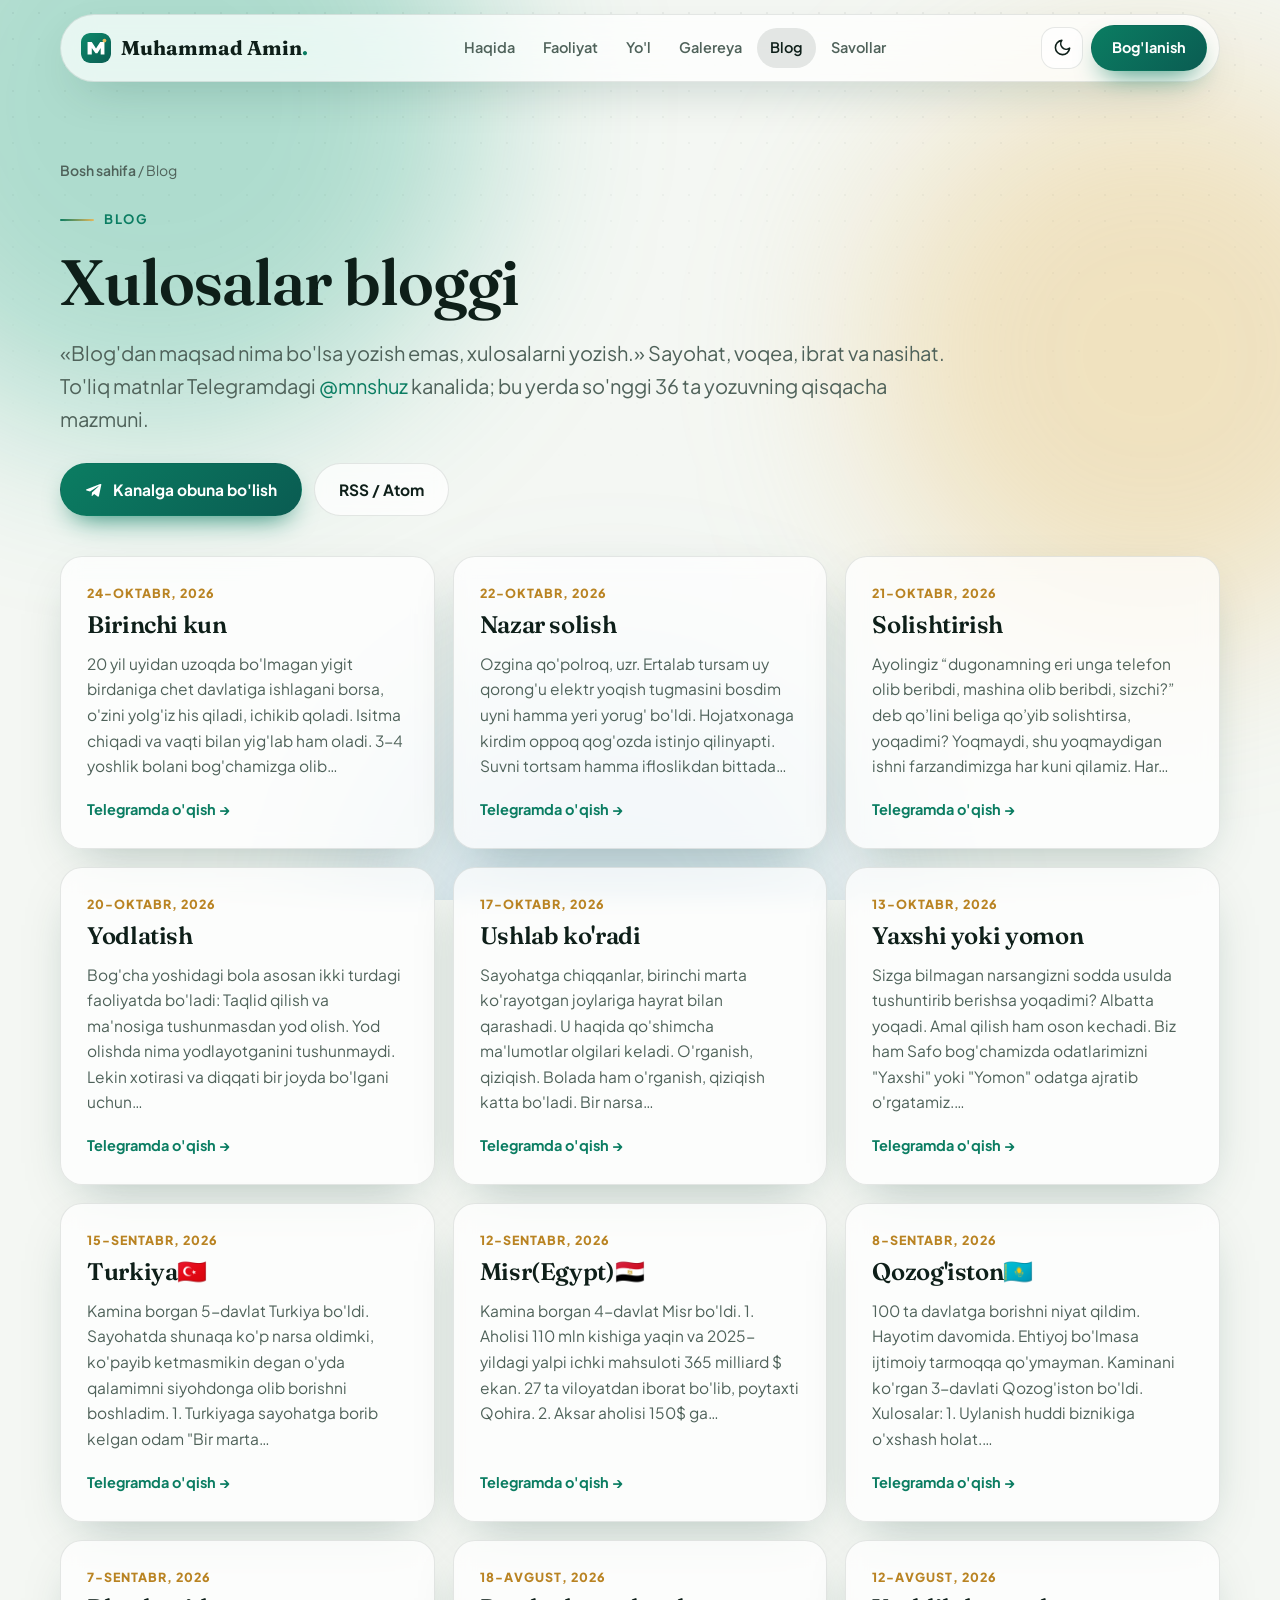
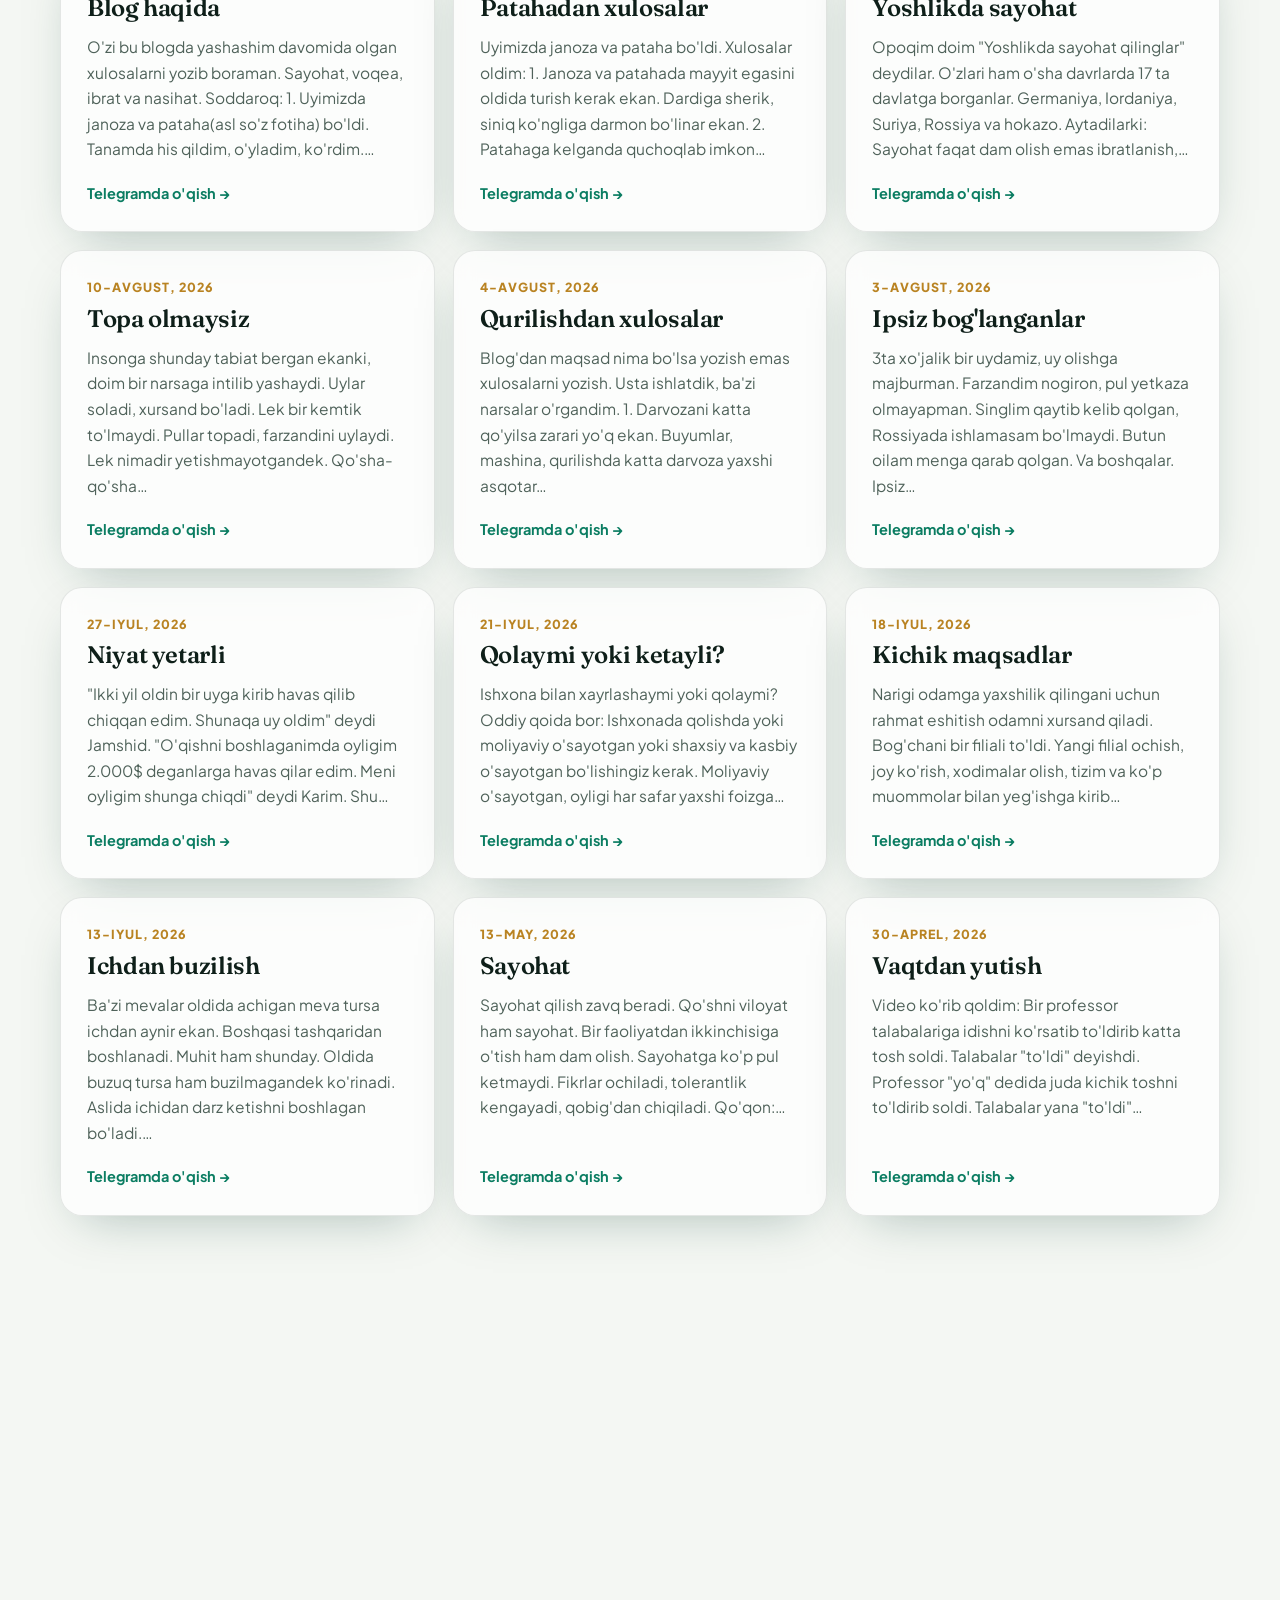
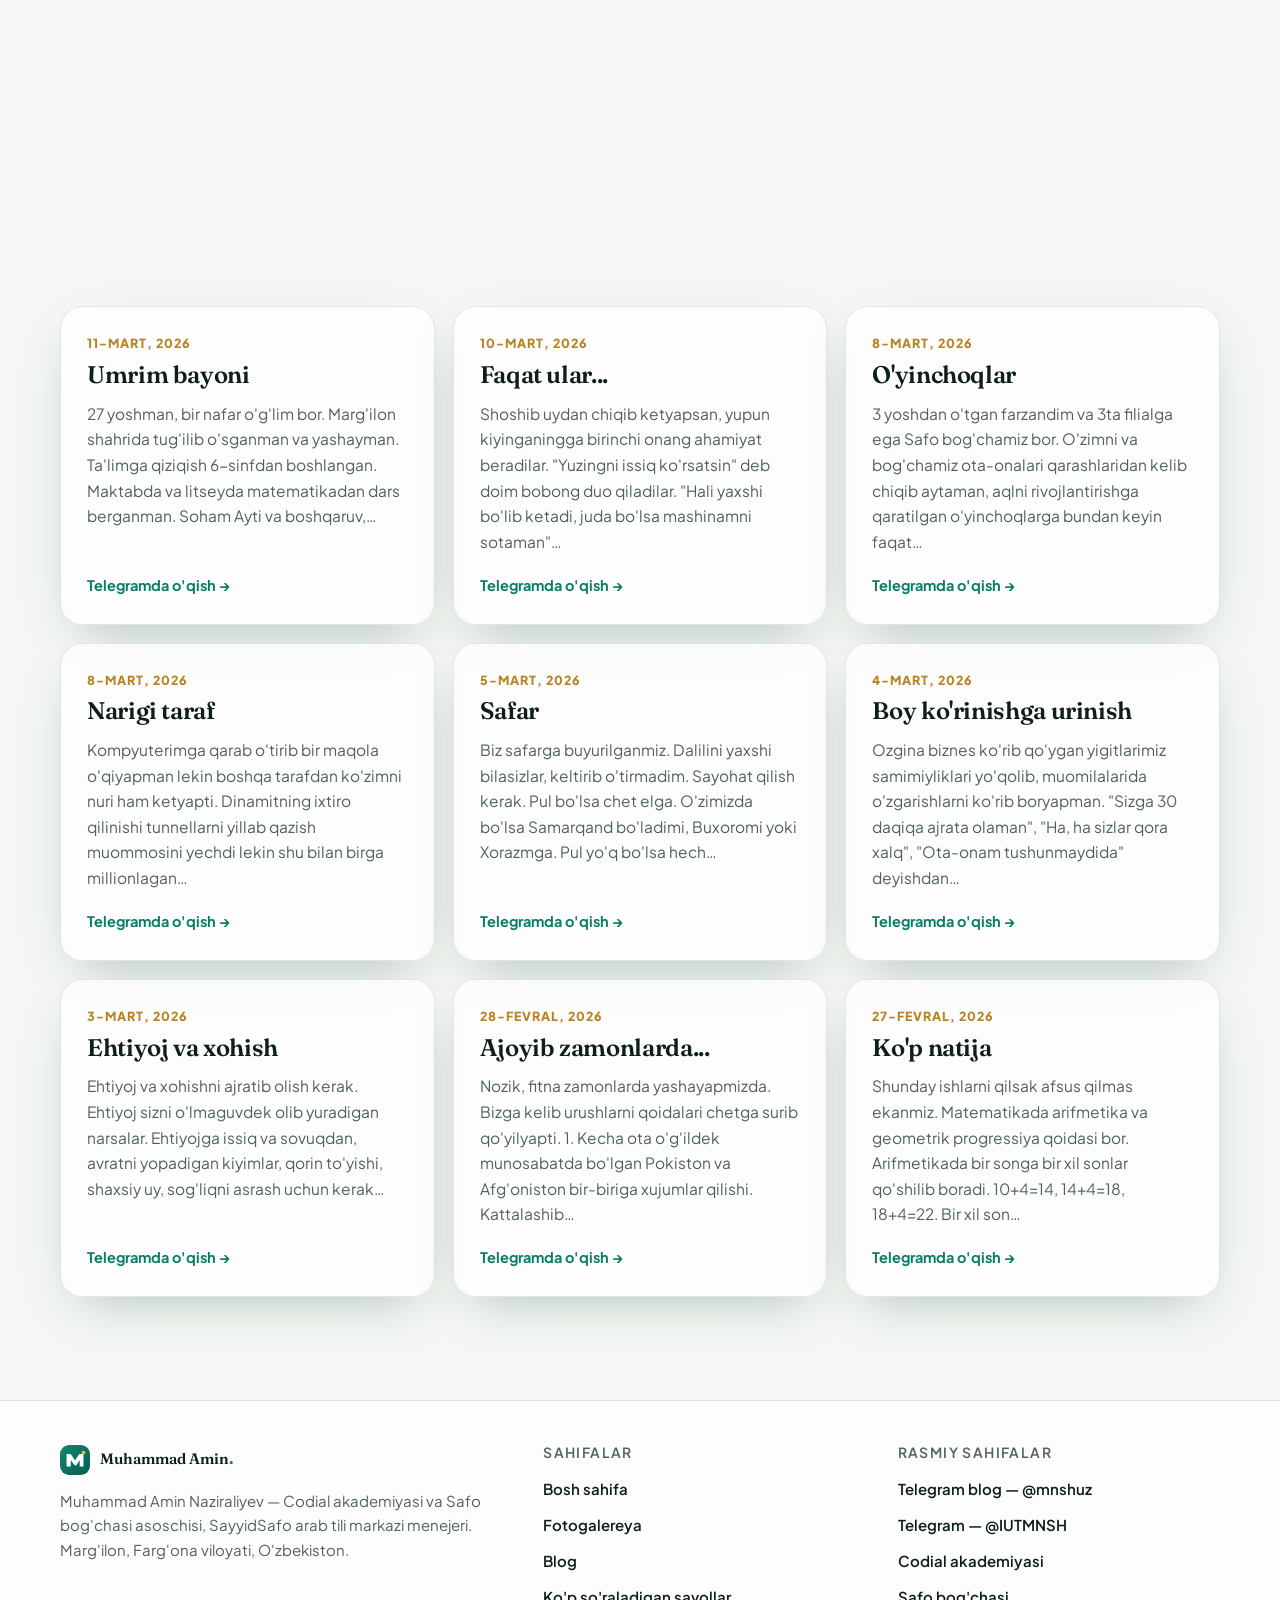
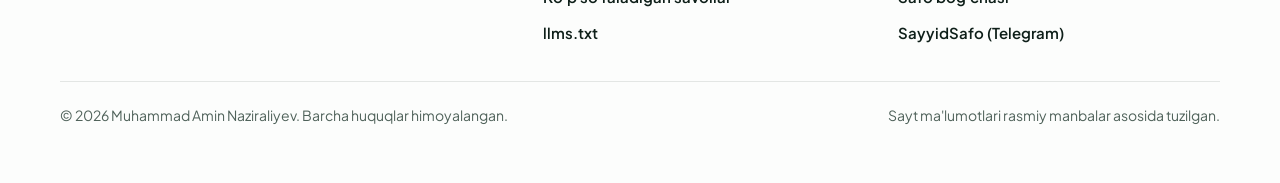
==== commit 8fa723f9: "Build for mnsh.uz Co-Authored-By: Claude Sonnet 5.5 <noreply@anthropic.com>" ====
--- a/blog/index.html
+++ b/blog/index.html
@@ -8,43 +8,43 @@
 <meta name="author" content="Muhammad Amin Naziraliyev">
 <meta name="robots" content="index, follow, max-image-preview:large, max-snippet:-1, max-video-preview:-1">
 <meta name="theme-color" content="#f4f7f3">
-<link rel="canonical" href="https://ilhomjon1502.github.io/mnsh/blog/">
-<link rel="alternate" hreflang="uz" href="https://ilhomjon1502.github.io/mnsh/blog/">
-<link rel="alternate" hreflang="x-default" href="https://ilhomjon1502.github.io/mnsh/blog/">
-<link rel="alternate" type="application/atom+xml" title="Muhammad Amin Naziraliyev — blog" href="https://ilhomjon1502.github.io/mnsh/feed.xml">
-<link rel="alternate" type="text/markdown" title="llms.txt" href="https://ilhomjon1502.github.io/mnsh/llms.txt">
-<link rel="icon" href="/mnsh/favicon.svg" type="image/svg+xml">
-<link rel="icon" href="/mnsh/favicon.ico" sizes="48x48">
-<link rel="apple-touch-icon" href="/mnsh/assets/img/apple-touch-icon.png">
-<link rel="manifest" href="/mnsh/site.webmanifest">
+<link rel="canonical" href="https://mnsh.uz/blog/">
+<link rel="alternate" hreflang="uz" href="https://mnsh.uz/blog/">
+<link rel="alternate" hreflang="x-default" href="https://mnsh.uz/blog/">
+<link rel="alternate" type="application/atom+xml" title="Muhammad Amin Naziraliyev — blog" href="https://mnsh.uz/feed.xml">
+<link rel="alternate" type="text/markdown" title="llms.txt" href="https://mnsh.uz/llms.txt">
+<link rel="icon" href="/favicon.svg" type="image/svg+xml">
+<link rel="icon" href="/favicon.ico" sizes="48x48">
+<link rel="apple-touch-icon" href="/assets/img/apple-touch-icon.png">
+<link rel="manifest" href="/site.webmanifest">
 <meta property="og:type" content="website">
 <meta property="og:site_name" content="Muhammad Amin Naziraliyev">
 <meta property="og:locale" content="uz_UZ">
 <meta property="og:title" content="Blog — Muhammad Amin Naziraliyev">
 <meta property="og:description" content="Muhammad Amin Naziraliyev blogi: sayohat, tarbiya, tadbirkorlik va hayotiy xulosalar. So&#x27;nggi yozuvlar sarlavhalari va qisqacha mazmuni, to&#x27;liq matn Telegramda (@mnshuz).">
-<meta property="og:url" content="https://ilhomjon1502.github.io/mnsh/blog/">
-<meta property="og:image" content="https://ilhomjon1502.github.io/mnsh/assets/img/og-cover.jpg">
+<meta property="og:url" content="https://mnsh.uz/blog/">
+<meta property="og:image" content="https://mnsh.uz/assets/img/og-cover.jpg">
 <meta property="og:image:width" content="1200">
 <meta property="og:image:height" content="630">
 <meta property="og:image:alt" content="Muhammad Amin Naziraliyev — Codial akademiyasi va Safo bog&#x27;chasi asoschisi, SayyidSafo arab tili markazi menejeri">
 <meta name="twitter:card" content="summary_large_image">
 <meta name="twitter:title" content="Blog — Muhammad Amin Naziraliyev">
 <meta name="twitter:description" content="Muhammad Amin Naziraliyev blogi: sayohat, tarbiya, tadbirkorlik va hayotiy xulosalar. So&#x27;nggi yozuvlar sarlavhalari va qisqacha mazmuni, to&#x27;liq matn Telegramda (@mnshuz).">
-<meta name="twitter:image" content="https://ilhomjon1502.github.io/mnsh/assets/img/og-cover.jpg">
+<meta name="twitter:image" content="https://mnsh.uz/assets/img/og-cover.jpg">
 <link rel="preconnect" href="https://fonts.googleapis.com">
 <link rel="preconnect" href="https://fonts.gstatic.com" crossorigin>
 <link rel="stylesheet" href="https://fonts.googleapis.com/css2?family=Fraunces:opsz,wght@9..144,500;9..144,600;9..144,700&family=Plus+Jakarta+Sans:wght@400;500;600;700;800&display=swap">
-<link rel="stylesheet" href="/mnsh/assets/css/style.css">
+<link rel="stylesheet" href="/assets/css/style.css">
 <script>(function(){var d=document.documentElement,t;d.classList.add('js');try{t=localStorage.getItem('theme')}catch(e){}if(!t){t=matchMedia('(prefers-color-scheme: dark)').matches?'dark':'light'}d.setAttribute('data-theme',t);setTimeout(function(){if(!window.__ok)d.classList.remove('js')},4000)})()</script>
-<script type="application/ld+json">{"@context":"https://schema.org","@graph":[{"@type":"Person","@id":"https://ilhomjon1502.github.io/mnsh/#person","name":"Muhammad Amin Naziraliyev","givenName":"Muhammad Amin","familyName":"Naziraliyev","additionalName":"Shukurulloh o'g'li","alternateName":["Muhammadamin Naziraliyev","Muhammad Amin","MNSH","Muhammad Amin Naziraliyev Shukurulloh o'g'li","Мухаммад Амин Назиралиев","Muhammad Amin ustoz"],"url":"https://ilhomjon1502.github.io/mnsh/","image":{"@type":"ImageObject","url":"https://ilhomjon1502.github.io/mnsh/assets/img/owner/hero.webp","width":640,"height":640,"caption":"Muhammad Amin Naziraliyev kostyumda, Codial akademiyasi o'quv xonasida"},"description":"Marg'ilonlik ta'lim tadbirkori va ustoz. Codial akademiyasi va Safo bog'chasi asoschisi, SayyidSafo arab tili markazi menejeri, Inha universiteti bitiruvchisi.","jobTitle":["Codial akademiyasi asoschisi","Safo bog'chasi asoschisi","SayyidSafo arab tili markazi menejeri"],"gender":"Male","nationality":{"@type":"Country","name":"O'zbekiston"},"birthPlace":{"@type":"Place","name":"Marg'ilon, Farg'ona viloyati, O'zbekiston"},"homeLocation":{"@type":"Place","name":"Marg'ilon, Farg'ona viloyati, O'zbekiston"},"alumniOf":{"@type":"CollegeOrUniversity","name":"Inha universiteti Toshkentda (Inha University in Tashkent)","sameAs":"https://inha.uz"},"knowsLanguage":["uz","en"],"knowsAbout":["Ta'lim","Ta'lim tadbirkorligi","IT ta'limi","Maktabgacha ta'lim","Dasturlash","Boshqaruv","Arab tili ta'limi"],"worksFor":[{"@id":"https://ilhomjon1502.github.io/mnsh/#codial"},{"@id":"https://ilhomjon1502.github.io/mnsh/#safo"},{"@id":"https://ilhomjon1502.github.io/mnsh/#sayyidsafo"}],"sameAs":["https://t.me/mnshuz","https://t.me/IUTMNSH","https://www.codialinfo.uz","https://safouyi.uz","https://t.me/SayyidSafo"],"mainEntityOfPage":"https://ilhomjon1502.github.io/mnsh/"},{"@type":"WebSite","@id":"https://ilhomjon1502.github.io/mnsh/#website","url":"https://ilhomjon1502.github.io/mnsh/","name":"Muhammad Amin Naziraliyev — rasmiy sayt","inLanguage":"uz","publisher":{"@id":"https://ilhomjon1502.github.io/mnsh/#person"},"about":{"@id":"https://ilhomjon1502.github.io/mnsh/#person"}},{"@type":"BreadcrumbList","itemListElement":[{"@type":"ListItem","position":1,"name":"Bosh sahifa","item":"https://ilhomjon1502.github.io/mnsh/"},{"@type":"ListItem","position":2,"name":"Blog","item":"https://ilhomjon1502.github.io/mnsh/blog/"}]},{"@type":"Blog","@id":"https://ilhomjon1502.github.io/mnsh/blog/#blog","url":"https://ilhomjon1502.github.io/mnsh/blog/","name":"Muhammad Amin Naziraliyev blogi","inLanguage":"uz","author":{"@id":"https://ilhomjon1502.github.io/mnsh/#person"},"isPartOf":{"@id":"https://ilhomjon1502.github.io/mnsh/#website"},"sameAs":"https://t.me/mnshuz","blogPost":[{"@type":"BlogPosting","headline":"Birinchi kun","description":"20 yil uyidan uzoqda bo'lmagan yigit birdaniga chet davlatiga ishlagani borsa, o'zini yolg'iz his qiladi, ichikib qoladi. Isitma chiqadi va vaqti bilan yig'lab ham oladi. 3-4 yoshlik bolani bog'chamizga olib…","url":"https://t.me/mnshuz/2929","datePublished":"2026-10-24","inLanguage":"uz","author":{"@id":"https://ilhomjon1502.github.io/mnsh/#person"},"mainEntityOfPage":"https://t.me/mnshuz/2929"},{"@type":"BlogPosting","headline":"Nazar solish","description":"Ozgina qo'polroq, uzr. Ertalab tursam uy qorong'u elektr yoqish tugmasini bosdim uyni hamma yeri yorug' bo'ldi. Hojatxonaga kirdim oppoq qog'ozda istinjo qilinyapti. Suvni tortsam hamma ifloslikdan bittada…","url":"https://t.me/mnshuz/2928","datePublished":"2026-10-22","inLanguage":"uz","author":{"@id":"https://ilhomjon1502.github.io/mnsh/#person"},"mainEntityOfPage":"https://t.me/mnshuz/2928"},{"@type":"BlogPosting","headline":"Solishtirish","description":"Ayolingiz “dugonamning eri unga telefon olib beribdi, mashina olib beribdi, sizchi?” deb qo’lini beliga qo’yib solishtirsa, yoqadimi? Yoqmaydi, shu yoqmaydigan ishni farzandimizga har kuni qilamiz. Har…","url":"https://t.me/mnshuz/2927","datePublished":"2026-10-21","inLanguage":"uz","author":{"@id":"https://ilhomjon1502.github.io/mnsh/#person"},"mainEntityOfPage":"https://t.me/mnshuz/2927"},{"@type":"BlogPosting","headline":"Yodlatish","description":"Bog'cha yoshidagi bola asosan ikki turdagi faoliyatda bo'ladi: Taqlid qilish va ma'nosiga tushunmasdan yod olish. Yod olishda nima yodlayotganini tushunmaydi. Lekin xotirasi va diqqati bir joyda bo'lgani uchun…","url":"https://t.me/mnshuz/2926","datePublished":"2026-10-20","inLanguage":"uz","author":{"@id":"https://ilhomjon1502.github.io/mnsh/#person"},"mainEntityOfPage":"https://t.me/mnshuz/2926"},{"@type":"BlogPosting","headline":"Ushlab ko'radi","description":"Sayohatga chiqqanlar, birinchi marta ko'rayotgan joylariga hayrat bilan qarashadi. U haqida qo'shimcha ma'lumotlar olgilari keladi. O'rganish, qiziqish. Bolada ham o'rganish, qiziqish katta bo'ladi. Bir narsa…","url":"https://t.me/mnshuz/2925","datePublished":"2026-10-17","inLanguage":"uz","author":{"@id":"https://ilhomjon1502.github.io/mnsh/#person"},"mainEntityOfPage":"https://t.me/mnshuz/2925"},{"@type":"BlogPosting","headline":"Yaxshi yoki yomon","description":"Sizga bilmagan narsangizni sodda usulda tushuntirib berishsa yoqadimi? Albatta yoqadi. Amal qilish ham oson kechadi. Biz ham Safo bog'chamizda odatlarimizni \"Yaxshi\" yoki \"Yomon\" odatga ajratib o'rgatamiz.…","url":"https://t.me/mnshuz/2924","datePublished":"2026-10-13","inLanguage":"uz","author":{"@id":"https://ilhomjon1502.github.io/mnsh/#person"},"mainEntityOfPage":"https://t.me/mnshuz/2924"},{"@type":"BlogPosting","headline":"Turkiya🇹🇷","description":"Kamina borgan 5-davlat Turkiya bo'ldi. Sayohatda shunaqa ko'p narsa oldimki, ko'payib ketmasmikin degan o'yda qalamimni siyohdonga olib borishni boshladim. 1. Turkiyaga sayohatga borib kelgan odam \"Bir marta…","url":"https://t.me/mnshuz/2922","datePublished":"2026-09-15","inLanguage":"uz","author":{"@id":"https://ilhomjon1502.github.io/mnsh/#person"},"mainEntityOfPage":"https://t.me/mnshuz/2922"},{"@type":"BlogPosting","headline":"Misr(Egypt)🇪🇬","description":"Kamina borgan 4-davlat Misr bo'ldi. 1.  Aholisi 110 mln kishiga yaqin va 2025-yildagi yalpi ichki mahsuloti 365 milliard $ ekan.  27 ta viloyatdan iborat bo'lib, poytaxti Qohira. 2. Aksar aholisi 150$ ga…","url":"https://t.me/mnshuz/2921","datePublished":"2026-09-12","inLanguage":"uz","author":{"@id":"https://ilhomjon1502.github.io/mnsh/#person"},"mainEntityOfPage":"https://t.me/mnshuz/2921"},{"@type":"BlogPosting","headline":"Qozog'iston🇰🇿","description":"100 ta davlatga borishni niyat qildim. Hayotim davomida. Ehtiyoj bo'lmasa ijtimoiy tarmoqqa qo'ymayman. Kaminani ko'rgan 3-davlati Qozog'iston bo'ldi. Xulosalar: 1. Uylanish huddi biznikiga o'xshash holat.…","url":"https://t.me/mnshuz/2920","datePublished":"2026-09-08","inLanguage":"uz","author":{"@id":"https://ilhomjon1502.github.io/mnsh/#person"},"mainEntityOfPage":"https://t.me/mnshuz/2920"},{"@type":"BlogPosting","headline":"Blog haqida","description":"O'zi bu blogda yashashim davomida olgan xulosalarni yozib boraman. Sayohat, voqea, ibrat va nasihat. Soddaroq: 1. Uyimizda janoza va pataha(asl so'z fotiha) bo'ldi. Tanamda his qildim, o'yladim, ko'rdim.…","url":"https://t.me/mnshuz/2919","datePublished":"2026-09-07","inLanguage":"uz","author":{"@id":"https://ilhomjon1502.github.io/mnsh/#person"},"mainEntityOfPage":"https://t.me/mnshuz/2919"},{"@type":"BlogPosting","headline":"Patahadan xulosalar","description":"Uyimizda janoza va pataha bo'ldi. Xulosalar oldim: 1. Janoza va patahada mayyit egasini oldida turish kerak ekan. Dardiga sherik, siniq ko'ngliga darmon bo'linar ekan. 2. Patahaga kelganda quchoqlab imkon…","url":"https://t.me/mnshuz/2918","datePublished":"2026-08-18","inLanguage":"uz","author":{"@id":"https://ilhomjon1502.github.io/mnsh/#person"},"mainEntityOfPage":"https://t.me/mnshuz/2918"},{"@type":"BlogPosting","headline":"Yoshlikda sayohat","description":"Opoqim doim \"Yoshlikda sayohat qilinglar\" deydilar. O'zlari ham o'sha davrlarda 17 ta davlatga borganlar. Germaniya, Iordaniya, Suriya, Rossiya va hokazo. Aytadilarki: Sayohat faqat dam olish emas ibratlanish,…","url":"https://t.me/mnshuz/2916","datePublished":"2026-08-12","inLanguage":"uz","author":{"@id":"https://ilhomjon1502.github.io/mnsh/#person"},"mainEntityOfPage":"https://t.me/mnshuz/2916"},{"@type":"BlogPosting","headline":"Topa olmaysiz","description":"Insonga shunday tabiat bergan ekanki, doim bir narsaga intilib yashaydi. Uylar soladi, xursand bo'ladi. Lek bir kemtik to'lmaydi. Pullar topadi, farzandini uylaydi. Lek nimadir yetishmayotgandek. Qo'sha-qo'sha…","url":"https://t.me/mnshuz/2915","datePublished":"2026-08-10","inLanguage":"uz","author":{"@id":"https://ilhomjon1502.github.io/mnsh/#person"},"mainEntityOfPage":"https://t.me/mnshuz/2915"},{"@type":"BlogPosting","headline":"Qurilishdan xulosalar","description":"Blog'dan maqsad nima bo'lsa yozish emas xulosalarni yozish. Usta ishlatdik, ba'zi narsalar o'rgandim. 1. Darvozani katta qo'yilsa zarari yo'q ekan. Buyumlar, mashina, qurilishda katta darvoza yaxshi asqotar…","url":"https://t.me/mnshuz/2914","datePublished":"2026-08-04","inLanguage":"uz","author":{"@id":"https://ilhomjon1502.github.io/mnsh/#person"},"mainEntityOfPage":"https://t.me/mnshuz/2914"},{"@type":"BlogPosting","headline":"Ipsiz bog'langanlar","description":"3ta xo'jalik bir uydamiz, uy olishga majburman. Farzandim nogiron, pul yetkaza olmayapman. Singlim qaytib kelib qolgan, Rossiyada ishlamasam bo'lmaydi. Butun oilam menga qarab qolgan. Va boshqalar. Ipsiz…","url":"https://t.me/mnshuz/2913","datePublished":"2026-08-03","inLanguage":"uz","author":{"@id":"https://ilhomjon1502.github.io/mnsh/#person"},"mainEntityOfPage":"https://t.me/mnshuz/2913"},{"@type":"BlogPosting","headline":"Niyat yetarli","description":"\"Ikki yil oldin bir uyga kirib havas qilib chiqqan edim. Shunaqa uy oldim\" deydi Jamshid. \"O'qishni boshlaganimda oyligim 2.000$ deganlarga havas qilar edim. Meni oyligim shunga chiqdi\" deydi Karim. Shu…","url":"https://t.me/mnshuz/2912","datePublished":"2026-07-27","inLanguage":"uz","author":{"@id":"https://ilhomjon1502.github.io/mnsh/#person"},"mainEntityOfPage":"https://t.me/mnshuz/2912"},{"@type":"BlogPosting","headline":"Qolaymi yoki ketayli?","description":"Ishxona bilan xayrlashaymi yoki qolaymi? Oddiy qoida bor: Ishxonada qolishda yoki moliyaviy o'sayotgan yoki shaxsiy va kasbiy o'sayotgan bo'lishingiz kerak. Moliyaviy o'sayotgan, oyligi har safar yaxshi foizga…","url":"https://t.me/mnshuz/2911","datePublished":"2026-07-21","inLanguage":"uz","author":{"@id":"https://ilhomjon1502.github.io/mnsh/#person"},"mainEntityOfPage":"https://t.me/mnshuz/2911"},{"@type":"BlogPosting","headline":"Kichik maqsadlar","description":"Narigi odamga yaxshilik qilingani uchun rahmat eshitish odamni xursand qiladi. Bog'chani bir filiali to'ldi. Yangi filial ochish, joy ko'rish, xodimalar olish, tizim va ko'p muommolar bilan yeg'ishga kirib…","url":"https://t.me/mnshuz/2910","datePublished":"2026-07-18","inLanguage":"uz","author":{"@id":"https://ilhomjon1502.github.io/mnsh/#person"},"mainEntityOfPage":"https://t.me/mnshuz/2910"},{"@type":"BlogPosting","headline":"Ichdan buzilish","description":"Ba'zi mevalar oldida achigan meva tursa ichdan aynir ekan. Boshqasi tashqaridan boshlanadi. Muhit ham shunday. Oldida buzuq tursa ham buzilmagandek ko'rinadi. Aslida ichidan darz ketishni boshlagan bo'ladi.…","url":"https://t.me/mnshuz/2909","datePublished":"2026-07-13","inLanguage":"uz","author":{"@id":"https://ilhomjon1502.github.io/mnsh/#person"},"mainEntityOfPage":"https://t.me/mnshuz/2909"},{"@type":"BlogPosting","headline":"Sayohat","description":"Sayohat qilish zavq beradi. Qo'shni viloyat ham sayohat. Bir faoliyatdan ikkinchisiga o'tish ham dam olish. Sayohatga ko'p pul ketmaydi. Fikrlar ochiladi, tolerantlik kengayadi, qobig'dan chiqiladi. Qo'qon:…","url":"https://t.me/mnshuz/2905","datePublished":"2026-05-13","inLanguage":"uz","author":{"@id":"https://ilhomjon1502.github.io/mnsh/#person"},"mainEntityOfPage":"https://t.me/mnshuz/2905"},{"@type":"BlogPosting","headline":"Vaqtdan yutish","description":"Video ko'rib qoldim: Bir professor talabalariga idishni ko'rsatib to'ldirib katta tosh soldi. Talabalar \"to'ldi\" deyishdi. Professor \"yo'q\" dedida juda kichik toshni to'ldirib soldi. Talabalar yana \"to'ldi\"…","url":"https://t.me/mnshuz/2879","datePublished":"2026-04-30","inLanguage":"uz","author":{"@id":"https://ilhomjon1502.github.io/mnsh/#person"},"mainEntityOfPage":"https://t.me/mnshuz/2879"},{"@type":"BlogPosting","headline":"Ta'lim o'sishi","description":"Hozirga kelib 38 mln aholimiz bo'lsa, 14-30 yoshgacha bo'lganlari 9,5 mln ni tashkil qilar ekan. Bu degani deyarli 25%. Undan tashqari har yili 250 ming oila qurilmoqda. Oilalarga nisbatan olsak bundan keyin…","url":"https://t.me/mnshuz/2878","datePublished":"2026-04-29","inLanguage":"uz","author":{"@id":"https://ilhomjon1502.github.io/mnsh/#person"},"mainEntityOfPage":"https://t.me/mnshuz/2878"},{"@type":"BlogPosting","headline":"Imkoniyat berish","description":"Yoshligimizda blur degan o'yin bo'lar edi. Yo'lga qarab mashina tashlanar, yo'lni hisobga olmasdan hammasiga bir xil mashina tanlansa yutkazishingiz foizi oshib ketar edi. Demak iqtidorga qarab kasb, yo'nalish…","url":"https://t.me/mnshuz/2877","datePublished":"2026-04-28","inLanguage":"uz","author":{"@id":"https://ilhomjon1502.github.io/mnsh/#person"},"mainEntityOfPage":"https://t.me/mnshuz/2877"},{"@type":"BlogPosting","headline":"O'tib ketish","description":"Misol: Ertalab 09:00 da majlisingiz bor. Uyg'otgichni 08:00 ga qo'ydingiz. Ertalab vahima bilan uyg'onsangiz 07:30 bo'lgan bo'ladi. Xotirjam tortasiz. Ko'zingiz sal ilinadi, keyin yana vahima bilan uyg'onasiz…","url":"https://t.me/mnshuz/2876","datePublished":"2026-04-27","inLanguage":"uz","author":{"@id":"https://ilhomjon1502.github.io/mnsh/#person"},"mainEntityOfPage":"https://t.me/mnshuz/2876"},{"@type":"BlogPosting","headline":"Nonushta","description":"Marg'ilonda nahorgi oshni nonushta deyiladi. Ba'zi odatlar shunchalik singib ketganki o'zimiz uchun bilinmaydi lekin tashqaridan ajoyib ko'rinadi. 1. To'yxonaga kirishda bitta odam \"Qo'llarni yuvib olamiz\" deb…","url":"https://t.me/mnshuz/2875","datePublished":"2026-04-26","inLanguage":"uz","author":{"@id":"https://ilhomjon1502.github.io/mnsh/#person"},"mainEntityOfPage":"https://t.me/mnshuz/2875"},{"@type":"BlogPosting","headline":"Bir fursat","description":"Mashinasi borlar biladi, bir payt keladi boshimiz mashinani ustaga ko'rsatishdan chiqmaydi. Ko'p yeridan muommo chiqaveradi. Tuzataverasiz, tuzataverasiz. Ijodkor, ilm odamida ham shunday. Ilm olish keyin…","url":"https://t.me/mnshuz/2874","datePublished":"2026-04-23","inLanguage":"uz","author":{"@id":"https://ilhomjon1502.github.io/mnsh/#person"},"mainEntityOfPage":"https://t.me/mnshuz/2874"},{"@type":"BlogPosting","headline":"Blog da nimalar yozaman","description":"1. Suv gap emas hayotimizda foydalanishimiz kerak bo'lgan ishlarni yozaman. 2. Ba'zida amaliyotdan yoki fikrdan emas qalbdan keladigan gaplar yozib turaman. Ular vaqti yoki tartibi bo'lmaydi. 3. Aksar…","url":"https://t.me/mnshuz/2864","datePublished":"2026-03-12","inLanguage":"uz","author":{"@id":"https://ilhomjon1502.github.io/mnsh/#person"},"mainEntityOfPage":"https://t.me/mnshuz/2864"},{"@type":"BlogPosting","headline":"Umrim bayoni","description":"27 yoshman, bir nafar o'g'lim bor. Marg'ilon shahrida tug'ilib o'sganman va yashayman. Ta'limga qiziqish 6-sinfdan boshlangan. Maktabda va litseyda matematikadan dars berganman. Soham Ayti va boshqaruv,…","url":"https://t.me/mnshuz/2863","datePublished":"2026-03-11","inLanguage":"uz","author":{"@id":"https://ilhomjon1502.github.io/mnsh/#person"},"mainEntityOfPage":"https://t.me/mnshuz/2863"},{"@type":"BlogPosting","headline":"Faqat ular...","description":"Shoshib uydan chiqib ketyapsan, yupun kiyinganingga birinchi onang ahamiyat beradilar. \"Yuzingni issiq ko'rsatsin\" deb doim bobong duo qiladilar. \"Hali yaxshi bo'lib ketadi, juda bo'lsa mashinamni sotaman\"…","url":"https://t.me/mnshuz/2862","datePublished":"2026-03-10","inLanguage":"uz","author":{"@id":"https://ilhomjon1502.github.io/mnsh/#person"},"mainEntityOfPage":"https://t.me/mnshuz/2862"},{"@type":"BlogPosting","headline":"O'yinchoqlar","description":"3 yoshdan o'tgan farzandim va 3ta filialga ega Safo bog'chamiz bor. O'zimni va bog'chamiz ota-onalari qarashlaridan kelib chiqib aytaman, aqlni rivojlantirishga qaratilgan o'yinchoqlarga bundan keyin faqat…","url":"https://t.me/mnshuz/2860","datePublished":"2026-03-08","inLanguage":"uz","author":{"@id":"https://ilhomjon1502.github.io/mnsh/#person"},"mainEntityOfPage":"https://t.me/mnshuz/2860"},{"@type":"BlogPosting","headline":"Narigi taraf","description":"Kompyuterimga qarab o'tirib bir maqola o'qiyapman lekin boshqa tarafdan ko'zimni nuri ham ketyapti. Dinamitning ixtiro qilinishi tunnellarni yillab qazish muommosini yechdi lekin shu bilan birga millionlagan…","url":"https://t.me/mnshuz/2861","datePublished":"2026-03-08","inLanguage":"uz","author":{"@id":"https://ilhomjon1502.github.io/mnsh/#person"},"mainEntityOfPage":"https://t.me/mnshuz/2861"},{"@type":"BlogPosting","headline":"Safar","description":"Biz safarga buyurilganmiz. Dalilini yaxshi bilasizlar, keltirib o'tirmadim. Sayohat qilish kerak. Pul bo'lsa chet elga. O'zimizda bo'lsa Samarqand bo'ladimi, Buxoromi yoki Xorazmga. Pul yo'q bo'lsa hech…","url":"https://t.me/mnshuz/2859","datePublished":"2026-03-05","inLanguage":"uz","author":{"@id":"https://ilhomjon1502.github.io/mnsh/#person"},"mainEntityOfPage":"https://t.me/mnshuz/2859"},{"@type":"BlogPosting","headline":"Boy ko'rinishga urinish","description":"Ozgina biznes ko'rib qo'ygan yigitlarimiz samimiyliklari yo'qolib, muomilalarida o'zgarishlarni ko'rib boryapman. \"Sizga 30 daqiqa ajrata olaman\", \"Ha, ha sizlar qora xalq\", \"Ota-onam tushunmaydida\" deyishdan…","url":"https://t.me/mnshuz/2858","datePublished":"2026-03-04","inLanguage":"uz","author":{"@id":"https://ilhomjon1502.github.io/mnsh/#person"},"mainEntityOfPage":"https://t.me/mnshuz/2858"},{"@type":"BlogPosting","headline":"Ehtiyoj va xohish","description":"Ehtiyoj va xohishni ajratib olish kerak. Ehtiyoj sizni o'lmaguvdek olib yuradigan narsalar. Ehtiyojga issiq va sovuqdan, avratni yopadigan kiyimlar, qorin to'yishi, shaxsiy uy, sog'liqni asrash uchun kerak…","url":"https://t.me/mnshuz/2857","datePublished":"2026-03-03","inLanguage":"uz","author":{"@id":"https://ilhomjon1502.github.io/mnsh/#person"},"mainEntityOfPage":"https://t.me/mnshuz/2857"},{"@type":"BlogPosting","headline":"Ajoyib zamonlarda...","description":"Nozik, fitna zamonlarda yashayapmizda. Bizga kelib urushlarni qoidalari chetga surib qo'yilyapti. 1. Kecha ota o'g'ildek munosabatda bo'lgan Pokiston va Afg'oniston bir-biriga xujumlar qilishi. Kattalashib…","url":"https://t.me/mnshuz/2856","datePublished":"2026-02-28","inLanguage":"uz","author":{"@id":"https://ilhomjon1502.github.io/mnsh/#person"},"mainEntityOfPage":"https://t.me/mnshuz/2856"},{"@type":"BlogPosting","headline":"Ko'p natija","description":"Shunday ishlarni qilsak afsus qilmas ekanmiz. Matematikada arifmetika va geometrik progressiya qoidasi bor. Arifmetikada bir songa bir xil sonlar qo'shilib boradi. 10+4=14, 14+4=18, 18+4=22. Bir xil son…","url":"https://t.me/mnshuz/2855","datePublished":"2026-02-27","inLanguage":"uz","author":{"@id":"https://ilhomjon1502.github.io/mnsh/#person"},"mainEntityOfPage":"https://t.me/mnshuz/2855"}]}]}</script>
+<script type="application/ld+json">{"@context":"https://schema.org","@graph":[{"@type":"Person","@id":"https://mnsh.uz/#person","name":"Muhammad Amin Naziraliyev","givenName":"Muhammad Amin","familyName":"Naziraliyev","additionalName":"Shukurulloh o'g'li","alternateName":["Muhammadamin Naziraliyev","Muhammad Amin","MNSH","Muhammad Amin Naziraliyev Shukurulloh o'g'li","Мухаммад Амин Назиралиев","Muhammad Amin ustoz"],"url":"https://mnsh.uz/","image":{"@type":"ImageObject","url":"https://mnsh.uz/assets/img/owner/hero.webp","width":640,"height":640,"caption":"Muhammad Amin Naziraliyev kostyumda, Codial akademiyasi o'quv xonasida"},"description":"Marg'ilonlik ta'lim tadbirkori va ustoz. Codial akademiyasi va Safo bog'chasi asoschisi, SayyidSafo arab tili markazi menejeri, Inha universiteti bitiruvchisi.","jobTitle":["Codial akademiyasi asoschisi","Safo bog'chasi asoschisi","SayyidSafo arab tili markazi menejeri"],"gender":"Male","nationality":{"@type":"Country","name":"O'zbekiston"},"birthPlace":{"@type":"Place","name":"Marg'ilon, Farg'ona viloyati, O'zbekiston"},"homeLocation":{"@type":"Place","name":"Marg'ilon, Farg'ona viloyati, O'zbekiston"},"alumniOf":{"@type":"CollegeOrUniversity","name":"Inha universiteti Toshkentda (Inha University in Tashkent)","sameAs":"https://inha.uz"},"knowsLanguage":["uz","en"],"knowsAbout":["Ta'lim","Ta'lim tadbirkorligi","IT ta'limi","Maktabgacha ta'lim","Dasturlash","Boshqaruv","Arab tili ta'limi"],"worksFor":[{"@id":"https://mnsh.uz/#codial"},{"@id":"https://mnsh.uz/#safo"},{"@id":"https://mnsh.uz/#sayyidsafo"}],"sameAs":["https://t.me/mnshuz","https://t.me/IUTMNSH","https://www.codialinfo.uz","https://safouyi.uz","https://t.me/SayyidSafo"],"mainEntityOfPage":"https://mnsh.uz/"},{"@type":"WebSite","@id":"https://mnsh.uz/#website","url":"https://mnsh.uz/","name":"Muhammad Amin Naziraliyev — rasmiy sayt","inLanguage":"uz","publisher":{"@id":"https://mnsh.uz/#person"},"about":{"@id":"https://mnsh.uz/#person"}},{"@type":"BreadcrumbList","itemListElement":[{"@type":"ListItem","position":1,"name":"Bosh sahifa","item":"https://mnsh.uz/"},{"@type":"ListItem","position":2,"name":"Blog","item":"https://mnsh.uz/blog/"}]},{"@type":"Blog","@id":"https://mnsh.uz/blog/#blog","url":"https://mnsh.uz/blog/","name":"Muhammad Amin Naziraliyev blogi","inLanguage":"uz","author":{"@id":"https://mnsh.uz/#person"},"isPartOf":{"@id":"https://mnsh.uz/#website"},"sameAs":"https://t.me/mnshuz","blogPost":[{"@type":"BlogPosting","headline":"Birinchi kun","description":"20 yil uyidan uzoqda bo'lmagan yigit birdaniga chet davlatiga ishlagani borsa, o'zini yolg'iz his qiladi, ichikib qoladi. Isitma chiqadi va vaqti bilan yig'lab ham oladi. 3-4 yoshlik bolani bog'chamizga olib…","url":"https://t.me/mnshuz/2929","datePublished":"2026-10-24","inLanguage":"uz","author":{"@id":"https://mnsh.uz/#person"},"mainEntityOfPage":"https://t.me/mnshuz/2929"},{"@type":"BlogPosting","headline":"Nazar solish","description":"Ozgina qo'polroq, uzr. Ertalab tursam uy qorong'u elektr yoqish tugmasini bosdim uyni hamma yeri yorug' bo'ldi. Hojatxonaga kirdim oppoq qog'ozda istinjo qilinyapti. Suvni tortsam hamma ifloslikdan bittada…","url":"https://t.me/mnshuz/2928","datePublished":"2026-10-22","inLanguage":"uz","author":{"@id":"https://mnsh.uz/#person"},"mainEntityOfPage":"https://t.me/mnshuz/2928"},{"@type":"BlogPosting","headline":"Solishtirish","description":"Ayolingiz “dugonamning eri unga telefon olib beribdi, mashina olib beribdi, sizchi?” deb qo’lini beliga qo’yib solishtirsa, yoqadimi? Yoqmaydi, shu yoqmaydigan ishni farzandimizga har kuni qilamiz. Har…","url":"https://t.me/mnshuz/2927","datePublished":"2026-10-21","inLanguage":"uz","author":{"@id":"https://mnsh.uz/#person"},"mainEntityOfPage":"https://t.me/mnshuz/2927"},{"@type":"BlogPosting","headline":"Yodlatish","description":"Bog'cha yoshidagi bola asosan ikki turdagi faoliyatda bo'ladi: Taqlid qilish va ma'nosiga tushunmasdan yod olish. Yod olishda nima yodlayotganini tushunmaydi. Lekin xotirasi va diqqati bir joyda bo'lgani uchun…","url":"https://t.me/mnshuz/2926","datePublished":"2026-10-20","inLanguage":"uz","author":{"@id":"https://mnsh.uz/#person"},"mainEntityOfPage":"https://t.me/mnshuz/2926"},{"@type":"BlogPosting","headline":"Ushlab ko'radi","description":"Sayohatga chiqqanlar, birinchi marta ko'rayotgan joylariga hayrat bilan qarashadi. U haqida qo'shimcha ma'lumotlar olgilari keladi. O'rganish, qiziqish. Bolada ham o'rganish, qiziqish katta bo'ladi. Bir narsa…","url":"https://t.me/mnshuz/2925","datePublished":"2026-10-17","inLanguage":"uz","author":{"@id":"https://mnsh.uz/#person"},"mainEntityOfPage":"https://t.me/mnshuz/2925"},{"@type":"BlogPosting","headline":"Yaxshi yoki yomon","description":"Sizga bilmagan narsangizni sodda usulda tushuntirib berishsa yoqadimi? Albatta yoqadi. Amal qilish ham oson kechadi. Biz ham Safo bog'chamizda odatlarimizni \"Yaxshi\" yoki \"Yomon\" odatga ajratib o'rgatamiz.…","url":"https://t.me/mnshuz/2924","datePublished":"2026-10-13","inLanguage":"uz","author":{"@id":"https://mnsh.uz/#person"},"mainEntityOfPage":"https://t.me/mnshuz/2924"},{"@type":"BlogPosting","headline":"Turkiya🇹🇷","description":"Kamina borgan 5-davlat Turkiya bo'ldi. Sayohatda shunaqa ko'p narsa oldimki, ko'payib ketmasmikin degan o'yda qalamimni siyohdonga olib borishni boshladim. 1. Turkiyaga sayohatga borib kelgan odam \"Bir marta…","url":"https://t.me/mnshuz/2922","datePublished":"2026-09-15","inLanguage":"uz","author":{"@id":"https://mnsh.uz/#person"},"mainEntityOfPage":"https://t.me/mnshuz/2922"},{"@type":"BlogPosting","headline":"Misr(Egypt)🇪🇬","description":"Kamina borgan 4-davlat Misr bo'ldi. 1.  Aholisi 110 mln kishiga yaqin va 2025-yildagi yalpi ichki mahsuloti 365 milliard $ ekan.  27 ta viloyatdan iborat bo'lib, poytaxti Qohira. 2. Aksar aholisi 150$ ga…","url":"https://t.me/mnshuz/2921","datePublished":"2026-09-12","inLanguage":"uz","author":{"@id":"https://mnsh.uz/#person"},"mainEntityOfPage":"https://t.me/mnshuz/2921"},{"@type":"BlogPosting","headline":"Qozog'iston🇰🇿","description":"100 ta davlatga borishni niyat qildim. Hayotim davomida. Ehtiyoj bo'lmasa ijtimoiy tarmoqqa qo'ymayman. Kaminani ko'rgan 3-davlati Qozog'iston bo'ldi. Xulosalar: 1. Uylanish huddi biznikiga o'xshash holat.…","url":"https://t.me/mnshuz/2920","datePublished":"2026-09-08","inLanguage":"uz","author":{"@id":"https://mnsh.uz/#person"},"mainEntityOfPage":"https://t.me/mnshuz/2920"},{"@type":"BlogPosting","headline":"Blog haqida","description":"O'zi bu blogda yashashim davomida olgan xulosalarni yozib boraman. Sayohat, voqea, ibrat va nasihat. Soddaroq: 1. Uyimizda janoza va pataha(asl so'z fotiha) bo'ldi. Tanamda his qildim, o'yladim, ko'rdim.…","url":"https://t.me/mnshuz/2919","datePublished":"2026-09-07","inLanguage":"uz","author":{"@id":"https://mnsh.uz/#person"},"mainEntityOfPage":"https://t.me/mnshuz/2919"},{"@type":"BlogPosting","headline":"Patahadan xulosalar","description":"Uyimizda janoza va pataha bo'ldi. Xulosalar oldim: 1. Janoza va patahada mayyit egasini oldida turish kerak ekan. Dardiga sherik, siniq ko'ngliga darmon bo'linar ekan. 2. Patahaga kelganda quchoqlab imkon…","url":"https://t.me/mnshuz/2918","datePublished":"2026-08-18","inLanguage":"uz","author":{"@id":"https://mnsh.uz/#person"},"mainEntityOfPage":"https://t.me/mnshuz/2918"},{"@type":"BlogPosting","headline":"Yoshlikda sayohat","description":"Opoqim doim \"Yoshlikda sayohat qilinglar\" deydilar. O'zlari ham o'sha davrlarda 17 ta davlatga borganlar. Germaniya, Iordaniya, Suriya, Rossiya va hokazo. Aytadilarki: Sayohat faqat dam olish emas ibratlanish,…","url":"https://t.me/mnshuz/2916","datePublished":"2026-08-12","inLanguage":"uz","author":{"@id":"https://mnsh.uz/#person"},"mainEntityOfPage":"https://t.me/mnshuz/2916"},{"@type":"BlogPosting","headline":"Topa olmaysiz","description":"Insonga shunday tabiat bergan ekanki, doim bir narsaga intilib yashaydi. Uylar soladi, xursand bo'ladi. Lek bir kemtik to'lmaydi. Pullar topadi, farzandini uylaydi. Lek nimadir yetishmayotgandek. Qo'sha-qo'sha…","url":"https://t.me/mnshuz/2915","datePublished":"2026-08-10","inLanguage":"uz","author":{"@id":"https://mnsh.uz/#person"},"mainEntityOfPage":"https://t.me/mnshuz/2915"},{"@type":"BlogPosting","headline":"Qurilishdan xulosalar","description":"Blog'dan maqsad nima bo'lsa yozish emas xulosalarni yozish. Usta ishlatdik, ba'zi narsalar o'rgandim. 1. Darvozani katta qo'yilsa zarari yo'q ekan. Buyumlar, mashina, qurilishda katta darvoza yaxshi asqotar…","url":"https://t.me/mnshuz/2914","datePublished":"2026-08-04","inLanguage":"uz","author":{"@id":"https://mnsh.uz/#person"},"mainEntityOfPage":"https://t.me/mnshuz/2914"},{"@type":"BlogPosting","headline":"Ipsiz bog'langanlar","description":"3ta xo'jalik bir uydamiz, uy olishga majburman. Farzandim nogiron, pul yetkaza olmayapman. Singlim qaytib kelib qolgan, Rossiyada ishlamasam bo'lmaydi. Butun oilam menga qarab qolgan. Va boshqalar. Ipsiz…","url":"https://t.me/mnshuz/2913","datePublished":"2026-08-03","inLanguage":"uz","author":{"@id":"https://mnsh.uz/#person"},"mainEntityOfPage":"https://t.me/mnshuz/2913"},{"@type":"BlogPosting","headline":"Niyat yetarli","description":"\"Ikki yil oldin bir uyga kirib havas qilib chiqqan edim. Shunaqa uy oldim\" deydi Jamshid. \"O'qishni boshlaganimda oyligim 2.000$ deganlarga havas qilar edim. Meni oyligim shunga chiqdi\" deydi Karim. Shu…","url":"https://t.me/mnshuz/2912","datePublished":"2026-07-27","inLanguage":"uz","author":{"@id":"https://mnsh.uz/#person"},"mainEntityOfPage":"https://t.me/mnshuz/2912"},{"@type":"BlogPosting","headline":"Qolaymi yoki ketayli?","description":"Ishxona bilan xayrlashaymi yoki qolaymi? Oddiy qoida bor: Ishxonada qolishda yoki moliyaviy o'sayotgan yoki shaxsiy va kasbiy o'sayotgan bo'lishingiz kerak. Moliyaviy o'sayotgan, oyligi har safar yaxshi foizga…","url":"https://t.me/mnshuz/2911","datePublished":"2026-07-21","inLanguage":"uz","author":{"@id":"https://mnsh.uz/#person"},"mainEntityOfPage":"https://t.me/mnshuz/2911"},{"@type":"BlogPosting","headline":"Kichik maqsadlar","description":"Narigi odamga yaxshilik qilingani uchun rahmat eshitish odamni xursand qiladi. Bog'chani bir filiali to'ldi. Yangi filial ochish, joy ko'rish, xodimalar olish, tizim va ko'p muommolar bilan yeg'ishga kirib…","url":"https://t.me/mnshuz/2910","datePublished":"2026-07-18","inLanguage":"uz","author":{"@id":"https://mnsh.uz/#person"},"mainEntityOfPage":"https://t.me/mnshuz/2910"},{"@type":"BlogPosting","headline":"Ichdan buzilish","description":"Ba'zi mevalar oldida achigan meva tursa ichdan aynir ekan. Boshqasi tashqaridan boshlanadi. Muhit ham shunday. Oldida buzuq tursa ham buzilmagandek ko'rinadi. Aslida ichidan darz ketishni boshlagan bo'ladi.…","url":"https://t.me/mnshuz/2909","datePublished":"2026-07-13","inLanguage":"uz","author":{"@id":"https://mnsh.uz/#person"},"mainEntityOfPage":"https://t.me/mnshuz/2909"},{"@type":"BlogPosting","headline":"Sayohat","description":"Sayohat qilish zavq beradi. Qo'shni viloyat ham sayohat. Bir faoliyatdan ikkinchisiga o'tish ham dam olish. Sayohatga ko'p pul ketmaydi. Fikrlar ochiladi, tolerantlik kengayadi, qobig'dan chiqiladi. Qo'qon:…","url":"https://t.me/mnshuz/2905","datePublished":"2026-05-13","inLanguage":"uz","author":{"@id":"https://mnsh.uz/#person"},"mainEntityOfPage":"https://t.me/mnshuz/2905"},{"@type":"BlogPosting","headline":"Vaqtdan yutish","description":"Video ko'rib qoldim: Bir professor talabalariga idishni ko'rsatib to'ldirib katta tosh soldi. Talabalar \"to'ldi\" deyishdi. Professor \"yo'q\" dedida juda kichik toshni to'ldirib soldi. Talabalar yana \"to'ldi\"…","url":"https://t.me/mnshuz/2879","datePublished":"2026-04-30","inLanguage":"uz","author":{"@id":"https://mnsh.uz/#person"},"mainEntityOfPage":"https://t.me/mnshuz/2879"},{"@type":"BlogPosting","headline":"Ta'lim o'sishi","description":"Hozirga kelib 38 mln aholimiz bo'lsa, 14-30 yoshgacha bo'lganlari 9,5 mln ni tashkil qilar ekan. Bu degani deyarli 25%. Undan tashqari har yili 250 ming oila qurilmoqda. Oilalarga nisbatan olsak bundan keyin…","url":"https://t.me/mnshuz/2878","datePublished":"2026-04-29","inLanguage":"uz","author":{"@id":"https://mnsh.uz/#person"},"mainEntityOfPage":"https://t.me/mnshuz/2878"},{"@type":"BlogPosting","headline":"Imkoniyat berish","description":"Yoshligimizda blur degan o'yin bo'lar edi. Yo'lga qarab mashina tashlanar, yo'lni hisobga olmasdan hammasiga bir xil mashina tanlansa yutkazishingiz foizi oshib ketar edi. Demak iqtidorga qarab kasb, yo'nalish…","url":"https://t.me/mnshuz/2877","datePublished":"2026-04-28","inLanguage":"uz","author":{"@id":"https://mnsh.uz/#person"},"mainEntityOfPage":"https://t.me/mnshuz/2877"},{"@type":"BlogPosting","headline":"O'tib ketish","description":"Misol: Ertalab 09:00 da majlisingiz bor. Uyg'otgichni 08:00 ga qo'ydingiz. Ertalab vahima bilan uyg'onsangiz 07:30 bo'lgan bo'ladi. Xotirjam tortasiz. Ko'zingiz sal ilinadi, keyin yana vahima bilan uyg'onasiz…","url":"https://t.me/mnshuz/2876","datePublished":"2026-04-27","inLanguage":"uz","author":{"@id":"https://mnsh.uz/#person"},"mainEntityOfPage":"https://t.me/mnshuz/2876"},{"@type":"BlogPosting","headline":"Nonushta","description":"Marg'ilonda nahorgi oshni nonushta deyiladi. Ba'zi odatlar shunchalik singib ketganki o'zimiz uchun bilinmaydi lekin tashqaridan ajoyib ko'rinadi. 1. To'yxonaga kirishda bitta odam \"Qo'llarni yuvib olamiz\" deb…","url":"https://t.me/mnshuz/2875","datePublished":"2026-04-26","inLanguage":"uz","author":{"@id":"https://mnsh.uz/#person"},"mainEntityOfPage":"https://t.me/mnshuz/2875"},{"@type":"BlogPosting","headline":"Bir fursat","description":"Mashinasi borlar biladi, bir payt keladi boshimiz mashinani ustaga ko'rsatishdan chiqmaydi. Ko'p yeridan muommo chiqaveradi. Tuzataverasiz, tuzataverasiz. Ijodkor, ilm odamida ham shunday. Ilm olish keyin…","url":"https://t.me/mnshuz/2874","datePublished":"2026-04-23","inLanguage":"uz","author":{"@id":"https://mnsh.uz/#person"},"mainEntityOfPage":"https://t.me/mnshuz/2874"},{"@type":"BlogPosting","headline":"Blog da nimalar yozaman","description":"1. Suv gap emas hayotimizda foydalanishimiz kerak bo'lgan ishlarni yozaman. 2. Ba'zida amaliyotdan yoki fikrdan emas qalbdan keladigan gaplar yozib turaman. Ular vaqti yoki tartibi bo'lmaydi. 3. Aksar…","url":"https://t.me/mnshuz/2864","datePublished":"2026-03-12","inLanguage":"uz","author":{"@id":"https://mnsh.uz/#person"},"mainEntityOfPage":"https://t.me/mnshuz/2864"},{"@type":"BlogPosting","headline":"Umrim bayoni","description":"27 yoshman, bir nafar o'g'lim bor. Marg'ilon shahrida tug'ilib o'sganman va yashayman. Ta'limga qiziqish 6-sinfdan boshlangan. Maktabda va litseyda matematikadan dars berganman. Soham Ayti va boshqaruv,…","url":"https://t.me/mnshuz/2863","datePublished":"2026-03-11","inLanguage":"uz","author":{"@id":"https://mnsh.uz/#person"},"mainEntityOfPage":"https://t.me/mnshuz/2863"},{"@type":"BlogPosting","headline":"Faqat ular...","description":"Shoshib uydan chiqib ketyapsan, yupun kiyinganingga birinchi onang ahamiyat beradilar. \"Yuzingni issiq ko'rsatsin\" deb doim bobong duo qiladilar. \"Hali yaxshi bo'lib ketadi, juda bo'lsa mashinamni sotaman\"…","url":"https://t.me/mnshuz/2862","datePublished":"2026-03-10","inLanguage":"uz","author":{"@id":"https://mnsh.uz/#person"},"mainEntityOfPage":"https://t.me/mnshuz/2862"},{"@type":"BlogPosting","headline":"O'yinchoqlar","description":"3 yoshdan o'tgan farzandim va 3ta filialga ega Safo bog'chamiz bor. O'zimni va bog'chamiz ota-onalari qarashlaridan kelib chiqib aytaman, aqlni rivojlantirishga qaratilgan o'yinchoqlarga bundan keyin faqat…","url":"https://t.me/mnshuz/2860","datePublished":"2026-03-08","inLanguage":"uz","author":{"@id":"https://mnsh.uz/#person"},"mainEntityOfPage":"https://t.me/mnshuz/2860"},{"@type":"BlogPosting","headline":"Narigi taraf","description":"Kompyuterimga qarab o'tirib bir maqola o'qiyapman lekin boshqa tarafdan ko'zimni nuri ham ketyapti. Dinamitning ixtiro qilinishi tunnellarni yillab qazish muommosini yechdi lekin shu bilan birga millionlagan…","url":"https://t.me/mnshuz/2861","datePublished":"2026-03-08","inLanguage":"uz","author":{"@id":"https://mnsh.uz/#person"},"mainEntityOfPage":"https://t.me/mnshuz/2861"},{"@type":"BlogPosting","headline":"Safar","description":"Biz safarga buyurilganmiz. Dalilini yaxshi bilasizlar, keltirib o'tirmadim. Sayohat qilish kerak. Pul bo'lsa chet elga. O'zimizda bo'lsa Samarqand bo'ladimi, Buxoromi yoki Xorazmga. Pul yo'q bo'lsa hech…","url":"https://t.me/mnshuz/2859","datePublished":"2026-03-05","inLanguage":"uz","author":{"@id":"https://mnsh.uz/#person"},"mainEntityOfPage":"https://t.me/mnshuz/2859"},{"@type":"BlogPosting","headline":"Boy ko'rinishga urinish","description":"Ozgina biznes ko'rib qo'ygan yigitlarimiz samimiyliklari yo'qolib, muomilalarida o'zgarishlarni ko'rib boryapman. \"Sizga 30 daqiqa ajrata olaman\", \"Ha, ha sizlar qora xalq\", \"Ota-onam tushunmaydida\" deyishdan…","url":"https://t.me/mnshuz/2858","datePublished":"2026-03-04","inLanguage":"uz","author":{"@id":"https://mnsh.uz/#person"},"mainEntityOfPage":"https://t.me/mnshuz/2858"},{"@type":"BlogPosting","headline":"Ehtiyoj va xohish","description":"Ehtiyoj va xohishni ajratib olish kerak. Ehtiyoj sizni o'lmaguvdek olib yuradigan narsalar. Ehtiyojga issiq va sovuqdan, avratni yopadigan kiyimlar, qorin to'yishi, shaxsiy uy, sog'liqni asrash uchun kerak…","url":"https://t.me/mnshuz/2857","datePublished":"2026-03-03","inLanguage":"uz","author":{"@id":"https://mnsh.uz/#person"},"mainEntityOfPage":"https://t.me/mnshuz/2857"},{"@type":"BlogPosting","headline":"Ajoyib zamonlarda...","description":"Nozik, fitna zamonlarda yashayapmizda. Bizga kelib urushlarni qoidalari chetga surib qo'yilyapti. 1. Kecha ota o'g'ildek munosabatda bo'lgan Pokiston va Afg'oniston bir-biriga xujumlar qilishi. Kattalashib…","url":"https://t.me/mnshuz/2856","datePublished":"2026-02-28","inLanguage":"uz","author":{"@id":"https://mnsh.uz/#person"},"mainEntityOfPage":"https://t.me/mnshuz/2856"},{"@type":"BlogPosting","headline":"Ko'p natija","description":"Shunday ishlarni qilsak afsus qilmas ekanmiz. Matematikada arifmetika va geometrik progressiya qoidasi bor. Arifmetikada bir songa bir xil sonlar qo'shilib boradi. 10+4=14, 14+4=18, 18+4=22. Bir xil son…","url":"https://t.me/mnshuz/2855","datePublished":"2026-02-27","inLanguage":"uz","author":{"@id":"https://mnsh.uz/#person"},"mainEntityOfPage":"https://t.me/mnshuz/2855"}]}]}</script>
 </head>
 <body>
 <a class="skip" href="#main">Asosiy kontentga o'tish</a>
 <div class="aurora" aria-hidden="true"><i></i><i></i><i></i></div>
 <div class="progress" aria-hidden="true"></div>
 <header class="nav" role="banner">
-  <a class="brand" href="/mnsh/" aria-label="Muhammad Amin Naziraliyev — bosh sahifa"><img class="brand-mark" src="/mnsh/assets/img/favicon.svg" alt="" width="30" height="30"><span>Muhammad Amin<b>.</b></span></a>
-  <nav class="nav-links" aria-label="Asosiy menyu"><a href="/mnsh/#haqida">Haqida</a><a href="/mnsh/#faoliyat">Faoliyat</a><a href="/mnsh/#yol">Yo'l</a><a href="/mnsh/galereya/">Galereya</a><a href="/mnsh/blog/" aria-current="page">Blog</a><a href="/mnsh/#savollar">Savollar</a></nav>
+  <a class="brand" href="/" aria-label="Muhammad Amin Naziraliyev — bosh sahifa"><img class="brand-mark" src="/assets/img/favicon.svg" alt="" width="30" height="30"><span>Muhammad Amin<b>.</b></span></a>
+  <nav class="nav-links" aria-label="Asosiy menyu"><a href="/#haqida">Haqida</a><a href="/#faoliyat">Faoliyat</a><a href="/#yol">Yo'l</a><a href="/galereya/">Galereya</a><a href="/blog/" aria-current="page">Blog</a><a href="/#savollar">Savollar</a></nav>
   <div class="nav-tools">
     <button class="icon-btn" type="button" data-theme-toggle aria-label="Mavzuni almashtirish (kunduzgi / tungi)"><svg class="theme-moon" viewBox="0 0 24 24" fill="none" stroke="currentColor" stroke-width="2" stroke-linecap="round" stroke-linejoin="round" aria-hidden="true"><path d="M21 12.8A9 9 0 1 1 11.2 3a7 7 0 0 0 9.8 9.8z"/></svg><svg class="theme-sun" viewBox="0 0 24 24" fill="none" stroke="currentColor" stroke-width="2" stroke-linecap="round" aria-hidden="true"><circle cx="12" cy="12" r="4"/><path d="M12 2v2M12 20v2M4.9 4.9l1.4 1.4M17.7 17.7l1.4 1.4M2 12h2M20 12h2M4.9 19.1l1.4-1.4M17.7 6.3l1.4-1.4"/></svg></button>
     <a class="btn btn-primary cta-nav" href="https://t.me/IUTMNSH" rel="noopener me">Bog'lanish</a>
@@ -53,11 +53,11 @@
 </header>
 <main id="main">
 <div class="page-head"><div class="wrap">
-  <p class="crumbs"><a href="/mnsh/">Bosh sahifa</a> / Blog</p>
+  <p class="crumbs"><a href="/">Bosh sahifa</a> / Blog</p>
   <p class="eyebrow">Blog</p>
   <h1 class="split">Xulosalar bloggi</h1>
   <p class="lead">«Blog'dan maqsad nima bo'lsa yozish emas, xulosalarni yozish.» Sayohat, voqea, ibrat va nasihat. To'liq matnlar Telegramdagi <a href="https://t.me/mnshuz" rel="me noopener">@mnshuz</a> kanalida; bu yerda so'nggi 36 ta yozuvning qisqacha mazmuni.</p>
-  <p class="hero-cta" style="margin-bottom:0"><a class="btn btn-primary" href="https://t.me/mnshuz" rel="me noopener"><svg viewBox="0 0 24 24" fill="currentColor" aria-hidden="true"><path d="M21.9 4.3 18.6 20c-.2 1-.9 1.3-1.7.8l-4.7-3.5-2.3 2.2c-.3.3-.5.5-1 .5l.4-4.8 8.7-7.9c.4-.3-.1-.5-.6-.2L6.7 13.9 2.1 12.5c-1-.3-1-1 .2-1.5L20.2 4c.9-.3 1.6.2 1.7.3z"/></svg> Kanalga obuna bo'lish</a><a class="btn btn-ghost" href="/mnsh/feed.xml">RSS / Atom</a></p>
+  <p class="hero-cta" style="margin-bottom:0"><a class="btn btn-primary" href="https://t.me/mnshuz" rel="me noopener"><svg viewBox="0 0 24 24" fill="currentColor" aria-hidden="true"><path d="M21.9 4.3 18.6 20c-.2 1-.9 1.3-1.7.8l-4.7-3.5-2.3 2.2c-.3.3-.5.5-1 .5l.4-4.8 8.7-7.9c.4-.3-.1-.5-.6-.2L6.7 13.9 2.1 12.5c-1-.3-1-1 .2-1.5L20.2 4c.9-.3 1.6.2 1.7.3z"/></svg> Kanalga obuna bo'lish</a><a class="btn btn-ghost" href="/feed.xml">RSS / Atom</a></p>
 </div></div>
 <section style="padding-top:40px"><div class="wrap"><div class="posts"><article class="card post spot" data-reveal style="--d:0"><time datetime="2026-10-24">24-oktabr, 2026</time><h3>Birinchi kun</h3><p>20 yil uyidan uzoqda bo&#x27;lmagan yigit birdaniga chet davlatiga ishlagani borsa, o&#x27;zini yolg&#x27;iz his qiladi, ichikib qoladi. Isitma chiqadi va vaqti bilan yig&#x27;lab ham oladi. 3-4 yoshlik bolani bog&#x27;chamizga olib…</p><a class="read" href="https://t.me/mnshuz/2929" rel="noopener" aria-label="Birinchi kun — Telegramda o'qish">Telegramda o'qish</a></article><article class="card post spot" data-reveal style="--d:1"><time datetime="2026-10-22">22-oktabr, 2026</time><h3>Nazar solish</h3><p>Ozgina qo&#x27;polroq, uzr. Ertalab tursam uy qorong&#x27;u elektr yoqish tugmasini bosdim uyni hamma yeri yorug&#x27; bo&#x27;ldi. Hojatxonaga kirdim oppoq qog&#x27;ozda istinjo qilinyapti. Suvni tortsam hamma ifloslikdan bittada…</p><a class="read" href="https://t.me/mnshuz/2928" rel="noopener" aria-label="Nazar solish — Telegramda o'qish">Telegramda o'qish</a></article><article class="card post spot" data-reveal style="--d:2"><time datetime="2026-10-21">21-oktabr, 2026</time><h3>Solishtirish</h3><p>Ayolingiz “dugonamning eri unga telefon olib beribdi, mashina olib beribdi, sizchi?” deb qo’lini beliga qo’yib solishtirsa, yoqadimi? Yoqmaydi, shu yoqmaydigan ishni farzandimizga har kuni qilamiz. Har…</p><a class="read" href="https://t.me/mnshuz/2927" rel="noopener" aria-label="Solishtirish — Telegramda o'qish">Telegramda o'qish</a></article><article class="card post spot" data-reveal style="--d:0"><time datetime="2026-10-20">20-oktabr, 2026</time><h3>Yodlatish</h3><p>Bog&#x27;cha yoshidagi bola asosan ikki turdagi faoliyatda bo&#x27;ladi: Taqlid qilish va ma&#x27;nosiga tushunmasdan yod olish. Yod olishda nima yodlayotganini tushunmaydi. Lekin xotirasi va diqqati bir joyda bo&#x27;lgani uchun…</p><a class="read" href="https://t.me/mnshuz/2926" rel="noopener" aria-label="Yodlatish — Telegramda o'qish">Telegramda o'qish</a></article><article class="card post spot" data-reveal style="--d:1"><time datetime="2026-10-17">17-oktabr, 2026</time><h3>Ushlab ko&#x27;radi</h3><p>Sayohatga chiqqanlar, birinchi marta ko&#x27;rayotgan joylariga hayrat bilan qarashadi. U haqida qo&#x27;shimcha ma&#x27;lumotlar olgilari keladi. O&#x27;rganish, qiziqish. Bolada ham o&#x27;rganish, qiziqish katta bo&#x27;ladi. Bir narsa…</p><a class="read" href="https://t.me/mnshuz/2925" rel="noopener" aria-label="Ushlab ko&#x27;radi — Telegramda o'qish">Telegramda o'qish</a></article><article class="card post spot" data-reveal style="--d:2"><time datetime="2026-10-13">13-oktabr, 2026</time><h3>Yaxshi yoki yomon</h3><p>Sizga bilmagan narsangizni sodda usulda tushuntirib berishsa yoqadimi? Albatta yoqadi. Amal qilish ham oson kechadi. Biz ham Safo bog&#x27;chamizda odatlarimizni &quot;Yaxshi&quot; yoki &quot;Yomon&quot; odatga ajratib o&#x27;rgatamiz.…</p><a class="read" href="https://t.me/mnshuz/2924" rel="noopener" aria-label="Yaxshi yoki yomon — Telegramda o'qish">Telegramda o'qish</a></article><article class="card post spot" data-reveal style="--d:0"><time datetime="2026-09-15">15-sentabr, 2026</time><h3>Turkiya🇹🇷</h3><p>Kamina borgan 5-davlat Turkiya bo&#x27;ldi. Sayohatda shunaqa ko&#x27;p narsa oldimki, ko&#x27;payib ketmasmikin degan o&#x27;yda qalamimni siyohdonga olib borishni boshladim. 1. Turkiyaga sayohatga borib kelgan odam &quot;Bir marta…</p><a class="read" href="https://t.me/mnshuz/2922" rel="noopener" aria-label="Turkiya🇹🇷 — Telegramda o'qish">Telegramda o'qish</a></article><article class="card post spot" data-reveal style="--d:1"><time datetime="2026-09-12">12-sentabr, 2026</time><h3>Misr(Egypt)🇪🇬</h3><p>Kamina borgan 4-davlat Misr bo&#x27;ldi. 1.  Aholisi 110 mln kishiga yaqin va 2025-yildagi yalpi ichki mahsuloti 365 milliard $ ekan.  27 ta viloyatdan iborat bo&#x27;lib, poytaxti Qohira. 2. Aksar aholisi 150$ ga…</p><a class="read" href="https://t.me/mnshuz/2921" rel="noopener" aria-label="Misr(Egypt)🇪🇬 — Telegramda o'qish">Telegramda o'qish</a></article><article class="card post spot" data-reveal style="--d:2"><time datetime="2026-09-08">8-sentabr, 2026</time><h3>Qozog&#x27;iston🇰🇿</h3><p>100 ta davlatga borishni niyat qildim. Hayotim davomida. Ehtiyoj bo&#x27;lmasa ijtimoiy tarmoqqa qo&#x27;ymayman. Kaminani ko&#x27;rgan 3-davlati Qozog&#x27;iston bo&#x27;ldi. Xulosalar: 1. Uylanish huddi biznikiga o&#x27;xshash holat.…</p><a class="read" href="https://t.me/mnshuz/2920" rel="noopener" aria-label="Qozog&#x27;iston🇰🇿 — Telegramda o'qish">Telegramda o'qish</a></article><article class="card post spot" data-reveal style="--d:0"><time datetime="2026-09-07">7-sentabr, 2026</time><h3>Blog haqida</h3><p>O&#x27;zi bu blogda yashashim davomida olgan xulosalarni yozib boraman. Sayohat, voqea, ibrat va nasihat. Soddaroq: 1. Uyimizda janoza va pataha(asl so&#x27;z fotiha) bo&#x27;ldi. Tanamda his qildim, o&#x27;yladim, ko&#x27;rdim.…</p><a class="read" href="https://t.me/mnshuz/2919" rel="noopener" aria-label="Blog haqida — Telegramda o'qish">Telegramda o'qish</a></article><article class="card post spot" data-reveal style="--d:1"><time datetime="2026-08-18">18-avgust, 2026</time><h3>Patahadan xulosalar</h3><p>Uyimizda janoza va pataha bo&#x27;ldi. Xulosalar oldim: 1. Janoza va patahada mayyit egasini oldida turish kerak ekan. Dardiga sherik, siniq ko&#x27;ngliga darmon bo&#x27;linar ekan. 2. Patahaga kelganda quchoqlab imkon…</p><a class="read" href="https://t.me/mnshuz/2918" rel="noopener" aria-label="Patahadan xulosalar — Telegramda o'qish">Telegramda o'qish</a></article><article class="card post spot" data-reveal style="--d:2"><time datetime="2026-08-12">12-avgust, 2026</time><h3>Yoshlikda sayohat</h3><p>Opoqim doim &quot;Yoshlikda sayohat qilinglar&quot; deydilar. O&#x27;zlari ham o&#x27;sha davrlarda 17 ta davlatga borganlar. Germaniya, Iordaniya, Suriya, Rossiya va hokazo. Aytadilarki: Sayohat faqat dam olish emas ibratlanish,…</p><a class="read" href="https://t.me/mnshuz/2916" rel="noopener" aria-label="Yoshlikda sayohat — Telegramda o'qish">Telegramda o'qish</a></article><article class="card post spot" data-reveal style="--d:0"><time datetime="2026-08-10">10-avgust, 2026</time><h3>Topa olmaysiz</h3><p>Insonga shunday tabiat bergan ekanki, doim bir narsaga intilib yashaydi. Uylar soladi, xursand bo&#x27;ladi. Lek bir kemtik to&#x27;lmaydi. Pullar topadi, farzandini uylaydi. Lek nimadir yetishmayotgandek. Qo&#x27;sha-qo&#x27;sha…</p><a class="read" href="https://t.me/mnshuz/2915" rel="noopener" aria-label="Topa olmaysiz — Telegramda o'qish">Telegramda o'qish</a></article><article class="card post spot" data-reveal style="--d:1"><time datetime="2026-08-04">4-avgust, 2026</time><h3>Qurilishdan xulosalar</h3><p>Blog&#x27;dan maqsad nima bo&#x27;lsa yozish emas xulosalarni yozish. Usta ishlatdik, ba&#x27;zi narsalar o&#x27;rgandim. 1. Darvozani katta qo&#x27;yilsa zarari yo&#x27;q ekan. Buyumlar, mashina, qurilishda katta darvoza yaxshi asqotar…</p><a class="read" href="https://t.me/mnshuz/2914" rel="noopener" aria-label="Qurilishdan xulosalar — Telegramda o'qish">Telegramda o'qish</a></article><article class="card post spot" data-reveal style="--d:2"><time datetime="2026-08-03">3-avgust, 2026</time><h3>Ipsiz bog&#x27;langanlar</h3><p>3ta xo&#x27;jalik bir uydamiz, uy olishga majburman. Farzandim nogiron, pul yetkaza olmayapman. Singlim qaytib kelib qolgan, Rossiyada ishlamasam bo&#x27;lmaydi. Butun oilam menga qarab qolgan. Va boshqalar. Ipsiz…</p><a class="read" href="https://t.me/mnshuz/2913" rel="noopener" aria-label="Ipsiz bog&#x27;langanlar — Telegramda o'qish">Telegramda o'qish</a></article><article class="card post spot" data-reveal style="--d:0"><time datetime="2026-07-27">27-iyul, 2026</time><h3>Niyat yetarli</h3><p>&quot;Ikki yil oldin bir uyga kirib havas qilib chiqqan edim. Shunaqa uy oldim&quot; deydi Jamshid. &quot;O&#x27;qishni boshlaganimda oyligim 2.000$ deganlarga havas qilar edim. Meni oyligim shunga chiqdi&quot; deydi Karim. Shu…</p><a class="read" href="https://t.me/mnshuz/2912" rel="noopener" aria-label="Niyat yetarli — Telegramda o'qish">Telegramda o'qish</a></article><article class="card post spot" data-reveal style="--d:1"><time datetime="2026-07-21">21-iyul, 2026</time><h3>Qolaymi yoki ketayli?</h3><p>Ishxona bilan xayrlashaymi yoki qolaymi? Oddiy qoida bor: Ishxonada qolishda yoki moliyaviy o&#x27;sayotgan yoki shaxsiy va kasbiy o&#x27;sayotgan bo&#x27;lishingiz kerak. Moliyaviy o&#x27;sayotgan, oyligi har safar yaxshi foizga…</p><a class="read" href="https://t.me/mnshuz/2911" rel="noopener" aria-label="Qolaymi yoki ketayli? — Telegramda o'qish">Telegramda o'qish</a></article><article class="card post spot" data-reveal style="--d:2"><time datetime="2026-07-18">18-iyul, 2026</time><h3>Kichik maqsadlar</h3><p>Narigi odamga yaxshilik qilingani uchun rahmat eshitish odamni xursand qiladi. Bog&#x27;chani bir filiali to&#x27;ldi. Yangi filial ochish, joy ko&#x27;rish, xodimalar olish, tizim va ko&#x27;p muommolar bilan yeg&#x27;ishga kirib…</p><a class="read" href="https://t.me/mnshuz/2910" rel="noopener" aria-label="Kichik maqsadlar — Telegramda o'qish">Telegramda o'qish</a></article><article class="card post spot" data-reveal style="--d:0"><time datetime="2026-07-13">13-iyul, 2026</time><h3>Ichdan buzilish</h3><p>Ba&#x27;zi mevalar oldida achigan meva tursa ichdan aynir ekan. Boshqasi tashqaridan boshlanadi. Muhit ham shunday. Oldida buzuq tursa ham buzilmagandek ko&#x27;rinadi. Aslida ichidan darz ketishni boshlagan bo&#x27;ladi.…</p><a class="read" href="https://t.me/mnshuz/2909" rel="noopener" aria-label="Ichdan buzilish — Telegramda o'qish">Telegramda o'qish</a></article><article class="card post spot" data-reveal style="--d:1"><time datetime="2026-05-13">13-may, 2026</time><h3>Sayohat</h3><p>Sayohat qilish zavq beradi. Qo&#x27;shni viloyat ham sayohat. Bir faoliyatdan ikkinchisiga o&#x27;tish ham dam olish. Sayohatga ko&#x27;p pul ketmaydi. Fikrlar ochiladi, tolerantlik kengayadi, qobig&#x27;dan chiqiladi. Qo&#x27;qon:…</p><a class="read" href="https://t.me/mnshuz/2905" rel="noopener" aria-label="Sayohat — Telegramda o'qish">Telegramda o'qish</a></article><article class="card post spot" data-reveal style="--d:2"><time datetime="2026-04-30">30-aprel, 2026</time><h3>Vaqtdan yutish</h3><p>Video ko&#x27;rib qoldim: Bir professor talabalariga idishni ko&#x27;rsatib to&#x27;ldirib katta tosh soldi. Talabalar &quot;to&#x27;ldi&quot; deyishdi. Professor &quot;yo&#x27;q&quot; dedida juda kichik toshni to&#x27;ldirib soldi. Talabalar yana &quot;to&#x27;ldi&quot;…</p><a class="read" href="https://t.me/mnshuz/2879" rel="noopener" aria-label="Vaqtdan yutish — Telegramda o'qish">Telegramda o'qish</a></article><article class="card post spot" data-reveal style="--d:0"><time datetime="2026-04-29">29-aprel, 2026</time><h3>Ta&#x27;lim o&#x27;sishi</h3><p>Hozirga kelib 38 mln aholimiz bo&#x27;lsa, 14-30 yoshgacha bo&#x27;lganlari 9,5 mln ni tashkil qilar ekan. Bu degani deyarli 25%. Undan tashqari har yili 250 ming oila qurilmoqda. Oilalarga nisbatan olsak bundan keyin…</p><a class="read" href="https://t.me/mnshuz/2878" rel="noopener" aria-label="Ta&#x27;lim o&#x27;sishi — Telegramda o'qish">Telegramda o'qish</a></article><article class="card post spot" data-reveal style="--d:1"><time datetime="2026-04-28">28-aprel, 2026</time><h3>Imkoniyat berish</h3><p>Yoshligimizda blur degan o&#x27;yin bo&#x27;lar edi. Yo&#x27;lga qarab mashina tashlanar, yo&#x27;lni hisobga olmasdan hammasiga bir xil mashina tanlansa yutkazishingiz foizi oshib ketar edi. Demak iqtidorga qarab kasb, yo&#x27;nalish…</p><a class="read" href="https://t.me/mnshuz/2877" rel="noopener" aria-label="Imkoniyat berish — Telegramda o'qish">Telegramda o'qish</a></article><article class="card post spot" data-reveal style="--d:2"><time datetime="2026-04-27">27-aprel, 2026</time><h3>O&#x27;tib ketish</h3><p>Misol: Ertalab 09:00 da majlisingiz bor. Uyg&#x27;otgichni 08:00 ga qo&#x27;ydingiz. Ertalab vahima bilan uyg&#x27;onsangiz 07:30 bo&#x27;lgan bo&#x27;ladi. Xotirjam tortasiz. Ko&#x27;zingiz sal ilinadi, keyin yana vahima bilan uyg&#x27;onasiz…</p><a class="read" href="https://t.me/mnshuz/2876" rel="noopener" aria-label="O&#x27;tib ketish — Telegramda o'qish">Telegramda o'qish</a></article><article class="card post spot" data-reveal style="--d:0"><time datetime="2026-04-26">26-aprel, 2026</time><h3>Nonushta</h3><p>Marg&#x27;ilonda nahorgi oshni nonushta deyiladi. Ba&#x27;zi odatlar shunchalik singib ketganki o&#x27;zimiz uchun bilinmaydi lekin tashqaridan ajoyib ko&#x27;rinadi. 1. To&#x27;yxonaga kirishda bitta odam &quot;Qo&#x27;llarni yuvib olamiz&quot; deb…</p><a class="read" href="https://t.me/mnshuz/2875" rel="noopener" aria-label="Nonushta — Telegramda o'qish">Telegramda o'qish</a></article><article class="card post spot" data-reveal style="--d:1"><time datetime="2026-04-23">23-aprel, 2026</time><h3>Bir fursat</h3><p>Mashinasi borlar biladi, bir payt keladi boshimiz mashinani ustaga ko&#x27;rsatishdan chiqmaydi. Ko&#x27;p yeridan muommo chiqaveradi. Tuzataverasiz, tuzataverasiz. Ijodkor, ilm odamida ham shunday. Ilm olish keyin…</p><a class="read" href="https://t.me/mnshuz/2874" rel="noopener" aria-label="Bir fursat — Telegramda o'qish">Telegramda o'qish</a></article><article class="card post spot" data-reveal style="--d:2"><time datetime="2026-03-12">12-mart, 2026</time><h3>Blog da nimalar yozaman</h3><p>1. Suv gap emas hayotimizda foydalanishimiz kerak bo&#x27;lgan ishlarni yozaman. 2. Ba&#x27;zida amaliyotdan yoki fikrdan emas qalbdan keladigan gaplar yozib turaman. Ular vaqti yoki tartibi bo&#x27;lmaydi. 3. Aksar…</p><a class="read" href="https://t.me/mnshuz/2864" rel="noopener" aria-label="Blog da nimalar yozaman — Telegramda o'qish">Telegramda o'qish</a></article><article class="card post spot" data-reveal style="--d:0"><time datetime="2026-03-11">11-mart, 2026</time><h3>Umrim bayoni</h3><p>27 yoshman, bir nafar o&#x27;g&#x27;lim bor. Marg&#x27;ilon shahrida tug&#x27;ilib o&#x27;sganman va yashayman. Ta&#x27;limga qiziqish 6-sinfdan boshlangan. Maktabda va litseyda matematikadan dars berganman. Soham Ayti va boshqaruv,…</p><a class="read" href="https://t.me/mnshuz/2863" rel="noopener" aria-label="Umrim bayoni — Telegramda o'qish">Telegramda o'qish</a></article><article class="card post spot" data-reveal style="--d:1"><time datetime="2026-03-10">10-mart, 2026</time><h3>Faqat ular...</h3><p>Shoshib uydan chiqib ketyapsan, yupun kiyinganingga birinchi onang ahamiyat beradilar. &quot;Yuzingni issiq ko&#x27;rsatsin&quot; deb doim bobong duo qiladilar. &quot;Hali yaxshi bo&#x27;lib ketadi, juda bo&#x27;lsa mashinamni sotaman&quot;…</p><a class="read" href="https://t.me/mnshuz/2862" rel="noopener" aria-label="Faqat ular... — Telegramda o'qish">Telegramda o'qish</a></article><article class="card post spot" data-reveal style="--d:2"><time datetime="2026-03-08">8-mart, 2026</time><h3>O&#x27;yinchoqlar</h3><p>3 yoshdan o&#x27;tgan farzandim va 3ta filialga ega Safo bog&#x27;chamiz bor. O&#x27;zimni va bog&#x27;chamiz ota-onalari qarashlaridan kelib chiqib aytaman, aqlni rivojlantirishga qaratilgan o&#x27;yinchoqlarga bundan keyin faqat…</p><a class="read" href="https://t.me/mnshuz/2860" rel="noopener" aria-label="O&#x27;yinchoqlar — Telegramda o'qish">Telegramda o'qish</a></article><article class="card post spot" data-reveal style="--d:0"><time datetime="2026-03-08">8-mart, 2026</time><h3>Narigi taraf</h3><p>Kompyuterimga qarab o&#x27;tirib bir maqola o&#x27;qiyapman lekin boshqa tarafdan ko&#x27;zimni nuri ham ketyapti. Dinamitning ixtiro qilinishi tunnellarni yillab qazish muommosini yechdi lekin shu bilan birga millionlagan…</p><a class="read" href="https://t.me/mnshuz/2861" rel="noopener" aria-label="Narigi taraf — Telegramda o'qish">Telegramda o'qish</a></article><article class="card post spot" data-reveal style="--d:1"><time datetime="2026-03-05">5-mart, 2026</time><h3>Safar</h3><p>Biz safarga buyurilganmiz. Dalilini yaxshi bilasizlar, keltirib o&#x27;tirmadim. Sayohat qilish kerak. Pul bo&#x27;lsa chet elga. O&#x27;zimizda bo&#x27;lsa Samarqand bo&#x27;ladimi, Buxoromi yoki Xorazmga. Pul yo&#x27;q bo&#x27;lsa hech…</p><a class="read" href="https://t.me/mnshuz/2859" rel="noopener" aria-label="Safar — Telegramda o'qish">Telegramda o'qish</a></article><article class="card post spot" data-reveal style="--d:2"><time datetime="2026-03-04">4-mart, 2026</time><h3>Boy ko&#x27;rinishga urinish</h3><p>Ozgina biznes ko&#x27;rib qo&#x27;ygan yigitlarimiz samimiyliklari yo&#x27;qolib, muomilalarida o&#x27;zgarishlarni ko&#x27;rib boryapman. &quot;Sizga 30 daqiqa ajrata olaman&quot;, &quot;Ha, ha sizlar qora xalq&quot;, &quot;Ota-onam tushunmaydida&quot; deyishdan…</p><a class="read" href="https://t.me/mnshuz/2858" rel="noopener" aria-label="Boy ko&#x27;rinishga urinish — Telegramda o'qish">Telegramda o'qish</a></article><article class="card post spot" data-reveal style="--d:0"><time datetime="2026-03-03">3-mart, 2026</time><h3>Ehtiyoj va xohish</h3><p>Ehtiyoj va xohishni ajratib olish kerak. Ehtiyoj sizni o&#x27;lmaguvdek olib yuradigan narsalar. Ehtiyojga issiq va sovuqdan, avratni yopadigan kiyimlar, qorin to&#x27;yishi, shaxsiy uy, sog&#x27;liqni asrash uchun kerak…</p><a class="read" href="https://t.me/mnshuz/2857" rel="noopener" aria-label="Ehtiyoj va xohish — Telegramda o'qish">Telegramda o'qish</a></article><article class="card post spot" data-reveal style="--d:1"><time datetime="2026-02-28">28-fevral, 2026</time><h3>Ajoyib zamonlarda...</h3><p>Nozik, fitna zamonlarda yashayapmizda. Bizga kelib urushlarni qoidalari chetga surib qo&#x27;yilyapti. 1. Kecha ota o&#x27;g&#x27;ildek munosabatda bo&#x27;lgan Pokiston va Afg&#x27;oniston bir-biriga xujumlar qilishi. Kattalashib…</p><a class="read" href="https://t.me/mnshuz/2856" rel="noopener" aria-label="Ajoyib zamonlarda... — Telegramda o'qish">Telegramda o'qish</a></article><article class="card post spot" data-reveal style="--d:2"><time datetime="2026-02-27">27-fevral, 2026</time><h3>Ko&#x27;p natija</h3><p>Shunday ishlarni qilsak afsus qilmas ekanmiz. Matematikada arifmetika va geometrik progressiya qoidasi bor. Arifmetikada bir songa bir xil sonlar qo&#x27;shilib boradi. 10+4=14, 14+4=18, 18+4=22. Bir xil son…</p><a class="read" href="https://t.me/mnshuz/2855" rel="noopener" aria-label="Ko&#x27;p natija — Telegramda o'qish">Telegramda o'qish</a></article></div></div></section>
 </main>
@@ -65,17 +65,17 @@
   <div class="wrap">
     <div class="foot">
       <div>
-        <a class="brand" href="/mnsh/"><img class="brand-mark" src="/mnsh/assets/img/favicon.svg" alt="" width="30" height="30"><span>Muhammad Amin<b>.</b></span></a>
+        <a class="brand" href="/"><img class="brand-mark" src="/assets/img/favicon.svg" alt="" width="30" height="30"><span>Muhammad Amin<b>.</b></span></a>
         <p style="margin-top:14px">Muhammad Amin Naziraliyev — Codial akademiyasi va Safo bog&#x27;chasi asoschisi, SayyidSafo arab tili markazi menejeri. Marg'ilon, Farg'ona viloyati, O'zbekiston.</p>
       </div>
       <div>
         <h2>Sahifalar</h2>
         <ul>
-          <li><a href="/mnsh/">Bosh sahifa</a></li>
-          <li><a href="/mnsh/galereya/">Fotogalereya</a></li>
-          <li><a href="/mnsh/blog/">Blog</a></li>
-          <li><a href="/mnsh/#savollar">Ko'p so'raladigan savollar</a></li>
-          <li><a href="/mnsh/llms.txt">llms.txt</a></li>
+          <li><a href="/">Bosh sahifa</a></li>
+          <li><a href="/galereya/">Fotogalereya</a></li>
+          <li><a href="/blog/">Blog</a></li>
+          <li><a href="/#savollar">Ko'p so'raladigan savollar</a></li>
+          <li><a href="/llms.txt">llms.txt</a></li>
         </ul>
       </div>
       <div>
@@ -92,7 +92,7 @@
     <div class="copy"><span>© 2026 Muhammad Amin Naziraliyev. Barcha huquqlar himoyalangan.</span><span>Sayt ma'lumotlari rasmiy manbalar asosida tuzilgan.</span></div>
   </div>
 </footer>
-<script src="/mnsh/assets/js/main.js" defer></script>
+<script src="/assets/js/main.js" defer></script>
 <script>window.__ok=1</script>
 </body>
 </html>
--- a/assets/css/style.css
+++ b/assets/css/style.css
@@ -0,0 +1,341 @@
+/* Muhammad Amin Naziraliyev — rasmiy sayt */
+:root {
+  --bg: #f4f7f3;
+  --bg-2: #eaf1ec;
+  --surface: rgba(255, 255, 255, .72);
+  --surface-solid: #ffffff;
+  --text: #0e1f19;
+  --muted: #4f625a;
+  --line: rgba(14, 31, 25, .10);
+  --brand: #0b7d62;
+  --brand-2: #0a5c52;
+  --gold: #b98322;
+  --gold-soft: #e6b85c;
+  --glow-a: rgba(14, 160, 123, .30);
+  --glow-b: rgba(230, 184, 92, .34);
+  --glow-c: rgba(80, 150, 200, .20);
+  --shadow: 0 18px 50px -22px rgba(10, 60, 48, .35);
+  --radius: 22px;
+  --font-body: "Plus Jakarta Sans", system-ui, -apple-system, "Segoe UI", Roboto, sans-serif;
+  --font-display: "Fraunces", Georgia, "Times New Roman", serif;
+  color-scheme: light;
+}
+:root[data-theme="dark"] {
+  --bg: #07130f;
+  --bg-2: #0a1c16;
+  --surface: rgba(255, 255, 255, .055);
+  --surface-solid: #0f2019;
+  --text: #e9f3ee;
+  --muted: #9bb1a7;
+  --line: rgba(233, 243, 238, .11);
+  --brand: #36d1a2;
+  --brand-2: #1fa57f;
+  --gold: #e6b85c;
+  --gold-soft: #e6b85c;
+  --glow-a: rgba(31, 190, 140, .22);
+  --glow-b: rgba(230, 184, 92, .14);
+  --glow-c: rgba(70, 120, 200, .16);
+  --shadow: 0 22px 60px -26px rgba(0, 0, 0, .8);
+  color-scheme: dark;
+}
+
+*, *::before, *::after { box-sizing: border-box; }
+html { scroll-behavior: smooth; scroll-padding-top: 90px; -webkit-text-size-adjust: 100%; }
+body {
+  margin: 0;
+  font-family: var(--font-body);
+  font-size: 17px;
+  line-height: 1.65;
+  color: var(--text);
+  background: var(--bg);
+  overflow-x: hidden;
+  -webkit-font-smoothing: antialiased;
+}
+img, svg { max-width: 100%; display: block; }
+a { color: var(--brand); text-decoration: none; }
+a:hover { text-decoration: underline; text-underline-offset: 3px; }
+h1, h2, h3 { font-family: var(--font-display); font-weight: 600; line-height: 1.12; letter-spacing: -.015em; margin: 0 0 .5em; }
+p { margin: 0 0 1em; }
+:focus-visible { outline: 2px solid var(--brand); outline-offset: 3px; border-radius: 6px; }
+::selection { background: var(--brand); color: #fff; }
+
+.skip { position: absolute; left: -999px; top: 8px; background: var(--brand); color: #fff; padding: 10px 16px; border-radius: 10px; z-index: 100; }
+.skip:focus { left: 8px; }
+.wrap { width: min(1160px, 100% - 40px); margin-inline: auto; }
+.sr-only { position: absolute; width: 1px; height: 1px; overflow: hidden; clip: rect(0 0 0 0); white-space: nowrap; }
+
+/* ---------- aurora background ---------- */
+.aurora { position: fixed; inset: 0; z-index: -1; overflow: hidden; pointer-events: none; background: var(--bg); }
+.aurora i { position: absolute; border-radius: 50%; filter: blur(90px); will-change: transform; }
+.aurora i:nth-child(1) { width: 52vw; height: 52vw; left: -14vw; top: -18vw; background: var(--glow-a); animation: drift1 26s ease-in-out infinite alternate; }
+.aurora i:nth-child(2) { width: 44vw; height: 44vw; right: -12vw; top: 8vh; background: var(--glow-b); animation: drift2 30s ease-in-out infinite alternate; }
+.aurora i:nth-child(3) { width: 40vw; height: 40vw; left: 28vw; bottom: -22vw; background: var(--glow-c); animation: drift3 34s ease-in-out infinite alternate; }
+.aurora::after { /* fine pattern */
+  content: ""; position: absolute; inset: 0; opacity: .5;
+  background-image: radial-gradient(var(--line) 1px, transparent 1.2px); background-size: 26px 26px;
+  mask-image: linear-gradient(to bottom, #000 0%, transparent 55%);
+}
+@keyframes drift1 { to { transform: translate(9vw, 12vh) scale(1.15); } }
+@keyframes drift2 { to { transform: translate(-10vw, 14vh) scale(.9); } }
+@keyframes drift3 { to { transform: translate(-8vw, -10vh) scale(1.2); } }
+
+.progress { position: fixed; top: 0; left: 0; height: 3px; width: 100%; transform-origin: 0 50%; transform: scaleX(0); background: linear-gradient(90deg, var(--brand), var(--gold-soft)); z-index: 60; }
+
+/* ---------- header ---------- */
+.nav {
+  position: sticky; top: 14px; z-index: 50; margin: 14px auto 0; width: min(1160px, 100% - 28px);
+  display: flex; align-items: center; justify-content: space-between; gap: 14px;
+  padding: 10px 12px 10px 20px; border: 1px solid var(--line); border-radius: 999px;
+  background: var(--surface); backdrop-filter: blur(16px) saturate(1.3); -webkit-backdrop-filter: blur(16px) saturate(1.3);
+  box-shadow: var(--shadow); transition: transform .4s ease, box-shadow .3s;
+}
+.brand { font-family: var(--font-display); font-weight: 700; font-size: 20px; color: var(--text); display: flex; align-items: center; gap: 10px; }
+.brand:hover { text-decoration: none; }
+.brand-mark { width: 30px; height: 30px; border-radius: 9px; }
+.brand b { color: var(--brand); }
+.nav-links { display: flex; align-items: center; gap: 2px; flex-wrap: wrap; justify-content: center; }
+.nav-links a { color: var(--muted); font-size: 14.5px; font-weight: 600; padding: 8px 13px; border-radius: 999px; transition: background .2s, color .2s; }
+.nav-links a:hover, .nav-links a[aria-current="page"] { color: var(--text); background: var(--line); text-decoration: none; }
+.nav-tools { display: flex; align-items: center; gap: 8px; }
+.icon-btn { width: 42px; height: 42px; border-radius: 14px; border: 1px solid var(--line); background: var(--surface); color: var(--text); display: grid; place-items: center; cursor: pointer; transition: transform .2s, background .2s; }
+.icon-btn:hover { transform: translateY(-2px); background: var(--line); }
+.icon-btn svg { width: 19px; height: 19px; }
+.menu-btn { display: none; }
+.theme-sun { display: none; }
+:root[data-theme="dark"] .theme-sun { display: block; }
+:root[data-theme="dark"] .theme-moon { display: none; }
+
+.btn {
+  --mx: 50%; --my: 50%;
+  display: inline-flex; align-items: center; gap: 10px; padding: 13px 24px; border-radius: 999px; font-weight: 700; font-size: 15.5px;
+  border: 1px solid transparent; cursor: pointer; position: relative; overflow: hidden; transition: transform .25s, box-shadow .25s, background .25s;
+}
+.btn:hover { text-decoration: none; transform: translateY(-2px); }
+.btn-primary { background: linear-gradient(135deg, var(--brand), var(--brand-2)); color: #fff; box-shadow: 0 12px 28px -12px var(--brand); }
+:root[data-theme="dark"] .btn-primary { color: #04251c; }
+.btn-primary::after { content: ""; position: absolute; inset: 0; background: radial-gradient(120px circle at var(--mx) var(--my), rgba(255,255,255,.35), transparent 60%); opacity: 0; transition: opacity .25s; }
+.btn-primary:hover::after { opacity: 1; }
+.btn-ghost { background: var(--surface); border-color: var(--line); color: var(--text); backdrop-filter: blur(8px); }
+.btn-ghost:hover { background: var(--line); }
+.btn svg { width: 18px; height: 18px; }
+.nav .btn { padding: 10px 20px; font-size: 14.5px; }
+
+/* ---------- hero ---------- */
+.hero { padding: clamp(36px, 7vw, 90px) 0 clamp(40px, 6vw, 80px); }
+.hero-grid { display: grid; grid-template-columns: 1.15fr .85fr; gap: clamp(28px, 5vw, 70px); align-items: center; }
+.eyebrow { display: inline-flex; align-items: center; gap: 10px; font-size: 13px; font-weight: 700; letter-spacing: .12em; text-transform: uppercase; color: var(--brand); margin-bottom: 18px; }
+.eyebrow::before { content: ""; width: 34px; height: 2px; background: linear-gradient(90deg, var(--brand), var(--gold-soft)); border-radius: 2px; }
+.pill { display: inline-flex; align-items: center; gap: 8px; padding: 7px 14px; border-radius: 999px; background: var(--surface); border: 1px solid var(--line); font-size: 13.5px; font-weight: 600; color: var(--muted); margin-bottom: 22px; }
+.pill .dot { width: 8px; height: 8px; border-radius: 50%; background: var(--brand); box-shadow: 0 0 0 0 var(--brand); animation: ping 2.2s infinite; }
+@keyframes ping { 70% { box-shadow: 0 0 0 9px transparent; } 100% { box-shadow: 0 0 0 0 transparent; } }
+h1 { font-size: clamp(40px, 6.4vw, 80px); line-height: 1.02; margin-bottom: 22px; }
+h1 .grad, .grad { background: linear-gradient(100deg, var(--brand) 10%, var(--gold) 90%); -webkit-background-clip: text; background-clip: text; color: transparent; }
+.w { display: inline-block; }
+.grad .w { background: linear-gradient(100deg, var(--brand) 10%, var(--gold) 90%); -webkit-background-clip: text; background-clip: text; color: transparent; }
+.js .split .w { opacity: 0; transform: translateY(.5em) rotate(2deg); animation: wordIn .8s cubic-bezier(.2, .8, .2, 1) forwards; animation-delay: calc(var(--i) * 70ms + 150ms); }
+@keyframes wordIn { to { opacity: 1; transform: none; } }
+.lead { font-size: clamp(17.5px, 2vw, 20px); color: var(--muted); max-width: 60ch; }
+.lead strong { color: var(--text); }
+.hero-cta { display: flex; flex-wrap: wrap; gap: 12px; margin: 28px 0 22px; }
+.chips { display: flex; flex-wrap: wrap; gap: 9px; }
+.chip { display: inline-flex; align-items: center; gap: 8px; padding: 8px 15px; border-radius: 999px; background: var(--surface); border: 1px solid var(--line); font-size: 14px; font-weight: 600; color: var(--text); transition: transform .2s, border-color .2s; }
+.chip:hover { text-decoration: none; transform: translateY(-2px); border-color: var(--brand); }
+.chip svg { width: 15px; height: 15px; color: var(--brand); }
+
+.portrait { position: relative; justify-self: center; width: min(100%, 440px); perspective: 900px; }
+.portrait-frame { position: relative; border-radius: 999px 999px 34px 34px; overflow: hidden; aspect-ratio: 4 / 5; background: var(--bg-2); box-shadow: var(--shadow); border: 1px solid var(--line); transform-style: preserve-3d; transition: transform .25s ease-out; will-change: transform; }
+.portrait-frame img { width: 100%; height: 100%; object-fit: cover; object-position: 50% 22%; transform: scale(1.04); }
+.portrait::before { content: ""; position: absolute; inset: -16px; border-radius: 999px 999px 46px 46px; border: 1.5px dashed color-mix(in srgb, var(--brand) 55%, transparent); animation: slowspin 40s linear infinite; }
+@keyframes slowspin { 50% { inset: -22px; } }
+.portrait-glow { position: absolute; inset: 12% -10% -8%; background: radial-gradient(closest-side, var(--glow-b), transparent); filter: blur(30px); z-index: -1; }
+.float-badge { position: absolute; display: flex; align-items: center; gap: 10px; padding: 11px 16px; border-radius: 16px; background: var(--surface-solid); border: 1px solid var(--line); box-shadow: var(--shadow); font-size: 13.5px; font-weight: 700; line-height: 1.25; animation: bob 6s ease-in-out infinite; }
+.float-badge small { display: block; font-weight: 500; color: var(--muted); font-size: 12px; }
+.float-badge .ico { width: 34px; height: 34px; border-radius: 11px; display: grid; place-items: center; background: color-mix(in srgb, var(--brand) 15%, transparent); color: var(--brand); font-weight: 800; }
+.fb-1 { left: -8%; bottom: 18%; }
+.fb-2 { right: -6%; top: 12%; animation-delay: -2.4s; }
+.fb-2 .ico { background: color-mix(in srgb, var(--gold) 20%, transparent); color: var(--gold); }
+@keyframes bob { 50% { transform: translateY(-10px); } }
+
+/* ---------- marquee ---------- */
+.marquee { border-block: 1px solid var(--line); background: var(--surface); overflow: hidden; padding: 16px 0; }
+.marquee-track { display: flex; width: max-content; gap: 46px; animation: scroll 38s linear infinite; font-family: var(--font-display); font-size: 22px; color: var(--muted); white-space: nowrap; }
+.marquee-track span::after { content: "✦"; color: var(--gold); margin-left: 46px; font-size: 16px; }
+.marquee:hover .marquee-track { animation-play-state: paused; }
+@keyframes scroll { to { transform: translateX(-50%); } }
+
+/* ---------- sections ---------- */
+section { padding: clamp(56px, 8vw, 104px) 0; position: relative; }
+.sec-head { max-width: 760px; margin-bottom: clamp(28px, 4vw, 52px); }
+.sec-head h2 { font-size: clamp(30px, 4.2vw, 52px); }
+.sec-head p { color: var(--muted); font-size: 18px; }
+.card { background: var(--surface); border: 1px solid var(--line); border-radius: var(--radius); padding: 28px; backdrop-filter: blur(10px); box-shadow: var(--shadow); position: relative; overflow: hidden; }
+.spot { --mx: 50%; --my: 50%; }
+.spot::before { content: ""; position: absolute; inset: 0; background: radial-gradient(380px circle at var(--mx) var(--my), color-mix(in srgb, var(--brand) 16%, transparent), transparent 55%); opacity: 0; transition: opacity .3s; pointer-events: none; }
+.spot:hover::before { opacity: 1; }
+
+/* stats */
+.stats { display: grid; grid-template-columns: repeat(5, 1fr); gap: 16px; }
+.stat { text-align: left; padding: 24px 22px; }
+.stat b { display: block; font-family: var(--font-display); font-size: clamp(34px, 4vw, 50px); line-height: 1; margin-bottom: 8px; background: linear-gradient(120deg, var(--brand), var(--gold)); -webkit-background-clip: text; background-clip: text; color: transparent; }
+.stat span { color: var(--muted); font-size: 14.5px; line-height: 1.4; display: block; }
+
+/* about */
+.about-grid { display: grid; grid-template-columns: .8fr 1.2fr; gap: clamp(26px, 5vw, 64px); align-items: start; }
+.about-photos { display: grid; grid-template-columns: 1fr 1fr; gap: 14px; position: sticky; top: 100px; }
+.about-photos figure { margin: 0; border-radius: 22px; overflow: hidden; border: 1px solid var(--line); box-shadow: var(--shadow); aspect-ratio: 1; background: var(--bg-2); }
+.about-photos figure:first-child { grid-column: span 2; aspect-ratio: 4 / 3.4; }
+.about-photos img { width: 100%; height: 100%; object-fit: cover; transition: transform .8s cubic-bezier(.2, .8, .2, 1); }
+.about-photos figure:hover img { transform: scale(1.06); }
+.prose p { color: var(--muted); }
+.prose p strong { color: var(--text); }
+.facts { display: grid; grid-template-columns: 1fr 1fr; gap: 12px; margin: 26px 0 0; padding: 0; }
+.fact { background: var(--surface); border: 1px solid var(--line); border-radius: 16px; padding: 14px 16px; }
+.fact dt { font-size: 12px; font-weight: 700; letter-spacing: .09em; text-transform: uppercase; color: var(--brand); margin-bottom: 3px; }
+.fact dd { margin: 0; font-weight: 600; line-height: 1.4; }
+.quote { margin: 26px 0 0; padding: 22px 26px; border-left: 3px solid var(--gold-soft); background: var(--surface); border-radius: 0 18px 18px 0; font-family: var(--font-display); font-size: 21px; line-height: 1.4; }
+.quote cite { display: block; margin-top: 10px; font: 600 14px var(--font-body); color: var(--muted); font-style: normal; }
+
+/* orgs */
+.orgs { display: grid; grid-template-columns: repeat(3, 1fr); gap: 18px; }
+.org { display: flex; flex-direction: column; padding: 30px; }
+.org-ico { width: 54px; height: 54px; border-radius: 17px; display: grid; place-items: center; font-family: var(--font-display); font-size: 24px; font-weight: 700; color: #fff; margin-bottom: 20px; background: linear-gradient(135deg, var(--brand), var(--brand-2)); }
+.org:nth-child(2) .org-ico { background: linear-gradient(135deg, #d29a3a, #a8721a); }
+.org:nth-child(3) .org-ico { background: linear-gradient(135deg, #3c7fb0, #265b86); }
+.org .role { font-size: 12.5px; font-weight: 700; letter-spacing: .1em; text-transform: uppercase; color: var(--gold); margin-bottom: 6px; }
+.org h3 { font-size: 27px; }
+.org p { color: var(--muted); font-size: 16px; }
+.org ul { list-style: none; padding: 0; margin: 4px 0 22px; display: grid; gap: 8px; }
+.org li { display: flex; gap: 10px; font-size: 15px; color: var(--text); }
+.org li::before { content: ""; flex: none; width: 7px; height: 7px; margin-top: 10px; border-radius: 50%; background: var(--brand); }
+.org .links { margin-top: auto; display: flex; flex-wrap: wrap; gap: 8px; }
+.org .links a { font-size: 14px; font-weight: 700; padding: 7px 14px; border-radius: 999px; border: 1px solid var(--line); color: var(--text); background: var(--surface); }
+.org .links a:hover { border-color: var(--brand); text-decoration: none; }
+
+/* timeline */
+.timeline { position: relative; display: grid; gap: 26px; padding-left: 38px; max-width: 860px; }
+.timeline::before, .timeline::after { content: ""; position: absolute; left: 11px; top: 6px; bottom: 6px; width: 2px; border-radius: 2px; }
+.timeline::before { background: var(--line); }
+.timeline::after { background: linear-gradient(var(--brand), var(--gold-soft)); transform-origin: top; transform: scaleY(var(--p, 1)); }
+.tl-item { position: relative; }
+.tl-item::before { content: ""; position: absolute; left: -35px; top: 8px; width: 16px; height: 16px; border-radius: 50%; background: var(--bg); border: 3px solid var(--brand); box-shadow: 0 0 0 5px color-mix(in srgb, var(--brand) 14%, transparent); }
+.tl-item time { display: inline-block; font-size: 13px; font-weight: 800; letter-spacing: .08em; color: var(--gold); text-transform: uppercase; margin-bottom: 4px; }
+.tl-item h3 { font-size: 22px; margin-bottom: 6px; }
+.tl-item p { color: var(--muted); margin: 0; }
+
+/* gallery teaser + gallery page */
+.strip { display: grid; grid-template-columns: repeat(4, 1fr); gap: 14px; }
+.strip a { display: block; border-radius: 20px; overflow: hidden; aspect-ratio: 4 / 5; position: relative; border: 1px solid var(--line); box-shadow: var(--shadow); }
+.strip a:nth-child(2) { transform: translateY(26px); }
+.strip a:nth-child(4) { transform: translateY(26px); }
+.strip img { width: 100%; height: 100%; object-fit: cover; transition: transform .8s cubic-bezier(.2, .8, .2, 1); }
+.strip a:hover img { transform: scale(1.07); }
+.more { margin-top: 56px; display: flex; justify-content: center; }
+.gal-year { font-family: var(--font-display); font-size: 34px; margin: 48px 0 18px; display: flex; align-items: center; gap: 16px; }
+.gal-year::after { content: ""; flex: 1; height: 1px; background: var(--line); }
+.masonry { columns: 3 280px; column-gap: 16px; }
+.shot { break-inside: avoid; margin: 0 0 16px; border-radius: 20px; overflow: hidden; background: var(--surface-solid); border: 1px solid var(--line); box-shadow: var(--shadow); }
+.shot a.zoom { display: block; overflow: hidden; cursor: zoom-in; }
+.shot img { width: 100%; height: auto; transition: transform .8s cubic-bezier(.2, .8, .2, 1); }
+.shot:hover img { transform: scale(1.05); }
+.shot figcaption { padding: 14px 16px 16px; font-size: 14.5px; color: var(--muted); line-height: 1.45; }
+.shot figcaption time { display: block; font-size: 12px; font-weight: 800; letter-spacing: .08em; text-transform: uppercase; color: var(--gold); margin-bottom: 4px; }
+.shot figcaption a { font-weight: 700; font-size: 13.5px; }
+.lightbox { position: fixed; inset: 0; z-index: 90; display: none; place-items: center; background: rgba(3, 12, 9, .88); backdrop-filter: blur(6px); padding: 24px; }
+.lightbox.open { display: grid; animation: fade .25s; }
+.lightbox img { max-height: 82vh; width: auto; max-width: min(1100px, 94vw); border-radius: 16px; box-shadow: 0 30px 80px rgba(0,0,0,.6); }
+.lightbox p { color: #dce9e3; text-align: center; margin: 14px 0 0; font-size: 15px; max-width: 70ch; }
+.lightbox button { position: absolute; top: 18px; right: 18px; width: 46px; height: 46px; border-radius: 50%; border: 1px solid rgba(255,255,255,.25); background: rgba(255,255,255,.1); color: #fff; font-size: 24px; cursor: pointer; }
+@keyframes fade { from { opacity: 0; } }
+
+/* blog */
+.posts { display: grid; grid-template-columns: repeat(3, 1fr); gap: 18px; }
+.post { display: flex; flex-direction: column; padding: 26px; }
+.post time { font-size: 12.5px; font-weight: 800; letter-spacing: .08em; text-transform: uppercase; color: var(--gold); margin-bottom: 8px; }
+.post h3 { font-size: 24px; }
+.post p { color: var(--muted); font-size: 15.5px; flex: 1; }
+.post .read { font-weight: 700; font-size: 14.5px; margin-top: 4px; }
+.post .read::after { content: " →"; transition: margin .2s; }
+.post:hover .read::after { margin-left: 6px; }
+.posts-list { grid-template-columns: repeat(2, 1fr); }
+
+/* faq */
+.faq { display: grid; gap: 12px; max-width: 880px; }
+.faq details { background: var(--surface); border: 1px solid var(--line); border-radius: 18px; padding: 4px 22px; transition: border-color .2s, background .2s; }
+.faq details[open] { border-color: var(--brand); background: var(--surface-solid); }
+.faq summary { cursor: pointer; list-style: none; font-weight: 700; font-size: 17.5px; padding: 16px 30px 16px 0; position: relative; }
+.faq summary::-webkit-details-marker { display: none; }
+.faq summary::after { content: "+"; position: absolute; right: 0; top: 50%; transform: translateY(-50%); font-size: 26px; color: var(--brand); transition: transform .3s; line-height: 1; }
+.faq details[open] summary::after { transform: translateY(-50%) rotate(45deg); }
+.faq details p { color: var(--muted); margin: 0 0 18px; }
+
+/* contact */
+.cta-box { border-radius: 32px; padding: clamp(32px, 6vw, 64px); background: linear-gradient(135deg, color-mix(in srgb, var(--brand) 22%, var(--surface-solid)), color-mix(in srgb, var(--gold-soft) 20%, var(--surface-solid))); border: 1px solid var(--line); box-shadow: var(--shadow); position: relative; overflow: hidden; }
+.cta-box::after { content: ""; position: absolute; width: 380px; height: 380px; right: -90px; top: -120px; border-radius: 50%; background: radial-gradient(closest-side, var(--glow-b), transparent); }
+.cta-box h2 { font-size: clamp(30px, 4vw, 48px); position: relative; z-index: 1; }
+.cta-box > p { position: relative; z-index: 1; color: var(--muted); max-width: 56ch; }
+.contacts { position: relative; z-index: 1; display: grid; grid-template-columns: repeat(auto-fit, minmax(220px, 1fr)); gap: 12px; margin-top: 26px; }
+.contact { background: var(--surface); border: 1px solid var(--line); border-radius: 18px; padding: 16px 18px; backdrop-filter: blur(8px); }
+.contact small { display: block; font-size: 12px; font-weight: 800; letter-spacing: .09em; text-transform: uppercase; color: var(--brand); margin-bottom: 3px; }
+.contact a, .contact span { font-weight: 700; color: var(--text); overflow-wrap: anywhere; }
+
+footer { border-top: 1px solid var(--line); padding: 44px 0 56px; background: var(--surface); }
+.foot { display: grid; grid-template-columns: 1.4fr 1fr 1fr; gap: 32px; }
+.foot h2 { font-size: 14px; letter-spacing: .1em; text-transform: uppercase; font-family: var(--font-body); color: var(--muted); margin-bottom: 14px; }
+.foot ul { list-style: none; margin: 0; padding: 0; display: grid; gap: 8px; }
+.foot a { color: var(--text); font-weight: 600; font-size: 15px; }
+.foot p { color: var(--muted); font-size: 15px; max-width: 46ch; }
+.copy { margin-top: 34px; padding-top: 22px; border-top: 1px solid var(--line); color: var(--muted); font-size: 14px; display: flex; flex-wrap: wrap; justify-content: space-between; gap: 10px; }
+
+.page-head { padding: clamp(40px, 6vw, 80px) 0 0; }
+.page-head h1 { font-size: clamp(36px, 5.4vw, 64px); }
+.crumbs { font-size: 14px; color: var(--muted); margin-bottom: 18px; }
+.crumbs a { color: var(--muted); font-weight: 600; }
+
+/* reveal (only when JS is on, so crawlers and no-JS users always see content) */
+.js [data-reveal] { opacity: 0; transform: translateY(26px); transition: opacity .8s cubic-bezier(.2, .8, .2, 1), transform .8s cubic-bezier(.2, .8, .2, 1); transition-delay: calc(var(--d, 0) * 90ms); }
+.js [data-reveal].is-in { opacity: 1; transform: none; }
+
+/* ---------- responsive ---------- */
+@media (max-width: 1020px) {
+  .stats { grid-template-columns: repeat(3, 1fr); }
+  .orgs, .posts { grid-template-columns: 1fr 1fr; }
+  .nav-links a { padding: 8px 10px; font-size: 14px; }
+}
+@media (max-width: 860px) {
+  .hero-grid, .about-grid { grid-template-columns: 1fr; }
+  .portrait { order: -1; width: min(86%, 380px); }
+  .fb-1 { left: -2%; } .fb-2 { right: -2%; }
+  .about-photos { position: static; }
+  .strip { grid-template-columns: 1fr 1fr; }
+  .strip a:nth-child(2), .strip a:nth-child(4) { transform: none; }
+  .foot { grid-template-columns: 1fr; }
+  .nav { border-radius: 26px; flex-wrap: wrap; }
+  .js .menu-btn { display: grid; }
+  .js .nav-links { display: none; order: 3; width: 100%; flex-direction: column; align-items: stretch; padding: 8px 0 6px; }
+  .js .nav-links.open { display: flex; }
+  .nav-links a { padding: 12px 14px; }
+  .nav .btn.cta-nav { display: none; }
+  .no-js-cta { display: none; }
+}
+@media (max-width: 620px) {
+  body { font-size: 16.5px; }
+  .nav { padding: 8px 8px 8px 14px; }
+  .brand { font-size: 17px; gap: 8px; }
+  .brand-mark { width: 26px; height: 26px; }
+  .icon-btn { width: 38px; height: 38px; }
+  .stats { grid-template-columns: 1fr 1fr; }
+  .orgs, .posts, .posts-list { grid-template-columns: 1fr; }
+  .facts { grid-template-columns: 1fr; }
+  .float-badge { padding: 9px 12px; font-size: 12.5px; }
+  .masonry { columns: 1; }
+  .hero-cta .btn { width: 100%; justify-content: center; }
+}
+@media (prefers-reduced-motion: reduce) {
+  *, *::before, *::after { animation: none !important; transition: none !important; scroll-behavior: auto !important; }
+  .js [data-reveal], .js .split .w { opacity: 1; transform: none; }
+}
+@media print {
+  .aurora, .nav, .progress, .marquee, .lightbox { display: none !important; }
+  body { background: #fff; color: #000; }
+  .js [data-reveal] { opacity: 1; transform: none; }
+}
